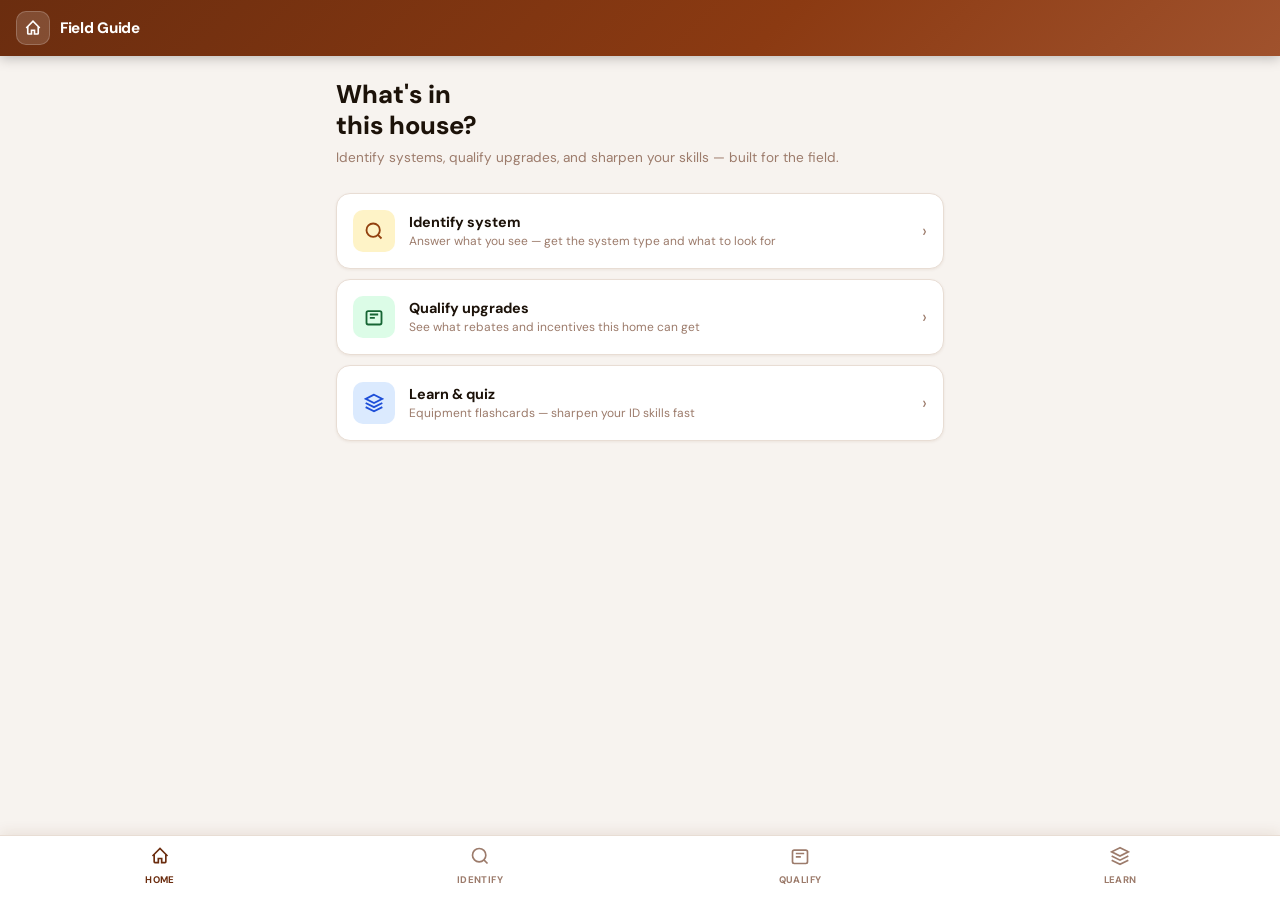
==== index.html @ d3689ce1 "Update index.html" ====
<!DOCTYPE html>
<html lang="en">
<head>
<meta charset="UTF-8">
<meta name="viewport" content="width=device-width, initial-scale=1.0, maximum-scale=1.0">
<title>Field Guide</title>
<link href="https://fonts.googleapis.com/css2?family=DM+Sans:wght@400;500;600;700;800&family=DM+Mono:wght@400;500&display=swap" rel="stylesheet">
<style>
:root{
  --brand:#6B2D0F;--brand-mid:#8B3A12;--brand-light:#A0522D;
  --accent:#E87A2A;--accent-light:#F59E0B;
  --bg:#F7F3EF;--surface:#FFF;--surface2:#FDF8F4;
  --border:#E8DDD4;--border-dark:#D4C4B0;
  --text:#1C1209;--text2:#5C4033;--text3:#9C7B6B;
  --green:#16A34A;--green-bg:#DCFCE7;--green-dark:#166534;
  --red:#DC2626;--red-bg:#FEE2E2;--red-dark:#991B1B;
  --yellow:#D97706;--yellow-bg:#FEF3C7;--yellow-dark:#92400E;
  --blue:#1D4ED8;--blue-bg:#DBEAFE;
  --gray:#6B7280;--gray-bg:#F3F4F6;
  --sh-sm:0 1px 3px rgba(107,45,15,.08);
  --sh:0 4px 12px rgba(107,45,15,.12);
  --sh-lg:0 12px 32px rgba(107,45,15,.18);
  --r:10px;--rl:14px;
}
*{box-sizing:border-box;margin:0;padding:0;-webkit-tap-highlight-color:transparent}
body{font-family:'DM Sans',sans-serif;background:var(--bg);color:var(--text);min-height:100vh;font-size:14px;padding-bottom:80px}

.topbar{background:linear-gradient(135deg,var(--brand) 0%,var(--brand-mid) 60%,var(--brand-light) 100%);
  color:#fff;padding:env(safe-area-inset-top,0px) 16px 0;min-height:56px;display:flex;align-items:center;
  justify-content:space-between;box-shadow:0 2px 12px rgba(0,0,0,.25);position:sticky;top:0;z-index:50}
.topbar-brand{display:flex;align-items:center;gap:10px}
.topbar-icon{width:34px;height:34px;background:rgba(255,255,255,.15);border-radius:10px;
  display:flex;align-items:center;justify-content:center;border:1px solid rgba(255,255,255,.2);flex-shrink:0}
.topbar-title{font-size:.95rem;font-weight:800;letter-spacing:-.02em}
.topbar-sub{font-size:.62rem;opacity:.65;margin-top:1px}
.mode-label{font-size:.75rem;font-weight:600;opacity:.8}

.screen{display:none;max-width:640px;margin:0 auto;padding:20px 16px}
.screen.active{display:block}

.home-title{font-size:1.6rem;font-weight:800;line-height:1.2;margin-bottom:6px;color:var(--text)}
.home-sub{font-size:.85rem;color:var(--text3);margin-bottom:24px;line-height:1.6}

.mode-cards{display:flex;flex-direction:column;gap:10px}
.mode-card{background:var(--surface);border:1.5px solid var(--border);border-radius:var(--rl);
  padding:16px;cursor:pointer;transition:all .18s;display:flex;align-items:center;gap:14px;
  box-shadow:var(--sh-sm)}
.mode-card:hover{border-color:var(--accent);box-shadow:var(--sh)}
.mode-card:active{background:var(--surface2)}
.mode-icon{width:42px;height:42px;border-radius:10px;display:flex;align-items:center;justify-content:center;flex-shrink:0}
.mode-icon.id{background:var(--yellow-bg);color:var(--yellow-dark)}
.mode-icon.qualify{background:var(--green-bg);color:var(--green-dark)}
.mode-icon.learn{background:var(--blue-bg);color:var(--blue)}
.mode-title{font-size:.9rem;font-weight:700;margin-bottom:2px;color:var(--text)}
.mode-desc{font-size:.75rem;color:var(--text3);line-height:1.4}
.mode-arrow{margin-left:auto;color:var(--text3);font-size:1.1rem;flex-shrink:0}

.screen-header{display:flex;align-items:center;gap:12px;margin-bottom:20px}
.back-btn{background:var(--surface);border:1.5px solid var(--border);border-radius:var(--r);
  width:36px;height:36px;display:flex;align-items:center;justify-content:center;cursor:pointer;
  font-size:1rem;color:var(--text2);flex-shrink:0;box-shadow:var(--sh-sm)}
.back-btn:hover{border-color:var(--accent);color:var(--brand)}
.screen-title{font-size:1rem;font-weight:800;color:var(--text)}

.step-indicator{font-size:.7rem;font-weight:700;color:var(--text3);margin-bottom:14px;
  font-family:'DM Mono',monospace;text-transform:uppercase;letter-spacing:.06em}

.question-card{background:var(--surface);border:1.5px solid var(--border);border-radius:var(--rl);
  padding:20px;margin-bottom:14px;box-shadow:var(--sh-sm)}
.question-text{font-size:1rem;font-weight:700;line-height:1.5;margin-bottom:8px;color:var(--text)}
.question-hint{font-size:.75rem;color:var(--text3);margin-bottom:18px;line-height:1.6;
  background:var(--surface2);border-radius:8px;padding:8px 10px;border-left:3px solid var(--border-dark)}

.answer-btns{display:flex;flex-direction:column;gap:8px}
.ans-btn{background:var(--surface2);border:1.5px solid var(--border);border-radius:var(--r);
  padding:14px 16px;color:var(--text);font-size:.9rem;font-family:'DM Sans',sans-serif;font-weight:600;
  cursor:pointer;text-align:left;transition:all .12s;display:flex;align-items:center;gap:10px}
.ans-btn:active{transform:scale(.98)}
.ans-btn.yes{border-color:var(--green);color:var(--green-dark);background:var(--green-bg)}
.ans-btn.yes:hover{background:#bbf7d0}
.ans-btn.no{border-color:var(--red);color:var(--red-dark);background:var(--red-bg)}
.ans-btn.no:hover{background:#fecaca}

.result-card{background:var(--surface);border:1.5px solid var(--border);border-radius:var(--rl);
  padding:20px;margin-bottom:12px;box-shadow:var(--sh-sm)}
.result-badge{display:inline-flex;align-items:center;padding:3px 10px;border-radius:99px;
  font-size:.65rem;font-weight:700;text-transform:uppercase;letter-spacing:.05em;margin-bottom:12px}
.result-badge.gas{background:var(--yellow-bg);color:var(--yellow-dark)}
.result-badge.electric{background:var(--blue-bg);color:var(--blue)}
.result-badge.heatpump{background:var(--green-bg);color:var(--green-dark)}
.result-badge.dual{background:#FEF3C7;color:var(--yellow-dark)}

.result-name{font-size:1.3rem;font-weight:800;margin-bottom:8px;color:var(--text)}
.result-desc{font-size:.82rem;color:var(--text2);line-height:1.6;margin-bottom:18px;
  padding-bottom:16px;border-bottom:1.5px solid var(--border)}
.clues-title{font-size:.65rem;font-weight:800;color:var(--brand);text-transform:uppercase;
  letter-spacing:.07em;margin-bottom:10px}
.clue-item{display:flex;gap:10px;margin-bottom:9px;align-items:flex-start}
.clue-dot{width:6px;height:6px;border-radius:50%;background:var(--accent);flex-shrink:0;margin-top:5px}
.clue-text{font-size:.82rem;line-height:1.5;color:var(--text)}

.illustration{background:var(--surface2);border:1.5px solid var(--border);border-radius:var(--r);
  padding:16px;margin-bottom:16px;display:flex;align-items:center;justify-content:center}

.restart-btn{width:100%;padding:13px;background:var(--surface);border:1.5px solid var(--border-dark);
  border-radius:var(--r);color:var(--text2);font-family:'DM Sans',sans-serif;font-size:.85rem;
  font-weight:700;cursor:pointer;margin-top:8px;transition:all .15s}
.restart-btn:hover{border-color:var(--accent);color:var(--brand)}

.qualify-row{margin-bottom:18px}
.qualify-label{font-size:.65rem;font-weight:800;color:var(--brand);text-transform:uppercase;
  letter-spacing:.07em;margin-bottom:8px}
.qualify-opts{display:flex;flex-wrap:wrap;gap:7px}
.qualify-chip{background:var(--surface);border:1.5px solid var(--border);border-radius:99px;
  padding:7px 14px;font-size:.78rem;font-weight:600;cursor:pointer;transition:all .12s;
  color:var(--text2);font-family:'DM Sans',sans-serif}
.qualify-chip:hover{border-color:var(--accent);color:var(--brand)}
.qualify-chip.selected{background:var(--brand);color:#fff;border-color:var(--brand)}

.calc-btn{width:100%;padding:15px;background:var(--accent);border:none;border-radius:var(--r);
  color:#fff;font-family:'DM Sans',sans-serif;font-size:.9rem;font-weight:700;cursor:pointer;
  margin-top:4px;transition:background .15s;box-shadow:0 4px 12px rgba(232,122,42,.3)}
.calc-btn:hover{background:#d46b1a}
.calc-btn:active{transform:scale(.98)}

.rebate-result{margin-top:18px;display:flex;flex-direction:column;gap:8px}
.rebate-item{background:var(--surface);border:1.5px solid var(--border);border-radius:var(--r);
  padding:14px;display:flex;justify-content:space-between;align-items:center;box-shadow:var(--sh-sm)}
.rebate-name{font-size:.85rem;font-weight:700;margin-bottom:3px;color:var(--text)}
.rebate-note{font-size:.7rem;color:var(--text3)}
.rebate-amt{font-size:1rem;font-weight:800;color:var(--green-dark);white-space:nowrap;margin-left:12px}
.rebate-total{background:var(--green-bg);border:1.5px solid var(--green);border-radius:var(--r);
  padding:14px;display:flex;justify-content:space-between;align-items:center}
.rebate-total-label{font-size:.78rem;color:var(--green-dark);font-weight:700}
.rebate-total-amt{font-size:1.2rem;font-weight:800;color:var(--green-dark)}
.rebate-disclaimer{font-size:.68rem;color:var(--text3);line-height:1.5;padding:8px 0}

.quiz-img{background:var(--surface2);border:1.5px solid var(--border);border-radius:var(--r);
  margin-bottom:14px;display:flex;align-items:center;justify-content:center;min-height:160px;padding:16px}
.quiz-question{font-size:.95rem;font-weight:700;line-height:1.5;margin-bottom:14px;color:var(--text)}
.quiz-opts{display:flex;flex-direction:column;gap:8px;margin-bottom:12px}
.quiz-opt{background:var(--surface);border:1.5px solid var(--border);border-radius:var(--r);
  padding:13px 16px;font-size:.85rem;font-family:'DM Sans',sans-serif;font-weight:600;
  cursor:pointer;text-align:left;color:var(--text);transition:all .12s}
.quiz-opt:hover{border-color:var(--accent);color:var(--brand)}
.quiz-opt.correct{background:var(--green-bg);border-color:var(--green);color:var(--green-dark)}
.quiz-opt.wrong{background:var(--red-bg);border-color:var(--red);color:var(--red-dark)}

.quiz-feedback{background:var(--surface2);border:1.5px solid var(--border-dark);border-left:4px solid var(--accent);
  border-radius:var(--r);padding:14px;font-size:.82rem;line-height:1.6;color:var(--text2);
  margin-bottom:12px;display:none}
.quiz-feedback.show{display:block}

.next-btn{width:100%;padding:13px;background:var(--brand);border:none;border-radius:var(--r);
  color:#fff;font-family:'DM Sans',sans-serif;font-size:.88rem;font-weight:700;cursor:pointer;
  display:none;transition:background .15s}
.next-btn.show{display:block}
.next-btn:hover{background:var(--brand-mid)}

.score-card{background:var(--surface);border:1.5px solid var(--border);border-radius:var(--rl);
  padding:32px 20px;text-align:center;margin-bottom:14px;box-shadow:var(--sh-sm)}
.score-num{font-size:3.5rem;font-weight:800;color:var(--brand);font-family:'DM Mono',monospace;line-height:1}
.score-label{font-size:.78rem;color:var(--text3);margin-top:4px;margin-bottom:16px;font-weight:600}
.score-msg{font-size:.88rem;line-height:1.6;color:var(--text2)}

.bottomnav{position:fixed;bottom:0;left:0;right:0;background:var(--surface);
  border-top:1.5px solid var(--border);display:flex;z-index:100;
  box-shadow:0 -4px 12px rgba(107,45,15,.08)}
.nav-btn{flex:1;padding:10px 8px 14px;display:flex;flex-direction:column;align-items:center;gap:3px;
  cursor:pointer;border:none;background:none;color:var(--text3);font-family:'DM Sans',sans-serif;
  font-size:.6rem;font-weight:700;letter-spacing:.04em;text-transform:uppercase;transition:color .12s}
.nav-btn.active{color:var(--brand)}
.nav-icon{font-size:1.1rem;line-height:1}
.nav-btn.active .nav-icon svg{stroke:var(--brand)}

.dsec{font-size:.65rem;font-weight:800;color:var(--brand);text-transform:uppercase;
  letter-spacing:.07em;margin-bottom:10px;padding-bottom:6px;border-bottom:2px solid var(--border)}
</style>
</head>
<body>

<div class="topbar">
  <div class="topbar-brand">
    <div class="topbar-icon">
      <svg viewBox="0 0 24 24" fill="none" stroke="#fff" stroke-width="2.2" width="18" height="18">
        <path d="M3 12L12 3l9 9"/><path d="M5 10v9a1 1 0 001 1h4v-5h4v5h4a1 1 0 001-1v-9"/>
      </svg>
    </div>
    <div>
      <div class="topbar-title">Field Guide</div>
      <div class="topbar-sub" id="mode-label"></div>
    </div>
  </div>
</div>

<div class="screen active" id="screen-home">
  <div style="padding-top:4px">
    <div class="home-title">What's in<br>this house?</div>
    <div class="home-sub">Identify systems, qualify upgrades, and sharpen your skills — built for the field.</div>
    <div class="mode-cards">
      <div class="mode-card" onclick="showScreen('screen-id')">
        <div class="mode-icon id">
          <svg width="20" height="20" viewBox="0 0 24 24" fill="none" stroke="currentColor" stroke-width="2.2"><circle cx="11" cy="11" r="8"/><path d="M21 21l-4.35-4.35"/></svg>
        </div>
        <div style="flex:1">
          <div class="mode-title">Identify system</div>
          <div class="mode-desc">Answer what you see — get the system type and what to look for</div>
        </div>
        <div class="mode-arrow">›</div>
      </div>
      <div class="mode-card" onclick="showScreen('screen-qualify')">
        <div class="mode-icon qualify">
          <svg width="20" height="20" viewBox="0 0 24 24" fill="none" stroke="currentColor" stroke-width="2.2"><rect x="3" y="5" width="18" height="16" rx="2"/><path d="M7 9h10M7 13h6"/></svg>
        </div>
        <div style="flex:1">
          <div class="mode-title">Qualify upgrades</div>
          <div class="mode-desc">See what rebates and incentives this home can get</div>
        </div>
        <div class="mode-arrow">›</div>
      </div>
      <div class="mode-card" onclick="startQuiz()">
        <div class="mode-icon learn">
          <svg width="20" height="20" viewBox="0 0 24 24" fill="none" stroke="currentColor" stroke-width="2.2"><path d="M12 2L2 7l10 5 10-5-10-5z"/><path d="M2 17l10 5 10-5"/><path d="M2 12l10 5 10-5"/></svg>
        </div>
        <div style="flex:1">
          <div class="mode-title">Learn &amp; quiz</div>
          <div class="mode-desc">Equipment flashcards — sharpen your ID skills fast</div>
        </div>
        <div class="mode-arrow">›</div>
      </div>
    </div>
  </div>
</div>

<div class="screen" id="screen-id">
  <div class="screen-header">
    <div class="back-btn" onclick="showScreen('screen-home')">‹</div>
    <div class="screen-title">Identify system</div>
  </div>
  <div id="id-content"></div>
</div>

<div class="screen" id="screen-qualify">
  <div class="screen-header">
    <div class="back-btn" onclick="showScreen('screen-home')">‹</div>
    <div class="screen-title">Qualify upgrades</div>
  </div>
  <div id="qualify-content"></div>
</div>

<div class="screen" id="screen-learn">
  <div class="screen-header">
    <div class="back-btn" onclick="showScreen('screen-home')">‹</div>
    <div class="screen-title">Learn &amp; quiz</div>
  </div>
  <div id="learn-content"></div>
</div>

<nav class="bottomnav">
  <button class="nav-btn active" onclick="showScreen('screen-home')" id="nav-home">
    <span class="nav-icon"><svg width="20" height="20" viewBox="0 0 24 24" fill="none" stroke="currentColor" stroke-width="2"><path d="M3 12L12 3l9 9"/><path d="M5 10v9a1 1 0 001 1h4v-5h4v5h4a1 1 0 001-1v-9"/></svg></span>
    Home
  </button>
  <button class="nav-btn" onclick="showScreen('screen-id')" id="nav-id">
    <span class="nav-icon"><svg width="20" height="20" viewBox="0 0 24 24" fill="none" stroke="currentColor" stroke-width="2"><circle cx="11" cy="11" r="8"/><path d="M21 21l-4.35-4.35"/></svg></span>
    Identify
  </button>
  <button class="nav-btn" onclick="showScreen('screen-qualify')" id="nav-qualify">
    <span class="nav-icon"><svg width="20" height="20" viewBox="0 0 24 24" fill="none" stroke="currentColor" stroke-width="2"><rect x="3" y="5" width="18" height="16" rx="2"/><path d="M7 9h10M7 13h6"/></svg></span>
    Qualify
  </button>
  <button class="nav-btn" onclick="startQuiz()" id="nav-learn">
    <span class="nav-icon"><svg width="20" height="20" viewBox="0 0 24 24" fill="none" stroke="currentColor" stroke-width="2"><path d="M12 2L2 7l10 5 10-5-10-5z"/><path d="M2 17l10 5 10-5"/><path d="M2 12l10 5 10-5"/></svg></span>
    Learn
  </button>
</nav>

<script>
const screens=['screen-home','screen-id','screen-qualify','screen-learn'];
const navIds=['nav-home','nav-id','nav-qualify','nav-learn'];
const modeLabels=['HVAC System ID','Identify System','Qualify Upgrades','Learn & Quiz'];

function showScreen(id){
  screens.forEach((s,i)=>{
    document.getElementById(s).classList.toggle('active',s===id);
    document.getElementById(navIds[i]).classList.toggle('active',s===id);
  });
  const idx=screens.indexOf(id);
  document.getElementById('mode-label').textContent=modeLabels[idx]||'';
  if(id==='screen-id') initID();
  if(id==='screen-qualify') initQualify();
}

// ── IDENTIFY DECISION TREE ──────────────────────────────────
const idTree=[
  {id:0,q:"Is there an outdoor unit — a metal box with a fan on top — outside the home?",hint:"Look on a concrete pad or wall bracket outside. Heat pumps and AC both have one. Furnace-only homes may have nothing outside.",yes:1,no:4},
  {id:1,q:"Set the thermostat to HEAT. Does the outdoor unit turn on within 2–3 minutes?",hint:"A heat pump runs the outdoor unit in both heat and cool mode. A standard AC stays silent when heating.",yes:2,no:3},
  {id:2,q:"Does the thermostat show 'Em Heat', 'Aux Heat', or 'Emergency Heat' anywhere?",hint:"Check all screens and menus on digital thermostats. This setting is exclusive to heat pump systems.",yes:'result-heatpump',no:'result-heatpump'},
  {id:3,q:"Does the thermostat show 'Em Heat', 'Aux Heat', or 'Emergency Heat'?",hint:"Even if the outdoor unit didn't run, some heat pumps have this option as a backup.",yes:'result-heatpump',no:'result-central-ac'},
  {id:4,q:"Is there a large metal cabinet inside — in a basement, closet, or utility room?",hint:"This is your furnace or air handler. Look for ductwork connected to it. No cabinet may mean baseboard or radiant heat.",yes:5,no:'result-baseboard'},
  {id:5,q:"Is there a flue pipe or PVC vent pipe coming out of the top or side, going to the outside?",hint:"Gas units MUST vent combustion gases — look for a round metal pipe or 1–2 white PVC pipes. Electric units have NO vent pipe at all.",yes:6,no:7},
  {id:6,q:"Can you see a small viewing window on the front with a blue flame glowing inside?",hint:"The burner flame is blue when running. You may also hear the gas igniter click on.",yes:'result-gas',no:'result-gas'},
  {id:7,q:"Is there only heavy electrical conduit running into the unit — no gas pipe at all?",hint:"Trace every line entering the cabinet. A gas pipe is usually black iron or yellow-coated. Electric units have only conduit.",yes:'result-electric',no:'result-dual'}
];

const idResults={
  'result-heatpump':{badge:'heatpump',label:'Heat pump',name:'Heat pump system',
    desc:'Uses electricity to move heat in both directions — cools in summer, heats in winter. More efficient than electric resistance heat in mild climates like Oregon.',
    clues:['Outdoor unit runs in both heat and cool mode','Thermostat has Em Heat or Aux Heat setting','No flue or vent pipe on the indoor unit','Model plate may say "HP" or list an HSPF rating','Brass refrigerant lines run between indoor and outdoor units'],
    svg:drawHeatPump('#1D4ED8','#DBEAFE')},
  'result-gas':{badge:'gas',label:'Gas furnace',name:'Gas furnace',
    desc:'Burns natural gas or propane to generate heat, distributed through ducts. Most common system in Oregon homes.',
    clues:['Flue pipe exits through roof or exterior wall','Blue burner flame visible through small window when running','Gas line (black iron or yellow-coated) enters cabinet','Outdoor unit is AC only — stays off in heat mode','Label or sticker on cabinet says "natural gas" or "propane"'],
    svg:drawGasFurnace('#D97706','#FEF3C7')},
  'result-electric':{badge:'electric',label:'Electric furnace',name:'Electric furnace',
    desc:'Uses electric resistance coils to generate heat. No combustion, no flue pipe. Less efficient than a heat pump — often a good upgrade candidate.',
    clues:['No flue or vent pipe — unit is fully self-contained','Only electrical conduit enters the cabinet','No gas meter or gas line anywhere on the property','Outdoor unit is cooling only, or there is no outdoor unit','Higher winter electric bills than a heat pump would produce'],
    svg:drawElectric('#1D4ED8','#DBEAFE')},
  'result-dual':{badge:'dual',label:'Dual fuel',name:'Dual fuel (hybrid) system',
    desc:'A heat pump handles mild weather; a gas furnace kicks in when temps drop. You will see both a flue pipe and an outdoor unit that runs in heat mode.',
    clues:['Both a gas furnace indoors AND a heat pump outdoor unit','Thermostat may show heat pump and gas modes separately','Flue pipe present on indoor unit','Outdoor unit runs in heat mode during mild weather','Gas line enters the indoor cabinet'],
    svg:drawHeatPump('#16A34A','#DCFCE7')},
  'result-central-ac':{badge:'electric',label:'AC + separate heat',name:'Central AC with separate heat source',
    desc:'The outdoor unit is cooling only. Heat comes from a separate indoor system. Go back to the indoor unit and check for a flue pipe (gas) or conduit only (electric).',
    clues:['Outdoor unit does NOT run in heat mode','No Em Heat or Aux Heat on thermostat','Indoor unit may be gas furnace or electric air handler','Run the indoor unit ID steps to confirm heat source'],
    svg:drawElectric('#6B7280','#F3F4F6')},
  'result-baseboard':{badge:'electric',label:'Baseboard / radiant',name:'Electric baseboard or radiant heat',
    desc:'No central system. Individual electric heaters in each room — no ductwork. Often found in older Oregon homes and rentals.',
    clues:['Long metal heater units along the base of walls in each room','Each room may have its own individual thermostat','No ductwork, no central air handler anywhere','No outdoor unit','All-electric home — no gas service typically present'],
    svg:drawBaseboard()}
};

let idStep=0;

function initID(){idStep=0;renderIDStep();}

function renderIDStep(){
  const node=idTree[idStep];
  document.getElementById('id-content').innerHTML=`
    <div class="step-indicator">Step ${idStep+1} of up to ${idTree.length}</div>
    <div class="question-card">
      <div class="question-text">${node.q}</div>
      <div class="question-hint">${node.hint}</div>
      <div class="answer-btns">
        <button class="ans-btn yes" onclick="answerID(true)">
          <svg width="16" height="16" viewBox="0 0 24 24" fill="none" stroke="currentColor" stroke-width="2.5"><polyline points="20 6 9 17 4 12"/></svg>
          Yes
        </button>
        <button class="ans-btn no" onclick="answerID(false)">
          <svg width="16" height="16" viewBox="0 0 24 24" fill="none" stroke="currentColor" stroke-width="2.5"><line x1="18" y1="6" x2="6" y2="18"/><line x1="6" y1="6" x2="18" y2="18"/></svg>
          No
        </button>
      </div>
    </div>`;
}

function answerID(yes){
  const node=idTree[idStep];
  const next=yes?node.yes:node.no;
  if(typeof next==='string'){showIDResult(next);}
  else{idStep=next;renderIDStep();}
}

function showIDResult(key){
  const r=idResults[key];
  document.getElementById('id-content').innerHTML=`
    <div class="result-card">
      <div class="result-badge ${r.badge}">${r.label}</div>
      <div class="result-name">${r.name}</div>
      <div class="result-desc">${r.desc}</div>
      <div class="illustration">${r.svg}</div>
      <div class="clues-title">What to look for on-site</div>
      ${r.clues.map(c=>`<div class="clue-item"><div class="clue-dot"></div><div class="clue-text">${c}</div></div>`).join('')}
    </div>
    <button class="restart-btn" onclick="initID()">Start over</button>`;
}

// ── SVG ILLUSTRATIONS ────────────────────────────────────────
function drawGasFurnace(stroke,fill){
  return `<svg width="200" height="160" viewBox="0 0 200 160" fill="none" xmlns="http://www.w3.org/2000/svg">
    <rect x="55" y="25" width="90" height="115" rx="6" fill="#FDF8F4" stroke="#D4C4B0" stroke-width="1.5"/>
    <rect x="68" y="36" width="64" height="40" rx="4" fill="${fill}" stroke="${stroke}" stroke-width="1"/>
    <circle cx="100" cy="56" r="11" fill="${fill}" stroke="${stroke}" stroke-width="1"/>
    <path d="M93 56 Q100 45 107 56 Q100 52 93 56Z" fill="${stroke}"/>
    <rect x="68" y="84" width="64" height="7" rx="2" fill="#E8DDD4"/>
    <rect x="68" y="97" width="64" height="7" rx="2" fill="#E8DDD4"/>
    <rect x="68" y="110" width="64" height="7" rx="2" fill="#E8DDD4"/>
    <rect x="92" y="10" width="9" height="17" rx="3" fill="#9C7B6B" stroke="#D4C4B0" stroke-width="1"/>
    <rect x="96" y="5" width="8" height="7" rx="1" fill="#6B2D0F"/>
    <text x="100" y="154" text-anchor="middle" fill="${stroke}" font-size="9" font-family="DM Sans,sans-serif" font-weight="700">flue pipe = gas system</text>
  </svg>`;
}

function drawHeatPump(stroke,fill){
  return `<svg width="200" height="160" viewBox="0 0 200 160" fill="none" xmlns="http://www.w3.org/2000/svg">
    <rect x="8" y="38" width="72" height="92" rx="6" fill="#FDF8F4" stroke="#D4C4B0" stroke-width="1.5"/>
    <circle cx="44" cy="78" r="24" fill="${fill}" stroke="${stroke}" stroke-width="1.5"/>
    <path d="M28 78 Q44 56 60 78 Q44 70 28 78Z" fill="${stroke}" opacity=".7"/>
    <rect x="13" y="112" width="62" height="8" rx="2" fill="${fill}" stroke="${stroke}" stroke-width="1"/>
    <text x="44" y="148" text-anchor="middle" fill="${stroke}" font-size="8" font-family="DM Sans,sans-serif" font-weight="700">outdoor unit</text>
    <rect x="122" y="18" width="70" height="118" rx="6" fill="#FDF8F4" stroke="#D4C4B0" stroke-width="1.5"/>
    <rect x="130" y="28" width="54" height="48" rx="3" fill="${fill}" stroke="${stroke}" stroke-width="1"/>
    <rect x="130" y="84" width="54" height="7" rx="2" fill="#E8DDD4"/>
    <rect x="130" y="97" width="54" height="7" rx="2" fill="#E8DDD4"/>
    <rect x="130" y="110" width="54" height="7" rx="2" fill="#E8DDD4"/>
    <path d="M80 82 Q100 76 122 72" stroke="${stroke}" stroke-width="1.5" stroke-dasharray="5 3"/>
    <path d="M80 92 Q100 88 122 84" stroke="${stroke}" stroke-width="1" stroke-dasharray="5 3" opacity=".5"/>
    <text x="157" y="148" text-anchor="middle" fill="${stroke}" font-size="8" font-family="DM Sans,sans-serif" font-weight="700">air handler (indoor)</text>
  </svg>`;
}

function drawElectric(stroke,fill){
  return `<svg width="200" height="160" viewBox="0 0 200 160" fill="none" xmlns="http://www.w3.org/2000/svg">
    <rect x="55" y="15" width="90" height="120" rx="6" fill="#FDF8F4" stroke="#D4C4B0" stroke-width="1.5"/>
    <rect x="68" y="26" width="64" height="44" rx="4" fill="${fill}" stroke="${stroke}" stroke-width="1"/>
    <path d="M84 33 L98 48 L90 48 L105 63 L91 48 L99 48 Z" fill="${stroke}" opacity=".8"/>
    <rect x="68" y="78" width="64" height="7" rx="2" fill="#E8DDD4"/>
    <rect x="68" y="91" width="64" height="7" rx="2" fill="#E8DDD4"/>
    <rect x="68" y="104" width="64" height="7" rx="2" fill="#E8DDD4"/>
    <rect x="68" y="117" width="64" height="7" rx="2" fill="#E8DDD4"/>
    <path d="M145 65 L162 65" stroke="${stroke}" stroke-width="2.5" stroke-linecap="round"/>
    <path d="M145 58 L162 58" stroke="${stroke}" stroke-width="2.5" stroke-linecap="round" opacity=".4"/>
    <text x="100" y="154" text-anchor="middle" fill="${stroke}" font-size="9" font-family="DM Sans,sans-serif" font-weight="700">no flue pipe = electric</text>
  </svg>`;
}

function drawBaseboard(){
  return `<svg width="200" height="160" viewBox="0 0 200 160" fill="none" xmlns="http://www.w3.org/2000/svg">
    <rect x="8" y="95" width="184" height="32" rx="5" fill="#FDF8F4" stroke="#D4C4B0" stroke-width="1.5"/>
    <rect x="14" y="101" width="172" height="7" rx="2" fill="#DBEAFE" stroke="#1D4ED8" stroke-width=".8"/>
    <rect x="14" y="113" width="172" height="7" rx="2" fill="#DBEAFE" stroke="#1D4ED8" stroke-width=".8"/>
    <rect x="160" y="80" width="24" height="17" rx="4" fill="#FDF8F4" stroke="#D4C4B0" stroke-width="1"/>
    <text x="172" y="92" text-anchor="middle" fill="#1D4ED8" font-size="7" font-family="DM Sans,sans-serif" font-weight="700">68°</text>
    <text x="100" y="50" text-anchor="middle" fill="#1D4ED8" font-size="10" font-family="DM Sans,sans-serif" font-weight="700">no ducts · no central unit</text>
    <text x="100" y="67" text-anchor="middle" fill="#9C7B6B" font-size="8" font-family="DM Sans,sans-serif">individual room heaters along baseboard</text>
    <line x1="8" y1="94" x2="192" y2="94" stroke="#E8DDD4" stroke-width="1"/>
  </svg>`;
}

// ── QUALIFY UPGRADES ─────────────────────────────────────────
function initQualify(){
  document.getElementById('qualify-content').innerHTML=`
    <div class="qualify-row">
      <div class="qualify-label">Current heating system</div>
      <div class="qualify-opts">
        ${['Gas furnace','Electric furnace','Heat pump','Baseboard / no ducts','Unknown'].map(o=>
          `<button class="qualify-chip" onclick="selectChip(this,'heat')">${o}</button>`).join('')}
      </div>
    </div>
    <div class="qualify-row">
      <div class="qualify-label">Home has ductwork?</div>
      <div class="qualify-opts">
        ${['Yes, has ducts','No ducts'].map(o=>
          `<button class="qualify-chip" onclick="selectChip(this,'ducts')">${o}</button>`).join('')}
      </div>
    </div>
    <div class="qualify-row">
      <div class="qualify-label">Household income level</div>
      <div class="qualify-opts">
        ${['Low income (≤80% AMI)','Moderate (80–150% AMI)','Above 150% AMI','Unknown'].map(o=>
          `<button class="qualify-chip" onclick="selectChip(this,'income')">${o}</button>`).join('')}
      </div>
    </div>
    <div class="qualify-row">
      <div class="qualify-label">Utility provider</div>
      <div class="qualify-opts">
        ${['PGE','Pacific Power','NW Natural','Cascade Natural Gas','Avista','Other'].map(o=>
          `<button class="qualify-chip" onclick="selectChip(this,'utility')">${o}</button>`).join('')}
      </div>
    </div>
    <button class="calc-btn" onclick="calcRebates()">Show rebates &amp; incentives</button>
    <div id="rebate-output"></div>`;
}

const selections={};
function selectChip(btn,group){
  btn.closest('.qualify-opts').querySelectorAll('.qualify-chip').forEach(c=>c.classList.remove('selected'));
  btn.classList.add('selected');
  selections[group]=btn.textContent;
}

function calcRebates(){
  const heat=selections['heat']||'';
  const ducts=selections['ducts']||'';
  const income=selections['income']||'';
  const utility=selections['utility']||'';
  const low=income.includes('Low');
  const mod=income.includes('Moderate')||low;
  const hasUtil=utility&&utility!=='Other';
  const hasDucts=ducts.includes('Yes');
  const items=[];

  if(hasUtil){
    if(mod){
      items.push({name:'HEAR rebate',note:'Home electrification — heat pumps, water heaters, appliances',amt:low?'Up to $8,000':'Up to $4,000'});
    }
    if(mod){
      items.push({name:'HOMES whole-home rebate',note:'Requires energy assessment + min. 20% projected savings',amt:low?'Up to $8,000':'Up to $4,000'});
    }
    if(heat!=='Heat pump'){
      items.push({name:'Utility heat pump incentive',note:`${utility||'Utility'} — check current program amounts`,amt:'$200–$1,650'});
    }
    if(!hasDucts){
      items.push({name:'Ductless mini-split incentive',note:low?'Income-qualified may receive no-cost install':'No ductwork needed',amt:low?'$0 (no-cost)':'$200–$500'});
    }
    items.push({name:'Weatherization add-on',note:'Insulation, air sealing — stackable with above incentives',amt:'Up to $2,500'});
    if(income.includes('Above')){
      items.push({name:'Note: HEAR not available',note:'Above 150% AMI. Utility incentives and HOMES may still apply.',amt:'—'});
    }
  } else {
    items.push({name:'Utility incentives',note:'Select a utility above to see specific program amounts',amt:'Varies'});
    items.push({name:'HOMES rebate',note:'Open to all income levels — requires home energy assessment',amt:'Up to $8,000'});
  }

  document.getElementById('rebate-output').innerHTML=`
    <div class="rebate-result">
      <div class="dsec" style="margin-top:16px">Potential incentives for this home</div>
      ${items.map(i=>`
        <div class="rebate-item">
          <div><div class="rebate-name">${i.name}</div><div class="rebate-note">${i.note}</div></div>
          <div class="rebate-amt">${i.amt}</div>
        </div>`).join('')}
      <div class="rebate-disclaimer">Amounts are estimates. Final rebates depend on project scope, income verification, and program availability at time of application.</div>
    </div>`;
}

// ── LEARN & QUIZ ─────────────────────────────────────────────
const quizData=[
  {q:"This unit sits outside and its fan runs in both summer AND winter. What is it?",
   svg:drawHeatPump('#16A34A','#DCFCE7'),
   opts:['Central AC unit','Heat pump outdoor unit','Gas furnace exhaust','Evaporative cooler'],
   answer:1,
   explain:"Heat pumps run the outdoor unit year-round — pushing heat out in summer, pulling heat in during winter. A standard AC stays completely off in heat mode. Key test: switch to HEAT and watch whether the outdoor unit starts."},
  {q:"You see a round metal pipe coming out the top of the indoor unit going through the roof. What does this tell you?",
   svg:drawGasFurnace('#D97706','#FEF3C7'),
   opts:['It\'s an electric furnace','It\'s a heat pump air handler','It\'s a gas or propane furnace','It\'s a boiler'],
   answer:2,
   explain:"The flue pipe vents combustion gases from a gas or propane furnace. Electric systems create no combustion, so they have zero vent pipes. Rule: see a flue = gas. No flue = electric or heat pump."},
  {q:"The indoor cabinet has only heavy electrical conduit running into it — no pipes, no flue, no gas line. What is this most likely?",
   svg:drawElectric('#1D4ED8','#DBEAFE'),
   opts:['Gas furnace','Propane furnace','Electric furnace or heat pump air handler','Oil boiler'],
   answer:2,
   explain:"No flue + only electrical conduit = electric system. Could be an electric furnace (resistance coils) or a heat pump air handler (indoor half of a heat pump split). Check if there's also an outdoor unit — if yes, you likely have a heat pump."},
  {q:"The thermostat has an 'Em Heat' option in the menu. What does this confirm about the system?",
   svg:`<svg width="200" height="150" viewBox="0 0 200 150" fill="none"><rect x="55" y="8" width="90" height="130" rx="10" fill="#FDF8F4" stroke="#D4C4B0" stroke-width="1.5"/><rect x="64" y="20" width="72" height="55" rx="5" fill="#DCFCE7" stroke="#16A34A" stroke-width="1"/><text x="100" y="43" text-anchor="middle" fill="#166534" font-size="10" font-family="DM Sans,sans-serif" font-weight="800">HEAT MODE</text><text x="100" y="61" text-anchor="middle" fill="#166534" font-size="9" font-family="DM Sans,sans-serif">68°F</text><rect x="64" y="82" width="72" height="22" rx="4" fill="#FEF3C7" stroke="#D97706" stroke-width="1.5"/><text x="100" y="97" text-anchor="middle" fill="#92400E" font-size="10" font-family="DM Sans,sans-serif" font-weight="800">Em Heat</text><rect x="64" y="110" width="32" height="16" rx="4" fill="#DBEAFE" stroke="#1D4ED8" stroke-width="1"/><text x="80" y="121" text-anchor="middle" fill="#1D4ED8" font-size="8" font-family="DM Sans,sans-serif" font-weight="700">Cool</text><rect x="104" y="110" width="32" height="16" rx="4" fill="#DCFCE7" stroke="#16A34A" stroke-width="1"/><text x="120" y="121" text-anchor="middle" fill="#166534" font-size="8" font-family="DM Sans,sans-serif" font-weight="700">Heat</text></svg>`,
   opts:['It\'s a gas furnace','It\'s electric baseboard','It\'s a heat pump system','It\'s a boiler'],
   answer:2,
   explain:"Emergency Heat (Em Heat or Aux Heat) is exclusive to heat pump systems — no exceptions. It switches from the heat pump to backup heating (electric strips or gas furnace). If you see it on any thermostat, there is a heat pump in the system."},
  {q:"Long heaters run along the bottom of walls in each room. No outdoor unit, no ductwork, no central cabinet. What system is this?",
   svg:drawBaseboard(),
   opts:['Heat pump','Central gas furnace','Electric baseboard heat','Packaged rooftop unit'],
   answer:2,
   explain:"Electric baseboard heaters are self-contained with no central system — no ducts, no outdoor unit, each room heats independently. Common in older Oregon homes and apartments. No ducts means a ductless mini-split heat pump is usually the most cost-effective upgrade path."},
  {q:"There's a flue pipe on the indoor unit AND an outdoor unit that runs in heat mode. What system is this?",
   svg:`<svg width="200" height="155" viewBox="0 0 200 155" fill="none"><rect x="8" y="40" width="60" height="86" rx="5" fill="#FDF8F4" stroke="#D4C4B0" stroke-width="1.5"/><circle cx="38" cy="78" r="20" fill="#DCFCE7" stroke="#16A34A" stroke-width="1.5"/><path d="M24 78 Q38 60 52 78 Q38 70 24 78Z" fill="#16A34A" opacity=".7"/><text x="38" y="138" text-anchor="middle" fill="#166534" font-size="8" font-family="DM Sans,sans-serif" font-weight="700">outdoor unit ON</text><rect x="122" y="14" width="70" height="112" rx="5" fill="#FDF8F4" stroke="#D4C4B0" stroke-width="1.5"/><rect x="132" y="24" width="50" height="32" rx="3" fill="#FEF3C7" stroke="#D97706" stroke-width="1"/><circle cx="157" cy="40" r="8" fill="#FEF3C7" stroke="#D97706" stroke-width="1"/><path d="M152 40 Q157 33 162 40 Q157 37 152 40Z" fill="#D97706"/><rect x="140" y="8" width="7" height="12" rx="2" fill="#9C7B6B" stroke="#D4C4B0" stroke-width="1"/><text x="157" y="140" text-anchor="middle" fill="#92400E" font-size="8" font-family="DM Sans,sans-serif" font-weight="700">flue pipe + gas furnace</text><path d="M68 82 Q94 77 122 72" stroke="#16A34A" stroke-width="1.5" stroke-dasharray="5 3" opacity=".7"/></svg>`,
   opts:['Heat pump only','Gas furnace only','Dual fuel (hybrid) system','Electric furnace + AC'],
   answer:2,
   explain:"Dual fuel (hybrid) combines a heat pump with a gas furnace backup. The heat pump handles mild days (more efficient), gas takes over when it gets very cold. Dead giveaway: both a flue pipe on the indoor unit AND an outdoor unit that activates in heat mode."}
];

let quizIdx=0,quizScore=0,quizAnswered=false;

function startQuiz(){
  quizIdx=0;quizScore=0;quizAnswered=false;
  showScreen('screen-learn');
  renderQuiz();
}

function renderQuiz(){
  const el=document.getElementById('learn-content');
  if(quizIdx>=quizData.length){showScore(el);return;}
  const q=quizData[quizIdx];
  el.innerHTML=`
    <div class="step-indicator">${quizIdx+1} of ${quizData.length} — score: ${quizScore}</div>
    <div class="quiz-img">${q.svg}</div>
    <div class="quiz-question">${q.q}</div>
    <div class="quiz-opts" id="quiz-opts">
      ${q.opts.map((o,i)=>`<button class="quiz-opt" onclick="answerQuiz(${i})">${o}</button>`).join('')}
    </div>
    <div class="quiz-feedback" id="quiz-feedback"></div>
    <button class="next-btn" id="next-btn" onclick="nextQuiz()">${quizIdx<quizData.length-1?'Next question →':'See my results'}</button>`;
}

function answerQuiz(i){
  if(quizAnswered)return;
  quizAnswered=true;
  const q=quizData[quizIdx];
  document.querySelectorAll('.quiz-opt').forEach((btn,idx)=>{
    if(idx===q.answer)btn.classList.add('correct');
    else if(idx===i&&i!==q.answer)btn.classList.add('wrong');
    btn.onclick=null;
  });
  if(i===q.answer)quizScore++;
  const fb=document.getElementById('quiz-feedback');
  fb.textContent=q.explain;
  fb.classList.add('show');
  document.getElementById('next-btn').classList.add('show');
}

function nextQuiz(){quizIdx++;quizAnswered=false;renderQuiz();}

function showScore(el){
  const pct=Math.round((quizScore/quizData.length)*100);
  const msg=pct===100?'Perfect. You can identify any system cold.':
    pct>=80?'Strong work — a couple to review and you\'re set.':
    pct>=60?'Good foundation. Focus on the ones you missed.':
    'Keep drilling — it clicks fast with repetition.';
  el.innerHTML=`
    <div class="score-card">
      <div class="score-num">${quizScore}/${quizData.length}</div>
      <div class="score-label">${pct}% correct</div>
      <div class="score-msg">${msg}</div>
    </div>
    <button class="restart-btn" onclick="startQuiz()">Retake quiz</button>
    <button class="restart-btn" style="margin-top:8px" onclick="showScreen('screen-home')">Back to home</button>`;
}
</script>
</body>
</html>
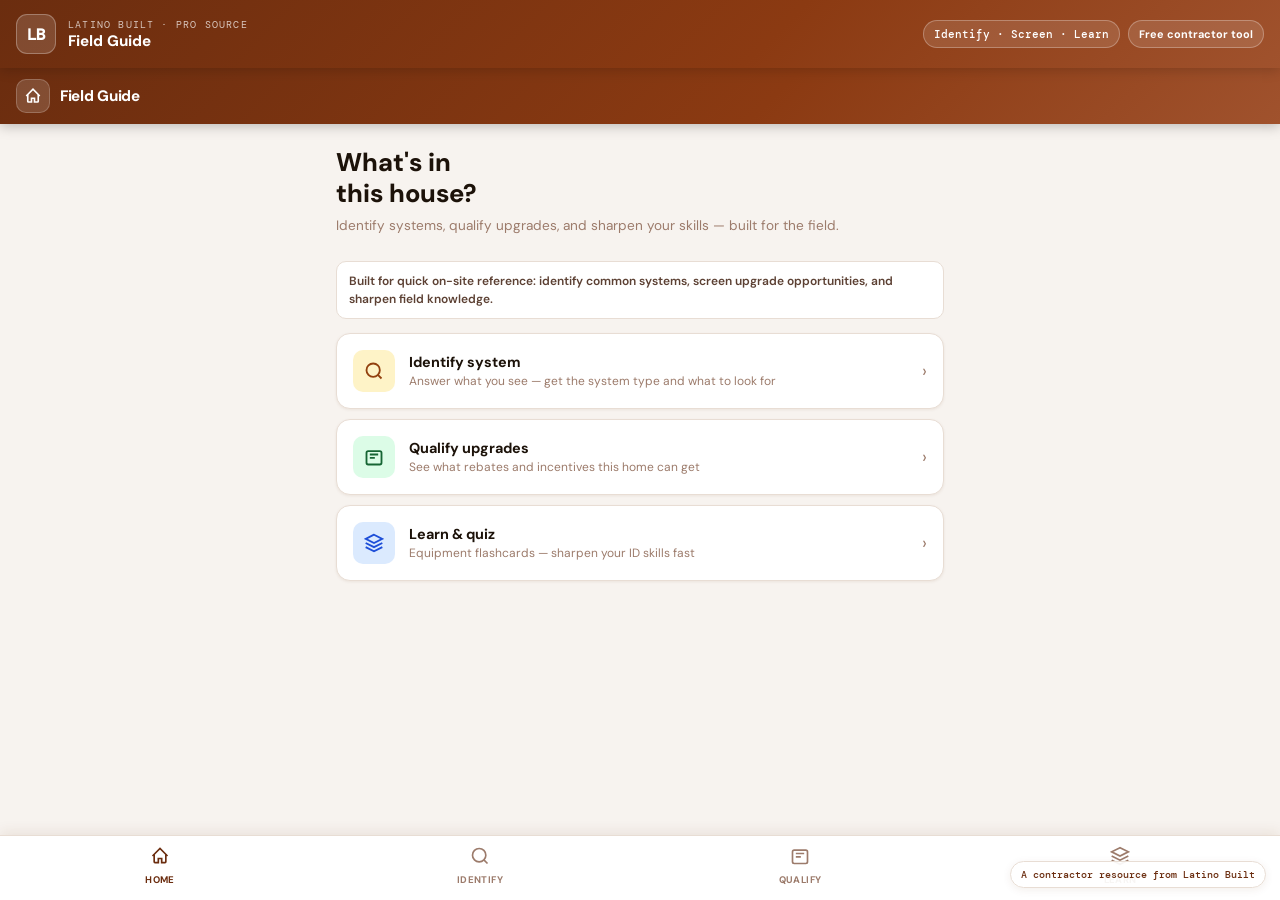
==== commit 9c8930be: "Make Pro Source branded page the GitHub Pages entry point" ====
--- a/index.html
+++ b/index.html
@@ -1,619 +1,2 @@
 <!DOCTYPE html>
-<html lang="en">
-<head>
-<meta charset="UTF-8">
-<meta name="viewport" content="width=device-width, initial-scale=1.0, maximum-scale=1.0">
-<title>Field Guide</title>
-<link href="https://fonts.googleapis.com/css2?family=DM+Sans:wght@400;500;600;700;800&family=DM+Mono:wght@400;500&display=swap" rel="stylesheet">
-<style>
-:root{
-  --brand:#6B2D0F;--brand-mid:#8B3A12;--brand-light:#A0522D;
-  --accent:#E87A2A;--accent-light:#F59E0B;
-  --bg:#F7F3EF;--surface:#FFF;--surface2:#FDF8F4;
-  --border:#E8DDD4;--border-dark:#D4C4B0;
-  --text:#1C1209;--text2:#5C4033;--text3:#9C7B6B;
-  --green:#16A34A;--green-bg:#DCFCE7;--green-dark:#166534;
-  --red:#DC2626;--red-bg:#FEE2E2;--red-dark:#991B1B;
-  --yellow:#D97706;--yellow-bg:#FEF3C7;--yellow-dark:#92400E;
-  --blue:#1D4ED8;--blue-bg:#DBEAFE;
-  --gray:#6B7280;--gray-bg:#F3F4F6;
-  --sh-sm:0 1px 3px rgba(107,45,15,.08);
-  --sh:0 4px 12px rgba(107,45,15,.12);
-  --sh-lg:0 12px 32px rgba(107,45,15,.18);
-  --r:10px;--rl:14px;
-}
-*{box-sizing:border-box;margin:0;padding:0;-webkit-tap-highlight-color:transparent}
-body{font-family:'DM Sans',sans-serif;background:var(--bg);color:var(--text);min-height:100vh;font-size:14px;padding-bottom:80px}
-
-.topbar{background:linear-gradient(135deg,var(--brand) 0%,var(--brand-mid) 60%,var(--brand-light) 100%);
-  color:#fff;padding:env(safe-area-inset-top,0px) 16px 0;min-height:56px;display:flex;align-items:center;
-  justify-content:space-between;box-shadow:0 2px 12px rgba(0,0,0,.25);position:sticky;top:0;z-index:50}
-.topbar-brand{display:flex;align-items:center;gap:10px}
-.topbar-icon{width:34px;height:34px;background:rgba(255,255,255,.15);border-radius:10px;
-  display:flex;align-items:center;justify-content:center;border:1px solid rgba(255,255,255,.2);flex-shrink:0}
-.topbar-title{font-size:.95rem;font-weight:800;letter-spacing:-.02em}
-.topbar-sub{font-size:.62rem;opacity:.65;margin-top:1px}
-.mode-label{font-size:.75rem;font-weight:600;opacity:.8}
-
-.screen{display:none;max-width:640px;margin:0 auto;padding:20px 16px}
-.screen.active{display:block}
-
-.home-title{font-size:1.6rem;font-weight:800;line-height:1.2;margin-bottom:6px;color:var(--text)}
-.home-sub{font-size:.85rem;color:var(--text3);margin-bottom:24px;line-height:1.6}
-
-.mode-cards{display:flex;flex-direction:column;gap:10px}
-.mode-card{background:var(--surface);border:1.5px solid var(--border);border-radius:var(--rl);
-  padding:16px;cursor:pointer;transition:all .18s;display:flex;align-items:center;gap:14px;
-  box-shadow:var(--sh-sm)}
-.mode-card:hover{border-color:var(--accent);box-shadow:var(--sh)}
-.mode-card:active{background:var(--surface2)}
-.mode-icon{width:42px;height:42px;border-radius:10px;display:flex;align-items:center;justify-content:center;flex-shrink:0}
-.mode-icon.id{background:var(--yellow-bg);color:var(--yellow-dark)}
-.mode-icon.qualify{background:var(--green-bg);color:var(--green-dark)}
-.mode-icon.learn{background:var(--blue-bg);color:var(--blue)}
-.mode-title{font-size:.9rem;font-weight:700;margin-bottom:2px;color:var(--text)}
-.mode-desc{font-size:.75rem;color:var(--text3);line-height:1.4}
-.mode-arrow{margin-left:auto;color:var(--text3);font-size:1.1rem;flex-shrink:0}
-
-.screen-header{display:flex;align-items:center;gap:12px;margin-bottom:20px}
-.back-btn{background:var(--surface);border:1.5px solid var(--border);border-radius:var(--r);
-  width:36px;height:36px;display:flex;align-items:center;justify-content:center;cursor:pointer;
-  font-size:1rem;color:var(--text2);flex-shrink:0;box-shadow:var(--sh-sm)}
-.back-btn:hover{border-color:var(--accent);color:var(--brand)}
-.screen-title{font-size:1rem;font-weight:800;color:var(--text)}
-
-.step-indicator{font-size:.7rem;font-weight:700;color:var(--text3);margin-bottom:14px;
-  font-family:'DM Mono',monospace;text-transform:uppercase;letter-spacing:.06em}
-
-.question-card{background:var(--surface);border:1.5px solid var(--border);border-radius:var(--rl);
-  padding:20px;margin-bottom:14px;box-shadow:var(--sh-sm)}
-.question-text{font-size:1rem;font-weight:700;line-height:1.5;margin-bottom:8px;color:var(--text)}
-.question-hint{font-size:.75rem;color:var(--text3);margin-bottom:18px;line-height:1.6;
-  background:var(--surface2);border-radius:8px;padding:8px 10px;border-left:3px solid var(--border-dark)}
-
-.answer-btns{display:flex;flex-direction:column;gap:8px}
-.ans-btn{background:var(--surface2);border:1.5px solid var(--border);border-radius:var(--r);
-  padding:14px 16px;color:var(--text);font-size:.9rem;font-family:'DM Sans',sans-serif;font-weight:600;
-  cursor:pointer;text-align:left;transition:all .12s;display:flex;align-items:center;gap:10px}
-.ans-btn:active{transform:scale(.98)}
-.ans-btn.yes{border-color:var(--green);color:var(--green-dark);background:var(--green-bg)}
-.ans-btn.yes:hover{background:#bbf7d0}
-.ans-btn.no{border-color:var(--red);color:var(--red-dark);background:var(--red-bg)}
-.ans-btn.no:hover{background:#fecaca}
-
-.result-card{background:var(--surface);border:1.5px solid var(--border);border-radius:var(--rl);
-  padding:20px;margin-bottom:12px;box-shadow:var(--sh-sm)}
-.result-badge{display:inline-flex;align-items:center;padding:3px 10px;border-radius:99px;
-  font-size:.65rem;font-weight:700;text-transform:uppercase;letter-spacing:.05em;margin-bottom:12px}
-.result-badge.gas{background:var(--yellow-bg);color:var(--yellow-dark)}
-.result-badge.electric{background:var(--blue-bg);color:var(--blue)}
-.result-badge.heatpump{background:var(--green-bg);color:var(--green-dark)}
-.result-badge.dual{background:#FEF3C7;color:var(--yellow-dark)}
-
-.result-name{font-size:1.3rem;font-weight:800;margin-bottom:8px;color:var(--text)}
-.result-desc{font-size:.82rem;color:var(--text2);line-height:1.6;margin-bottom:18px;
-  padding-bottom:16px;border-bottom:1.5px solid var(--border)}
-.clues-title{font-size:.65rem;font-weight:800;color:var(--brand);text-transform:uppercase;
-  letter-spacing:.07em;margin-bottom:10px}
-.clue-item{display:flex;gap:10px;margin-bottom:9px;align-items:flex-start}
-.clue-dot{width:6px;height:6px;border-radius:50%;background:var(--accent);flex-shrink:0;margin-top:5px}
-.clue-text{font-size:.82rem;line-height:1.5;color:var(--text)}
-
-.illustration{background:var(--surface2);border:1.5px solid var(--border);border-radius:var(--r);
-  padding:16px;margin-bottom:16px;display:flex;align-items:center;justify-content:center}
-
-.restart-btn{width:100%;padding:13px;background:var(--surface);border:1.5px solid var(--border-dark);
-  border-radius:var(--r);color:var(--text2);font-family:'DM Sans',sans-serif;font-size:.85rem;
-  font-weight:700;cursor:pointer;margin-top:8px;transition:all .15s}
-.restart-btn:hover{border-color:var(--accent);color:var(--brand)}
-
-.qualify-row{margin-bottom:18px}
-.qualify-label{font-size:.65rem;font-weight:800;color:var(--brand);text-transform:uppercase;
-  letter-spacing:.07em;margin-bottom:8px}
-.qualify-opts{display:flex;flex-wrap:wrap;gap:7px}
-.qualify-chip{background:var(--surface);border:1.5px solid var(--border);border-radius:99px;
-  padding:7px 14px;font-size:.78rem;font-weight:600;cursor:pointer;transition:all .12s;
-  color:var(--text2);font-family:'DM Sans',sans-serif}
-.qualify-chip:hover{border-color:var(--accent);color:var(--brand)}
-.qualify-chip.selected{background:var(--brand);color:#fff;border-color:var(--brand)}
-
-.calc-btn{width:100%;padding:15px;background:var(--accent);border:none;border-radius:var(--r);
-  color:#fff;font-family:'DM Sans',sans-serif;font-size:.9rem;font-weight:700;cursor:pointer;
-  margin-top:4px;transition:background .15s;box-shadow:0 4px 12px rgba(232,122,42,.3)}
-.calc-btn:hover{background:#d46b1a}
-.calc-btn:active{transform:scale(.98)}
-
-.rebate-result{margin-top:18px;display:flex;flex-direction:column;gap:8px}
-.rebate-item{background:var(--surface);border:1.5px solid var(--border);border-radius:var(--r);
-  padding:14px;display:flex;justify-content:space-between;align-items:center;box-shadow:var(--sh-sm)}
-.rebate-name{font-size:.85rem;font-weight:700;margin-bottom:3px;color:var(--text)}
-.rebate-note{font-size:.7rem;color:var(--text3)}
-.rebate-amt{font-size:1rem;font-weight:800;color:var(--green-dark);white-space:nowrap;margin-left:12px}
-.rebate-total{background:var(--green-bg);border:1.5px solid var(--green);border-radius:var(--r);
-  padding:14px;display:flex;justify-content:space-between;align-items:center}
-.rebate-total-label{font-size:.78rem;color:var(--green-dark);font-weight:700}
-.rebate-total-amt{font-size:1.2rem;font-weight:800;color:var(--green-dark)}
-.rebate-disclaimer{font-size:.68rem;color:var(--text3);line-height:1.5;padding:8px 0}
-
-.quiz-img{background:var(--surface2);border:1.5px solid var(--border);border-radius:var(--r);
-  margin-bottom:14px;display:flex;align-items:center;justify-content:center;min-height:160px;padding:16px}
-.quiz-question{font-size:.95rem;font-weight:700;line-height:1.5;margin-bottom:14px;color:var(--text)}
-.quiz-opts{display:flex;flex-direction:column;gap:8px;margin-bottom:12px}
-.quiz-opt{background:var(--surface);border:1.5px solid var(--border);border-radius:var(--r);
-  padding:13px 16px;font-size:.85rem;font-family:'DM Sans',sans-serif;font-weight:600;
-  cursor:pointer;text-align:left;color:var(--text);transition:all .12s}
-.quiz-opt:hover{border-color:var(--accent);color:var(--brand)}
-.quiz-opt.correct{background:var(--green-bg);border-color:var(--green);color:var(--green-dark)}
-.quiz-opt.wrong{background:var(--red-bg);border-color:var(--red);color:var(--red-dark)}
-
-.quiz-feedback{background:var(--surface2);border:1.5px solid var(--border-dark);border-left:4px solid var(--accent);
-  border-radius:var(--r);padding:14px;font-size:.82rem;line-height:1.6;color:var(--text2);
-  margin-bottom:12px;display:none}
-.quiz-feedback.show{display:block}
-
-.next-btn{width:100%;padding:13px;background:var(--brand);border:none;border-radius:var(--r);
-  color:#fff;font-family:'DM Sans',sans-serif;font-size:.88rem;font-weight:700;cursor:pointer;
-  display:none;transition:background .15s}
-.next-btn.show{display:block}
-.next-btn:hover{background:var(--brand-mid)}
-
-.score-card{background:var(--surface);border:1.5px solid var(--border);border-radius:var(--rl);
-  padding:32px 20px;text-align:center;margin-bottom:14px;box-shadow:var(--sh-sm)}
-.score-num{font-size:3.5rem;font-weight:800;color:var(--brand);font-family:'DM Mono',monospace;line-height:1}
-.score-label{font-size:.78rem;color:var(--text3);margin-top:4px;margin-bottom:16px;font-weight:600}
-.score-msg{font-size:.88rem;line-height:1.6;color:var(--text2)}
-
-.bottomnav{position:fixed;bottom:0;left:0;right:0;background:var(--surface);
-  border-top:1.5px solid var(--border);display:flex;z-index:100;
-  box-shadow:0 -4px 12px rgba(107,45,15,.08)}
-.nav-btn{flex:1;padding:10px 8px 14px;display:flex;flex-direction:column;align-items:center;gap:3px;
-  cursor:pointer;border:none;background:none;color:var(--text3);font-family:'DM Sans',sans-serif;
-  font-size:.6rem;font-weight:700;letter-spacing:.04em;text-transform:uppercase;transition:color .12s}
-.nav-btn.active{color:var(--brand)}
-.nav-icon{font-size:1.1rem;line-height:1}
-.nav-btn.active .nav-icon svg{stroke:var(--brand)}
-
-.dsec{font-size:.65rem;font-weight:800;color:var(--brand);text-transform:uppercase;
-  letter-spacing:.07em;margin-bottom:10px;padding-bottom:6px;border-bottom:2px solid var(--border)}
-</style>
-</head>
-<body>
-
-<div class="topbar">
-  <div class="topbar-brand">
-    <div class="topbar-icon">
-      <svg viewBox="0 0 24 24" fill="none" stroke="#fff" stroke-width="2.2" width="18" height="18">
-        <path d="M3 12L12 3l9 9"/><path d="M5 10v9a1 1 0 001 1h4v-5h4v5h4a1 1 0 001-1v-9"/>
-      </svg>
-    </div>
-    <div>
-      <div class="topbar-title">Field Guide</div>
-      <div class="topbar-sub" id="mode-label"></div>
-    </div>
-  </div>
-</div>
-
-<div class="screen active" id="screen-home">
-  <div style="padding-top:4px">
-    <div class="home-title">What's in<br>this house?</div>
-    <div class="home-sub">Identify systems, qualify upgrades, and sharpen your skills — built for the field.</div>
-    <div class="mode-cards">
-      <div class="mode-card" onclick="showScreen('screen-id')">
-        <div class="mode-icon id">
-          <svg width="20" height="20" viewBox="0 0 24 24" fill="none" stroke="currentColor" stroke-width="2.2"><circle cx="11" cy="11" r="8"/><path d="M21 21l-4.35-4.35"/></svg>
-        </div>
-        <div style="flex:1">
-          <div class="mode-title">Identify system</div>
-          <div class="mode-desc">Answer what you see — get the system type and what to look for</div>
-        </div>
-        <div class="mode-arrow">›</div>
-      </div>
-      <div class="mode-card" onclick="showScreen('screen-qualify')">
-        <div class="mode-icon qualify">
-          <svg width="20" height="20" viewBox="0 0 24 24" fill="none" stroke="currentColor" stroke-width="2.2"><rect x="3" y="5" width="18" height="16" rx="2"/><path d="M7 9h10M7 13h6"/></svg>
-        </div>
-        <div style="flex:1">
-          <div class="mode-title">Qualify upgrades</div>
-          <div class="mode-desc">See what rebates and incentives this home can get</div>
-        </div>
-        <div class="mode-arrow">›</div>
-      </div>
-      <div class="mode-card" onclick="startQuiz()">
-        <div class="mode-icon learn">
-          <svg width="20" height="20" viewBox="0 0 24 24" fill="none" stroke="currentColor" stroke-width="2.2"><path d="M12 2L2 7l10 5 10-5-10-5z"/><path d="M2 17l10 5 10-5"/><path d="M2 12l10 5 10-5"/></svg>
-        </div>
-        <div style="flex:1">
-          <div class="mode-title">Learn &amp; quiz</div>
-          <div class="mode-desc">Equipment flashcards — sharpen your ID skills fast</div>
-        </div>
-        <div class="mode-arrow">›</div>
-      </div>
-    </div>
-  </div>
-</div>
-
-<div class="screen" id="screen-id">
-  <div class="screen-header">
-    <div class="back-btn" onclick="showScreen('screen-home')">‹</div>
-    <div class="screen-title">Identify system</div>
-  </div>
-  <div id="id-content"></div>
-</div>
-
-<div class="screen" id="screen-qualify">
-  <div class="screen-header">
-    <div class="back-btn" onclick="showScreen('screen-home')">‹</div>
-    <div class="screen-title">Qualify upgrades</div>
-  </div>
-  <div id="qualify-content"></div>
-</div>
-
-<div class="screen" id="screen-learn">
-  <div class="screen-header">
-    <div class="back-btn" onclick="showScreen('screen-home')">‹</div>
-    <div class="screen-title">Learn &amp; quiz</div>
-  </div>
-  <div id="learn-content"></div>
-</div>
-
-<nav class="bottomnav">
-  <button class="nav-btn active" onclick="showScreen('screen-home')" id="nav-home">
-    <span class="nav-icon"><svg width="20" height="20" viewBox="0 0 24 24" fill="none" stroke="currentColor" stroke-width="2"><path d="M3 12L12 3l9 9"/><path d="M5 10v9a1 1 0 001 1h4v-5h4v5h4a1 1 0 001-1v-9"/></svg></span>
-    Home
-  </button>
-  <button class="nav-btn" onclick="showScreen('screen-id')" id="nav-id">
-    <span class="nav-icon"><svg width="20" height="20" viewBox="0 0 24 24" fill="none" stroke="currentColor" stroke-width="2"><circle cx="11" cy="11" r="8"/><path d="M21 21l-4.35-4.35"/></svg></span>
-    Identify
-  </button>
-  <button class="nav-btn" onclick="showScreen('screen-qualify')" id="nav-qualify">
-    <span class="nav-icon"><svg width="20" height="20" viewBox="0 0 24 24" fill="none" stroke="currentColor" stroke-width="2"><rect x="3" y="5" width="18" height="16" rx="2"/><path d="M7 9h10M7 13h6"/></svg></span>
-    Qualify
-  </button>
-  <button class="nav-btn" onclick="startQuiz()" id="nav-learn">
-    <span class="nav-icon"><svg width="20" height="20" viewBox="0 0 24 24" fill="none" stroke="currentColor" stroke-width="2"><path d="M12 2L2 7l10 5 10-5-10-5z"/><path d="M2 17l10 5 10-5"/><path d="M2 12l10 5 10-5"/></svg></span>
-    Learn
-  </button>
-</nav>
-
-<script>
-const screens=['screen-home','screen-id','screen-qualify','screen-learn'];
-const navIds=['nav-home','nav-id','nav-qualify','nav-learn'];
-const modeLabels=['HVAC System ID','Identify System','Qualify Upgrades','Learn & Quiz'];
-
-function showScreen(id){
-  screens.forEach((s,i)=>{
-    document.getElementById(s).classList.toggle('active',s===id);
-    document.getElementById(navIds[i]).classList.toggle('active',s===id);
-  });
-  const idx=screens.indexOf(id);
-  document.getElementById('mode-label').textContent=modeLabels[idx]||'';
-  if(id==='screen-id') initID();
-  if(id==='screen-qualify') initQualify();
-}
-
-// ── IDENTIFY DECISION TREE ──────────────────────────────────
-const idTree=[
-  {id:0,q:"Is there an outdoor unit — a metal box with a fan on top — outside the home?",hint:"Look on a concrete pad or wall bracket outside. Heat pumps and AC both have one. Furnace-only homes may have nothing outside.",yes:1,no:4},
-  {id:1,q:"Set the thermostat to HEAT. Does the outdoor unit turn on within 2–3 minutes?",hint:"A heat pump runs the outdoor unit in both heat and cool mode. A standard AC stays silent when heating.",yes:2,no:3},
-  {id:2,q:"Does the thermostat show 'Em Heat', 'Aux Heat', or 'Emergency Heat' anywhere?",hint:"Check all screens and menus on digital thermostats. This setting is exclusive to heat pump systems.",yes:'result-heatpump',no:'result-heatpump'},
-  {id:3,q:"Does the thermostat show 'Em Heat', 'Aux Heat', or 'Emergency Heat'?",hint:"Even if the outdoor unit didn't run, some heat pumps have this option as a backup.",yes:'result-heatpump',no:'result-central-ac'},
-  {id:4,q:"Is there a large metal cabinet inside — in a basement, closet, or utility room?",hint:"This is your furnace or air handler. Look for ductwork connected to it. No cabinet may mean baseboard or radiant heat.",yes:5,no:'result-baseboard'},
-  {id:5,q:"Is there a flue pipe or PVC vent pipe coming out of the top or side, going to the outside?",hint:"Gas units MUST vent combustion gases — look for a round metal pipe or 1–2 white PVC pipes. Electric units have NO vent pipe at all.",yes:6,no:7},
-  {id:6,q:"Can you see a small viewing window on the front with a blue flame glowing inside?",hint:"The burner flame is blue when running. You may also hear the gas igniter click on.",yes:'result-gas',no:'result-gas'},
-  {id:7,q:"Is there only heavy electrical conduit running into the unit — no gas pipe at all?",hint:"Trace every line entering the cabinet. A gas pipe is usually black iron or yellow-coated. Electric units have only conduit.",yes:'result-electric',no:'result-dual'}
-];
-
-const idResults={
-  'result-heatpump':{badge:'heatpump',label:'Heat pump',name:'Heat pump system',
-    desc:'Uses electricity to move heat in both directions — cools in summer, heats in winter. More efficient than electric resistance heat in mild climates like Oregon.',
-    clues:['Outdoor unit runs in both heat and cool mode','Thermostat has Em Heat or Aux Heat setting','No flue or vent pipe on the indoor unit','Model plate may say "HP" or list an HSPF rating','Brass refrigerant lines run between indoor and outdoor units'],
-    svg:drawHeatPump('#1D4ED8','#DBEAFE')},
-  'result-gas':{badge:'gas',label:'Gas furnace',name:'Gas furnace',
-    desc:'Burns natural gas or propane to generate heat, distributed through ducts. Most common system in Oregon homes.',
-    clues:['Flue pipe exits through roof or exterior wall','Blue burner flame visible through small window when running','Gas line (black iron or yellow-coated) enters cabinet','Outdoor unit is AC only — stays off in heat mode','Label or sticker on cabinet says "natural gas" or "propane"'],
-    svg:drawGasFurnace('#D97706','#FEF3C7')},
-  'result-electric':{badge:'electric',label:'Electric furnace',name:'Electric furnace',
-    desc:'Uses electric resistance coils to generate heat. No combustion, no flue pipe. Less efficient than a heat pump — often a good upgrade candidate.',
-    clues:['No flue or vent pipe — unit is fully self-contained','Only electrical conduit enters the cabinet','No gas meter or gas line anywhere on the property','Outdoor unit is cooling only, or there is no outdoor unit','Higher winter electric bills than a heat pump would produce'],
-    svg:drawElectric('#1D4ED8','#DBEAFE')},
-  'result-dual':{badge:'dual',label:'Dual fuel',name:'Dual fuel (hybrid) system',
-    desc:'A heat pump handles mild weather; a gas furnace kicks in when temps drop. You will see both a flue pipe and an outdoor unit that runs in heat mode.',
-    clues:['Both a gas furnace indoors AND a heat pump outdoor unit','Thermostat may show heat pump and gas modes separately','Flue pipe present on indoor unit','Outdoor unit runs in heat mode during mild weather','Gas line enters the indoor cabinet'],
-    svg:drawHeatPump('#16A34A','#DCFCE7')},
-  'result-central-ac':{badge:'electric',label:'AC + separate heat',name:'Central AC with separate heat source',
-    desc:'The outdoor unit is cooling only. Heat comes from a separate indoor system. Go back to the indoor unit and check for a flue pipe (gas) or conduit only (electric).',
-    clues:['Outdoor unit does NOT run in heat mode','No Em Heat or Aux Heat on thermostat','Indoor unit may be gas furnace or electric air handler','Run the indoor unit ID steps to confirm heat source'],
-    svg:drawElectric('#6B7280','#F3F4F6')},
-  'result-baseboard':{badge:'electric',label:'Baseboard / radiant',name:'Electric baseboard or radiant heat',
-    desc:'No central system. Individual electric heaters in each room — no ductwork. Often found in older Oregon homes and rentals.',
-    clues:['Long metal heater units along the base of walls in each room','Each room may have its own individual thermostat','No ductwork, no central air handler anywhere','No outdoor unit','All-electric home — no gas service typically present'],
-    svg:drawBaseboard()}
-};
-
-let idStep=0;
-
-function initID(){idStep=0;renderIDStep();}
-
-function renderIDStep(){
-  const node=idTree[idStep];
-  document.getElementById('id-content').innerHTML=`
-    <div class="step-indicator">Step ${idStep+1} of up to ${idTree.length}</div>
-    <div class="question-card">
-      <div class="question-text">${node.q}</div>
-      <div class="question-hint">${node.hint}</div>
-      <div class="answer-btns">
-        <button class="ans-btn yes" onclick="answerID(true)">
-          <svg width="16" height="16" viewBox="0 0 24 24" fill="none" stroke="currentColor" stroke-width="2.5"><polyline points="20 6 9 17 4 12"/></svg>
-          Yes
-        </button>
-        <button class="ans-btn no" onclick="answerID(false)">
-          <svg width="16" height="16" viewBox="0 0 24 24" fill="none" stroke="currentColor" stroke-width="2.5"><line x1="18" y1="6" x2="6" y2="18"/><line x1="6" y1="6" x2="18" y2="18"/></svg>
-          No
-        </button>
-      </div>
-    </div>`;
-}
-
-function answerID(yes){
-  const node=idTree[idStep];
-  const next=yes?node.yes:node.no;
-  if(typeof next==='string'){showIDResult(next);}
-  else{idStep=next;renderIDStep();}
-}
-
-function showIDResult(key){
-  const r=idResults[key];
-  document.getElementById('id-content').innerHTML=`
-    <div class="result-card">
-      <div class="result-badge ${r.badge}">${r.label}</div>
-      <div class="result-name">${r.name}</div>
-      <div class="result-desc">${r.desc}</div>
-      <div class="illustration">${r.svg}</div>
-      <div class="clues-title">What to look for on-site</div>
-      ${r.clues.map(c=>`<div class="clue-item"><div class="clue-dot"></div><div class="clue-text">${c}</div></div>`).join('')}
-    </div>
-    <button class="restart-btn" onclick="initID()">Start over</button>`;
-}
-
-// ── SVG ILLUSTRATIONS ────────────────────────────────────────
-function drawGasFurnace(stroke,fill){
-  return `<svg width="200" height="160" viewBox="0 0 200 160" fill="none" xmlns="http://www.w3.org/2000/svg">
-    <rect x="55" y="25" width="90" height="115" rx="6" fill="#FDF8F4" stroke="#D4C4B0" stroke-width="1.5"/>
-    <rect x="68" y="36" width="64" height="40" rx="4" fill="${fill}" stroke="${stroke}" stroke-width="1"/>
-    <circle cx="100" cy="56" r="11" fill="${fill}" stroke="${stroke}" stroke-width="1"/>
-    <path d="M93 56 Q100 45 107 56 Q100 52 93 56Z" fill="${stroke}"/>
-    <rect x="68" y="84" width="64" height="7" rx="2" fill="#E8DDD4"/>
-    <rect x="68" y="97" width="64" height="7" rx="2" fill="#E8DDD4"/>
-    <rect x="68" y="110" width="64" height="7" rx="2" fill="#E8DDD4"/>
-    <rect x="92" y="10" width="9" height="17" rx="3" fill="#9C7B6B" stroke="#D4C4B0" stroke-width="1"/>
-    <rect x="96" y="5" width="8" height="7" rx="1" fill="#6B2D0F"/>
-    <text x="100" y="154" text-anchor="middle" fill="${stroke}" font-size="9" font-family="DM Sans,sans-serif" font-weight="700">flue pipe = gas system</text>
-  </svg>`;
-}
-
-function drawHeatPump(stroke,fill){
-  return `<svg width="200" height="160" viewBox="0 0 200 160" fill="none" xmlns="http://www.w3.org/2000/svg">
-    <rect x="8" y="38" width="72" height="92" rx="6" fill="#FDF8F4" stroke="#D4C4B0" stroke-width="1.5"/>
-    <circle cx="44" cy="78" r="24" fill="${fill}" stroke="${stroke}" stroke-width="1.5"/>
-    <path d="M28 78 Q44 56 60 78 Q44 70 28 78Z" fill="${stroke}" opacity=".7"/>
-    <rect x="13" y="112" width="62" height="8" rx="2" fill="${fill}" stroke="${stroke}" stroke-width="1"/>
-    <text x="44" y="148" text-anchor="middle" fill="${stroke}" font-size="8" font-family="DM Sans,sans-serif" font-weight="700">outdoor unit</text>
-    <rect x="122" y="18" width="70" height="118" rx="6" fill="#FDF8F4" stroke="#D4C4B0" stroke-width="1.5"/>
-    <rect x="130" y="28" width="54" height="48" rx="3" fill="${fill}" stroke="${stroke}" stroke-width="1"/>
-    <rect x="130" y="84" width="54" height="7" rx="2" fill="#E8DDD4"/>
-    <rect x="130" y="97" width="54" height="7" rx="2" fill="#E8DDD4"/>
-    <rect x="130" y="110" width="54" height="7" rx="2" fill="#E8DDD4"/>
-    <path d="M80 82 Q100 76 122 72" stroke="${stroke}" stroke-width="1.5" stroke-dasharray="5 3"/>
-    <path d="M80 92 Q100 88 122 84" stroke="${stroke}" stroke-width="1" stroke-dasharray="5 3" opacity=".5"/>
-    <text x="157" y="148" text-anchor="middle" fill="${stroke}" font-size="8" font-family="DM Sans,sans-serif" font-weight="700">air handler (indoor)</text>
-  </svg>`;
-}
-
-function drawElectric(stroke,fill){
-  return `<svg width="200" height="160" viewBox="0 0 200 160" fill="none" xmlns="http://www.w3.org/2000/svg">
-    <rect x="55" y="15" width="90" height="120" rx="6" fill="#FDF8F4" stroke="#D4C4B0" stroke-width="1.5"/>
-    <rect x="68" y="26" width="64" height="44" rx="4" fill="${fill}" stroke="${stroke}" stroke-width="1"/>
-    <path d="M84 33 L98 48 L90 48 L105 63 L91 48 L99 48 Z" fill="${stroke}" opacity=".8"/>
-    <rect x="68" y="78" width="64" height="7" rx="2" fill="#E8DDD4"/>
-    <rect x="68" y="91" width="64" height="7" rx="2" fill="#E8DDD4"/>
-    <rect x="68" y="104" width="64" height="7" rx="2" fill="#E8DDD4"/>
-    <rect x="68" y="117" width="64" height="7" rx="2" fill="#E8DDD4"/>
-    <path d="M145 65 L162 65" stroke="${stroke}" stroke-width="2.5" stroke-linecap="round"/>
-    <path d="M145 58 L162 58" stroke="${stroke}" stroke-width="2.5" stroke-linecap="round" opacity=".4"/>
-    <text x="100" y="154" text-anchor="middle" fill="${stroke}" font-size="9" font-family="DM Sans,sans-serif" font-weight="700">no flue pipe = electric</text>
-  </svg>`;
-}
-
-function drawBaseboard(){
-  return `<svg width="200" height="160" viewBox="0 0 200 160" fill="none" xmlns="http://www.w3.org/2000/svg">
-    <rect x="8" y="95" width="184" height="32" rx="5" fill="#FDF8F4" stroke="#D4C4B0" stroke-width="1.5"/>
-    <rect x="14" y="101" width="172" height="7" rx="2" fill="#DBEAFE" stroke="#1D4ED8" stroke-width=".8"/>
-    <rect x="14" y="113" width="172" height="7" rx="2" fill="#DBEAFE" stroke="#1D4ED8" stroke-width=".8"/>
-    <rect x="160" y="80" width="24" height="17" rx="4" fill="#FDF8F4" stroke="#D4C4B0" stroke-width="1"/>
-    <text x="172" y="92" text-anchor="middle" fill="#1D4ED8" font-size="7" font-family="DM Sans,sans-serif" font-weight="700">68°</text>
-    <text x="100" y="50" text-anchor="middle" fill="#1D4ED8" font-size="10" font-family="DM Sans,sans-serif" font-weight="700">no ducts · no central unit</text>
-    <text x="100" y="67" text-anchor="middle" fill="#9C7B6B" font-size="8" font-family="DM Sans,sans-serif">individual room heaters along baseboard</text>
-    <line x1="8" y1="94" x2="192" y2="94" stroke="#E8DDD4" stroke-width="1"/>
-  </svg>`;
-}
-
-// ── QUALIFY UPGRADES ─────────────────────────────────────────
-function initQualify(){
-  document.getElementById('qualify-content').innerHTML=`
-    <div class="qualify-row">
-      <div class="qualify-label">Current heating system</div>
-      <div class="qualify-opts">
-        ${['Gas furnace','Electric furnace','Heat pump','Baseboard / no ducts','Unknown'].map(o=>
-          `<button class="qualify-chip" onclick="selectChip(this,'heat')">${o}</button>`).join('')}
-      </div>
-    </div>
-    <div class="qualify-row">
-      <div class="qualify-label">Home has ductwork?</div>
-      <div class="qualify-opts">
-        ${['Yes, has ducts','No ducts'].map(o=>
-          `<button class="qualify-chip" onclick="selectChip(this,'ducts')">${o}</button>`).join('')}
-      </div>
-    </div>
-    <div class="qualify-row">
-      <div class="qualify-label">Household income level</div>
-      <div class="qualify-opts">
-        ${['Low income (≤80% AMI)','Moderate (80–150% AMI)','Above 150% AMI','Unknown'].map(o=>
-          `<button class="qualify-chip" onclick="selectChip(this,'income')">${o}</button>`).join('')}
-      </div>
-    </div>
-    <div class="qualify-row">
-      <div class="qualify-label">Utility provider</div>
-      <div class="qualify-opts">
-        ${['PGE','Pacific Power','NW Natural','Cascade Natural Gas','Avista','Other'].map(o=>
-          `<button class="qualify-chip" onclick="selectChip(this,'utility')">${o}</button>`).join('')}
-      </div>
-    </div>
-    <button class="calc-btn" onclick="calcRebates()">Show rebates &amp; incentives</button>
-    <div id="rebate-output"></div>`;
-}
-
-const selections={};
-function selectChip(btn,group){
-  btn.closest('.qualify-opts').querySelectorAll('.qualify-chip').forEach(c=>c.classList.remove('selected'));
-  btn.classList.add('selected');
-  selections[group]=btn.textContent;
-}
-
-function calcRebates(){
-  const heat=selections['heat']||'';
-  const ducts=selections['ducts']||'';
-  const income=selections['income']||'';
-  const utility=selections['utility']||'';
-  const low=income.includes('Low');
-  const mod=income.includes('Moderate')||low;
-  const hasUtil=utility&&utility!=='Other';
-  const hasDucts=ducts.includes('Yes');
-  const items=[];
-
-  if(hasUtil){
-    if(mod){
-      items.push({name:'HEAR rebate',note:'Home electrification — heat pumps, water heaters, appliances',amt:low?'Up to $8,000':'Up to $4,000'});
-    }
-    if(mod){
-      items.push({name:'HOMES whole-home rebate',note:'Requires energy assessment + min. 20% projected savings',amt:low?'Up to $8,000':'Up to $4,000'});
-    }
-    if(heat!=='Heat pump'){
-      items.push({name:'Utility heat pump incentive',note:`${utility||'Utility'} — check current program amounts`,amt:'$200–$1,650'});
-    }
-    if(!hasDucts){
-      items.push({name:'Ductless mini-split incentive',note:low?'Income-qualified may receive no-cost install':'No ductwork needed',amt:low?'$0 (no-cost)':'$200–$500'});
-    }
-    items.push({name:'Weatherization add-on',note:'Insulation, air sealing — stackable with above incentives',amt:'Up to $2,500'});
-    if(income.includes('Above')){
-      items.push({name:'Note: HEAR not available',note:'Above 150% AMI. Utility incentives and HOMES may still apply.',amt:'—'});
-    }
-  } else {
-    items.push({name:'Utility incentives',note:'Select a utility above to see specific program amounts',amt:'Varies'});
-    items.push({name:'HOMES rebate',note:'Open to all income levels — requires home energy assessment',amt:'Up to $8,000'});
-  }
-
-  document.getElementById('rebate-output').innerHTML=`
-    <div class="rebate-result">
-      <div class="dsec" style="margin-top:16px">Potential incentives for this home</div>
-      ${items.map(i=>`
-        <div class="rebate-item">
-          <div><div class="rebate-name">${i.name}</div><div class="rebate-note">${i.note}</div></div>
-          <div class="rebate-amt">${i.amt}</div>
-        </div>`).join('')}
-      <div class="rebate-disclaimer">Amounts are estimates. Final rebates depend on project scope, income verification, and program availability at time of application.</div>
-    </div>`;
-}
-
-// ── LEARN & QUIZ ─────────────────────────────────────────────
-const quizData=[
-  {q:"This unit sits outside and its fan runs in both summer AND winter. What is it?",
-   svg:drawHeatPump('#16A34A','#DCFCE7'),
-   opts:['Central AC unit','Heat pump outdoor unit','Gas furnace exhaust','Evaporative cooler'],
-   answer:1,
-   explain:"Heat pumps run the outdoor unit year-round — pushing heat out in summer, pulling heat in during winter. A standard AC stays completely off in heat mode. Key test: switch to HEAT and watch whether the outdoor unit starts."},
-  {q:"You see a round metal pipe coming out the top of the indoor unit going through the roof. What does this tell you?",
-   svg:drawGasFurnace('#D97706','#FEF3C7'),
-   opts:['It\'s an electric furnace','It\'s a heat pump air handler','It\'s a gas or propane furnace','It\'s a boiler'],
-   answer:2,
-   explain:"The flue pipe vents combustion gases from a gas or propane furnace. Electric systems create no combustion, so they have zero vent pipes. Rule: see a flue = gas. No flue = electric or heat pump."},
-  {q:"The indoor cabinet has only heavy electrical conduit running into it — no pipes, no flue, no gas line. What is this most likely?",
-   svg:drawElectric('#1D4ED8','#DBEAFE'),
-   opts:['Gas furnace','Propane furnace','Electric furnace or heat pump air handler','Oil boiler'],
-   answer:2,
-   explain:"No flue + only electrical conduit = electric system. Could be an electric furnace (resistance coils) or a heat pump air handler (indoor half of a heat pump split). Check if there's also an outdoor unit — if yes, you likely have a heat pump."},
-  {q:"The thermostat has an 'Em Heat' option in the menu. What does this confirm about the system?",
-   svg:`<svg width="200" height="150" viewBox="0 0 200 150" fill="none"><rect x="55" y="8" width="90" height="130" rx="10" fill="#FDF8F4" stroke="#D4C4B0" stroke-width="1.5"/><rect x="64" y="20" width="72" height="55" rx="5" fill="#DCFCE7" stroke="#16A34A" stroke-width="1"/><text x="100" y="43" text-anchor="middle" fill="#166534" font-size="10" font-family="DM Sans,sans-serif" font-weight="800">HEAT MODE</text><text x="100" y="61" text-anchor="middle" fill="#166534" font-size="9" font-family="DM Sans,sans-serif">68°F</text><rect x="64" y="82" width="72" height="22" rx="4" fill="#FEF3C7" stroke="#D97706" stroke-width="1.5"/><text x="100" y="97" text-anchor="middle" fill="#92400E" font-size="10" font-family="DM Sans,sans-serif" font-weight="800">Em Heat</text><rect x="64" y="110" width="32" height="16" rx="4" fill="#DBEAFE" stroke="#1D4ED8" stroke-width="1"/><text x="80" y="121" text-anchor="middle" fill="#1D4ED8" font-size="8" font-family="DM Sans,sans-serif" font-weight="700">Cool</text><rect x="104" y="110" width="32" height="16" rx="4" fill="#DCFCE7" stroke="#16A34A" stroke-width="1"/><text x="120" y="121" text-anchor="middle" fill="#166534" font-size="8" font-family="DM Sans,sans-serif" font-weight="700">Heat</text></svg>`,
-   opts:['It\'s a gas furnace','It\'s electric baseboard','It\'s a heat pump system','It\'s a boiler'],
-   answer:2,
-   explain:"Emergency Heat (Em Heat or Aux Heat) is exclusive to heat pump systems — no exceptions. It switches from the heat pump to backup heating (electric strips or gas furnace). If you see it on any thermostat, there is a heat pump in the system."},
-  {q:"Long heaters run along the bottom of walls in each room. No outdoor unit, no ductwork, no central cabinet. What system is this?",
-   svg:drawBaseboard(),
-   opts:['Heat pump','Central gas furnace','Electric baseboard heat','Packaged rooftop unit'],
-   answer:2,
-   explain:"Electric baseboard heaters are self-contained with no central system — no ducts, no outdoor unit, each room heats independently. Common in older Oregon homes and apartments. No ducts means a ductless mini-split heat pump is usually the most cost-effective upgrade path."},
-  {q:"There's a flue pipe on the indoor unit AND an outdoor unit that runs in heat mode. What system is this?",
-   svg:`<svg width="200" height="155" viewBox="0 0 200 155" fill="none"><rect x="8" y="40" width="60" height="86" rx="5" fill="#FDF8F4" stroke="#D4C4B0" stroke-width="1.5"/><circle cx="38" cy="78" r="20" fill="#DCFCE7" stroke="#16A34A" stroke-width="1.5"/><path d="M24 78 Q38 60 52 78 Q38 70 24 78Z" fill="#16A34A" opacity=".7"/><text x="38" y="138" text-anchor="middle" fill="#166534" font-size="8" font-family="DM Sans,sans-serif" font-weight="700">outdoor unit ON</text><rect x="122" y="14" width="70" height="112" rx="5" fill="#FDF8F4" stroke="#D4C4B0" stroke-width="1.5"/><rect x="132" y="24" width="50" height="32" rx="3" fill="#FEF3C7" stroke="#D97706" stroke-width="1"/><circle cx="157" cy="40" r="8" fill="#FEF3C7" stroke="#D97706" stroke-width="1"/><path d="M152 40 Q157 33 162 40 Q157 37 152 40Z" fill="#D97706"/><rect x="140" y="8" width="7" height="12" rx="2" fill="#9C7B6B" stroke="#D4C4B0" stroke-width="1"/><text x="157" y="140" text-anchor="middle" fill="#92400E" font-size="8" font-family="DM Sans,sans-serif" font-weight="700">flue pipe + gas furnace</text><path d="M68 82 Q94 77 122 72" stroke="#16A34A" stroke-width="1.5" stroke-dasharray="5 3" opacity=".7"/></svg>`,
-   opts:['Heat pump only','Gas furnace only','Dual fuel (hybrid) system','Electric furnace + AC'],
-   answer:2,
-   explain:"Dual fuel (hybrid) combines a heat pump with a gas furnace backup. The heat pump handles mild days (more efficient), gas takes over when it gets very cold. Dead giveaway: both a flue pipe on the indoor unit AND an outdoor unit that activates in heat mode."}
-];
-
-let quizIdx=0,quizScore=0,quizAnswered=false;
-
-function startQuiz(){
-  quizIdx=0;quizScore=0;quizAnswered=false;
-  showScreen('screen-learn');
-  renderQuiz();
-}
-
-function renderQuiz(){
-  const el=document.getElementById('learn-content');
-  if(quizIdx>=quizData.length){showScore(el);return;}
-  const q=quizData[quizIdx];
-  el.innerHTML=`
-    <div class="step-indicator">${quizIdx+1} of ${quizData.length} — score: ${quizScore}</div>
-    <div class="quiz-img">${q.svg}</div>
-    <div class="quiz-question">${q.q}</div>
-    <div class="quiz-opts" id="quiz-opts">
-      ${q.opts.map((o,i)=>`<button class="quiz-opt" onclick="answerQuiz(${i})">${o}</button>`).join('')}
-    </div>
-    <div class="quiz-feedback" id="quiz-feedback"></div>
-    <button class="next-btn" id="next-btn" onclick="nextQuiz()">${quizIdx<quizData.length-1?'Next question →':'See my results'}</button>`;
-}
-
-function answerQuiz(i){
-  if(quizAnswered)return;
-  quizAnswered=true;
-  const q=quizData[quizIdx];
-  document.querySelectorAll('.quiz-opt').forEach((btn,idx)=>{
-    if(idx===q.answer)btn.classList.add('correct');
-    else if(idx===i&&i!==q.answer)btn.classList.add('wrong');
-    btn.onclick=null;
-  });
-  if(i===q.answer)quizScore++;
-  const fb=document.getElementById('quiz-feedback');
-  fb.textContent=q.explain;
-  fb.classList.add('show');
-  document.getElementById('next-btn').classList.add('show');
-}
-
-function nextQuiz(){quizIdx++;quizAnswered=false;renderQuiz();}
-
-function showScore(el){
-  const pct=Math.round((quizScore/quizData.length)*100);
-  const msg=pct===100?'Perfect. You can identify any system cold.':
-    pct>=80?'Strong work — a couple to review and you\'re set.':
-    pct>=60?'Good foundation. Focus on the ones you missed.':
-    'Keep drilling — it clicks fast with repetition.';
-  el.innerHTML=`
-    <div class="score-card">
-      <div class="score-num">${quizScore}/${quizData.length}</div>
-      <div class="score-label">${pct}% correct</div>
-      <div class="score-msg">${msg}</div>
-    </div>
-    <button class="restart-btn" onclick="startQuiz()">Retake quiz</button>
-    <button class="restart-btn" style="margin-top:8px" onclick="showScreen('screen-home')">Back to home</button>`;
-}
-</script>
-</body>
-</html>
+<html lang="en"><head><meta charset="UTF-8"><meta name="viewport" content="width=device-width, initial-scale=1.0, viewport-fit=cover"><title>Latino Built Pro Source — Field Guide</title><link href="https://fonts.googleapis.com/css2?family=DM+Sans:wght@400;500;600;700;800&family=DM+Mono:wght@400;500&display=swap" rel="stylesheet"><style>:root{--brand:#6B2D0F;--brand-mid:#8B3A12;--brand-light:#A0522D;--accent:#E87A2A;--bg:#F7F3EF;--surface:#fff;--border:#E8DDD4;--text:#1C1209}*{box-sizing:border-box}html,body{margin:0;height:100%;font-family:'DM Sans',sans-serif;background:var(--bg);color:var(--text)}body{display:flex;flex-direction:column;overflow:hidden}.probar{height:68px;flex:0 0 68px;background:linear-gradient(135deg,var(--brand),var(--brand-mid) 60%,var(--brand-light));color:#fff;display:flex;align-items:center;gap:12px;padding:0 16px;box-shadow:0 2px 12px rgba(0,0,0,.18);z-index:10}.mark{width:40px;height:40px;border-radius:11px;border:1px solid rgba(255,255,255,.28);background:rgba(255,255,255,.14);display:grid;place-items:center;font-weight:800;font-family:'DM Mono',monospace;letter-spacing:-.06em}.brand{min-width:0}.eyebrow{font-family:'DM Mono',monospace;font-size:.62rem;letter-spacing:.12em;text-transform:uppercase;opacity:.72}.title{font-size:.95rem;font-weight:800;white-space:nowrap;overflow:hidden;text-overflow:ellipsis}.right{margin-left:auto;display:flex;align-items:center;gap:8px}.badge,.note{border:1px solid rgba(255,255,255,.28);background:rgba(255,255,255,.12);border-radius:999px;padding:6px 10px;font-size:.68rem;font-weight:700;white-space:nowrap}.note{font-family:'DM Mono',monospace;font-weight:500}.frame{position:relative;flex:1;min-height:0;background:#fff}.frame iframe{width:100%;height:100%;border:0;display:block;background:#fff}.watermark{position:absolute;right:14px;bottom:12px;z-index:5;pointer-events:none;background:rgba(255,255,255,.92);border:1px solid var(--border);border-radius:999px;padding:6px 10px;font-family:'DM Mono',monospace;font-size:.62rem;font-weight:500;color:var(--brand);box-shadow:0 2px 8px rgba(107,45,15,.08)}@media(max-width:760px){.probar{height:60px;flex-basis:60px;padding:0 10px;gap:9px}.mark{width:34px;height:34px;border-radius:9px}.title{font-size:.82rem}.eyebrow{font-size:.55rem}.badge,.note{display:none}.watermark{right:8px;bottom:8px;font-size:.54rem;padding:5px 8px}}</style></head><body><header class="probar"><div class="mark">LB</div><div class="brand"><div class="eyebrow">Latino Built · Pro Source</div><div class="title">Field Guide</div></div><div class="right"><div class="note">Identify · Screen · Learn</div><div class="badge">Free contractor tool</div></div></header><main class="frame"><iframe id="tool" src="tool.html" title="Field Guide"></iframe><div class="watermark">A contractor resource from Latino Built</div></main><script>const frame=document.getElementById('tool');frame.addEventListener('load',()=>{try{const doc=frame.contentDocument;const qualify=doc.getElementById('screen-qualify');if(qualify&&!doc.getElementById('lb-program-note')){const n=doc.createElement('div');n.id='lb-program-note';n.innerHTML='<strong>Field screening note:</strong> Incentive programs and dollar amounts can change. Use this section to identify possible opportunities, then confirm current eligibility and amounts before quoting a customer.';n.style.cssText='max-width:640px;margin:14px auto 0;padding:11px 13px;border:1.5px solid #E8DDD4;border-left:4px solid #E87A2A;border-radius:10px;background:#FDF8F4;color:#5C4033;font:600 12px/1.5 DM Sans,sans-serif;';qualify.insertBefore(n,qualify.firstChild)}const home=doc.getElementById('screen-home');if(home&&!doc.getElementById('lb-field-purpose')){const p=doc.createElement('div');p.id='lb-field-purpose';p.textContent='Built for quick on-site reference: identify common systems, screen upgrade opportunities, and sharpen field knowledge.';p.style.cssText='margin:0 0 14px;padding:10px 12px;border-radius:10px;background:#fff;border:1.5px solid #E8DDD4;color:#5C4033;font:600 12px/1.5 DM Sans,sans-serif;';const target=home.querySelector('.home-sub');if(target)target.insertAdjacentElement('afterend',p)}}catch(e){}});</script></body></html>
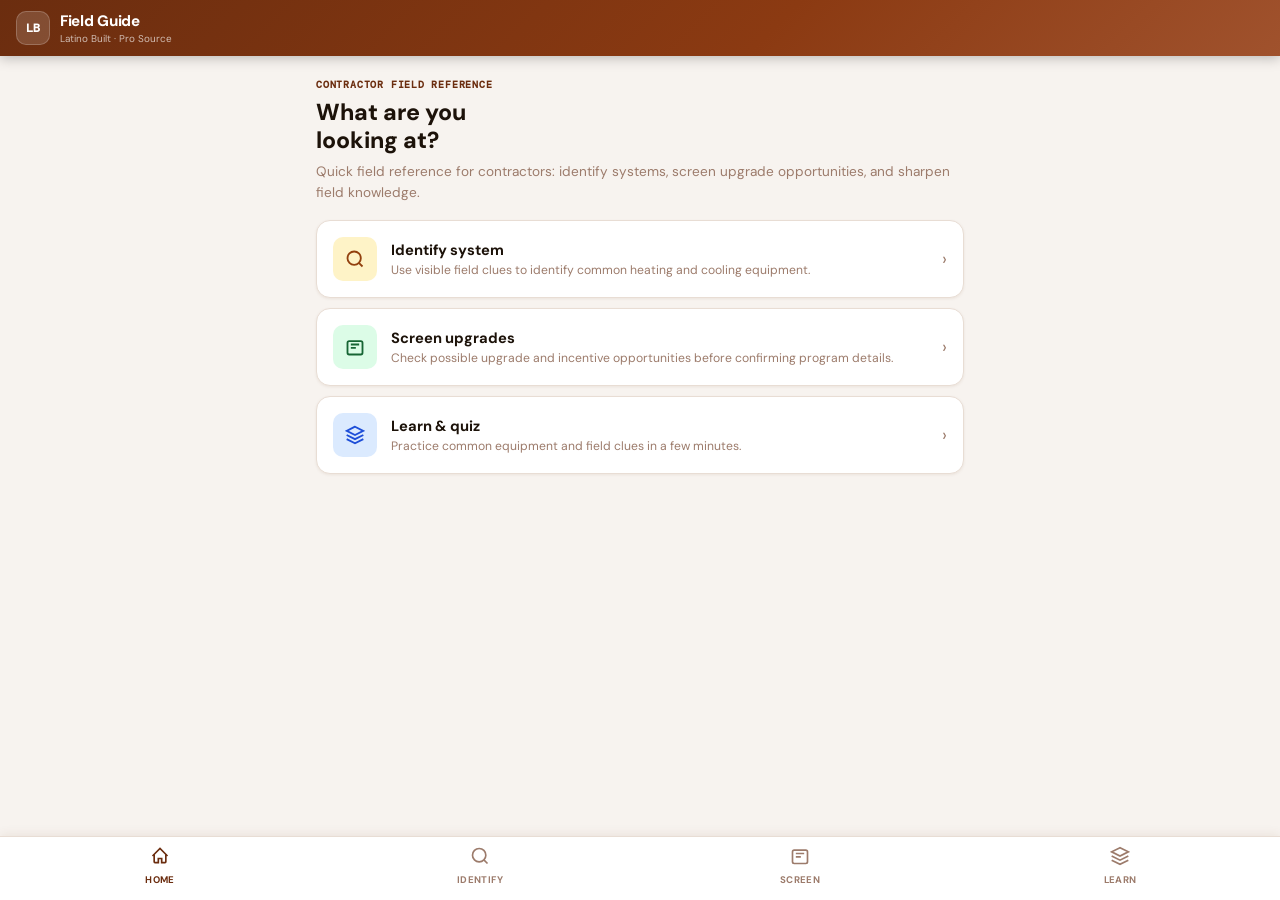
==== commit 933a8ce0: "Remove wrapper and load Field Guide directly" ====
--- a/index.html
+++ b/index.html
@@ -1,2 +1,14 @@
 <!DOCTYPE html>
-<html lang="en"><head><meta charset="UTF-8"><meta name="viewport" content="width=device-width, initial-scale=1.0, viewport-fit=cover"><title>Latino Built Pro Source — Field Guide</title><link href="https://fonts.googleapis.com/css2?family=DM+Sans:wght@400;500;600;700;800&family=DM+Mono:wght@400;500&display=swap" rel="stylesheet"><style>:root{--brand:#6B2D0F;--brand-mid:#8B3A12;--brand-light:#A0522D;--accent:#E87A2A;--bg:#F7F3EF;--surface:#fff;--border:#E8DDD4;--text:#1C1209}*{box-sizing:border-box}html,body{margin:0;height:100%;font-family:'DM Sans',sans-serif;background:var(--bg);color:var(--text)}body{display:flex;flex-direction:column;overflow:hidden}.probar{height:68px;flex:0 0 68px;background:linear-gradient(135deg,var(--brand),var(--brand-mid) 60%,var(--brand-light));color:#fff;display:flex;align-items:center;gap:12px;padding:0 16px;box-shadow:0 2px 12px rgba(0,0,0,.18);z-index:10}.mark{width:40px;height:40px;border-radius:11px;border:1px solid rgba(255,255,255,.28);background:rgba(255,255,255,.14);display:grid;place-items:center;font-weight:800;font-family:'DM Mono',monospace;letter-spacing:-.06em}.brand{min-width:0}.eyebrow{font-family:'DM Mono',monospace;font-size:.62rem;letter-spacing:.12em;text-transform:uppercase;opacity:.72}.title{font-size:.95rem;font-weight:800;white-space:nowrap;overflow:hidden;text-overflow:ellipsis}.right{margin-left:auto;display:flex;align-items:center;gap:8px}.badge,.note{border:1px solid rgba(255,255,255,.28);background:rgba(255,255,255,.12);border-radius:999px;padding:6px 10px;font-size:.68rem;font-weight:700;white-space:nowrap}.note{font-family:'DM Mono',monospace;font-weight:500}.frame{position:relative;flex:1;min-height:0;background:#fff}.frame iframe{width:100%;height:100%;border:0;display:block;background:#fff}.watermark{position:absolute;right:14px;bottom:12px;z-index:5;pointer-events:none;background:rgba(255,255,255,.92);border:1px solid var(--border);border-radius:999px;padding:6px 10px;font-family:'DM Mono',monospace;font-size:.62rem;font-weight:500;color:var(--brand);box-shadow:0 2px 8px rgba(107,45,15,.08)}@media(max-width:760px){.probar{height:60px;flex-basis:60px;padding:0 10px;gap:9px}.mark{width:34px;height:34px;border-radius:9px}.title{font-size:.82rem}.eyebrow{font-size:.55rem}.badge,.note{display:none}.watermark{right:8px;bottom:8px;font-size:.54rem;padding:5px 8px}}</style></head><body><header class="probar"><div class="mark">LB</div><div class="brand"><div class="eyebrow">Latino Built · Pro Source</div><div class="title">Field Guide</div></div><div class="right"><div class="note">Identify · Screen · Learn</div><div class="badge">Free contractor tool</div></div></header><main class="frame"><iframe id="tool" src="tool.html" title="Field Guide"></iframe><div class="watermark">A contractor resource from Latino Built</div></main><script>const frame=document.getElementById('tool');frame.addEventListener('load',()=>{try{const doc=frame.contentDocument;const qualify=doc.getElementById('screen-qualify');if(qualify&&!doc.getElementById('lb-program-note')){const n=doc.createElement('div');n.id='lb-program-note';n.innerHTML='<strong>Field screening note:</strong> Incentive programs and dollar amounts can change. Use this section to identify possible opportunities, then confirm current eligibility and amounts before quoting a customer.';n.style.cssText='max-width:640px;margin:14px auto 0;padding:11px 13px;border:1.5px solid #E8DDD4;border-left:4px solid #E87A2A;border-radius:10px;background:#FDF8F4;color:#5C4033;font:600 12px/1.5 DM Sans,sans-serif;';qualify.insertBefore(n,qualify.firstChild)}const home=doc.getElementById('screen-home');if(home&&!doc.getElementById('lb-field-purpose')){const p=doc.createElement('div');p.id='lb-field-purpose';p.textContent='Built for quick on-site reference: identify common systems, screen upgrade opportunities, and sharpen field knowledge.';p.style.cssText='margin:0 0 14px;padding:10px 12px;border-radius:10px;background:#fff;border:1.5px solid #E8DDD4;color:#5C4033;font:600 12px/1.5 DM Sans,sans-serif;';const target=home.querySelector('.home-sub');if(target)target.insertAdjacentElement('afterend',p)}}catch(e){}});</script></body></html>+<html lang="en">
+<head><meta charset="UTF-8"><meta name="viewport" content="width=device-width,initial-scale=1"><title>Field Guide · Latino Built</title></head>
+<body style="margin:0;background:#F7F3EF;font-family:Arial,sans-serif">
+<div id="loading" style="padding:24px;color:#5C4033">Loading Field Guide…</div>
+<script>
+fetch('tool.html?v=3').then(r=>{if(!r.ok)throw new Error('load');return r.text()}).then(html=>{
+  html=html.replace('</head>','<link rel="stylesheet" href="enhance.css?v=3"></head>');
+  html=html.replace('</body>','<scr'+'ipt src="enhance.js?v=3"></scr'+'ipt></body>');
+  document.open();document.write(html);document.close();
+}).catch(()=>{document.getElementById('loading').innerHTML='<strong>Unable to load the field guide.</strong><br>Please refresh the page.'});
+</script>
+</body>
+</html>
--- a/enhance.css
+++ b/enhance.css
@@ -0,0 +1,12 @@
+:root{--brand:#6B2D0F;--brand-mid:#8B3A12;--brand-light:#A0522D;--accent:#E87A2A;--bg:#F7F3EF;--surface:#FFF;--surface2:#FDF8F4;--border:#E8DDD4;--border-dark:#D4C4B0;--text:#1C1209;--text2:#5C4033;--text3:#9C7B6B}
+.topbar{min-height:56px;padding-left:16px;padding-right:16px;box-shadow:0 2px 12px rgba(0,0,0,.25)}
+.topbar-icon{display:flex;align-items:center;justify-content:center;color:#fff;font-family:'DM Mono',monospace;font-size:.72rem;font-weight:700;border:1px solid rgba(255,255,255,.2)}
+.topbar-title{font-size:.95rem;font-weight:800}.topbar-sub{font-size:.62rem;opacity:.68}.mode-label{display:none!important}
+.screen{max-width:680px;padding:18px 16px}.home-title{font-size:1.45rem;margin-bottom:6px}.home-sub{margin-bottom:16px}
+.lb-kicker{font-family:'DM Mono',monospace;font-size:.62rem;text-transform:uppercase;letter-spacing:.08em;color:var(--brand);font-weight:600;margin-bottom:8px}
+.mode-cards{gap:10px}.mode-card{padding:16px;border-radius:14px;box-shadow:0 1px 3px rgba(107,45,15,.08)}.mode-card:hover{transform:none}
+.mode-icon{width:44px;height:44px}.mode-title{font-size:.92rem}.mode-desc{font-size:.76rem}
+.question-card,.result-card,.score-card{border-radius:14px}.ans-btn,.quiz-opt,.restart-btn,.calc-btn{min-height:46px}
+.qualify-chip{min-height:40px;padding:8px 14px}.rebate-disclaimer{background:#FDF8F4;border:1px solid var(--border);border-radius:9px;padding:10px 11px;margin-top:4px}
+.bottomnav{box-shadow:0 -2px 10px rgba(107,45,15,.08)}.nav-btn{padding-top:9px}
+@media(max-width:520px){.topbar{padding-left:10px;padding-right:10px}.screen{padding:14px 10px}.home-title{font-size:1.3rem}.mode-card{padding:14px 12px;gap:11px}.mode-desc{font-size:.74rem}.question-card,.result-card{padding:16px 14px}.ans-btn,.quiz-opt{font-size:.88rem}.qualify-chip{font-size:.76rem}}
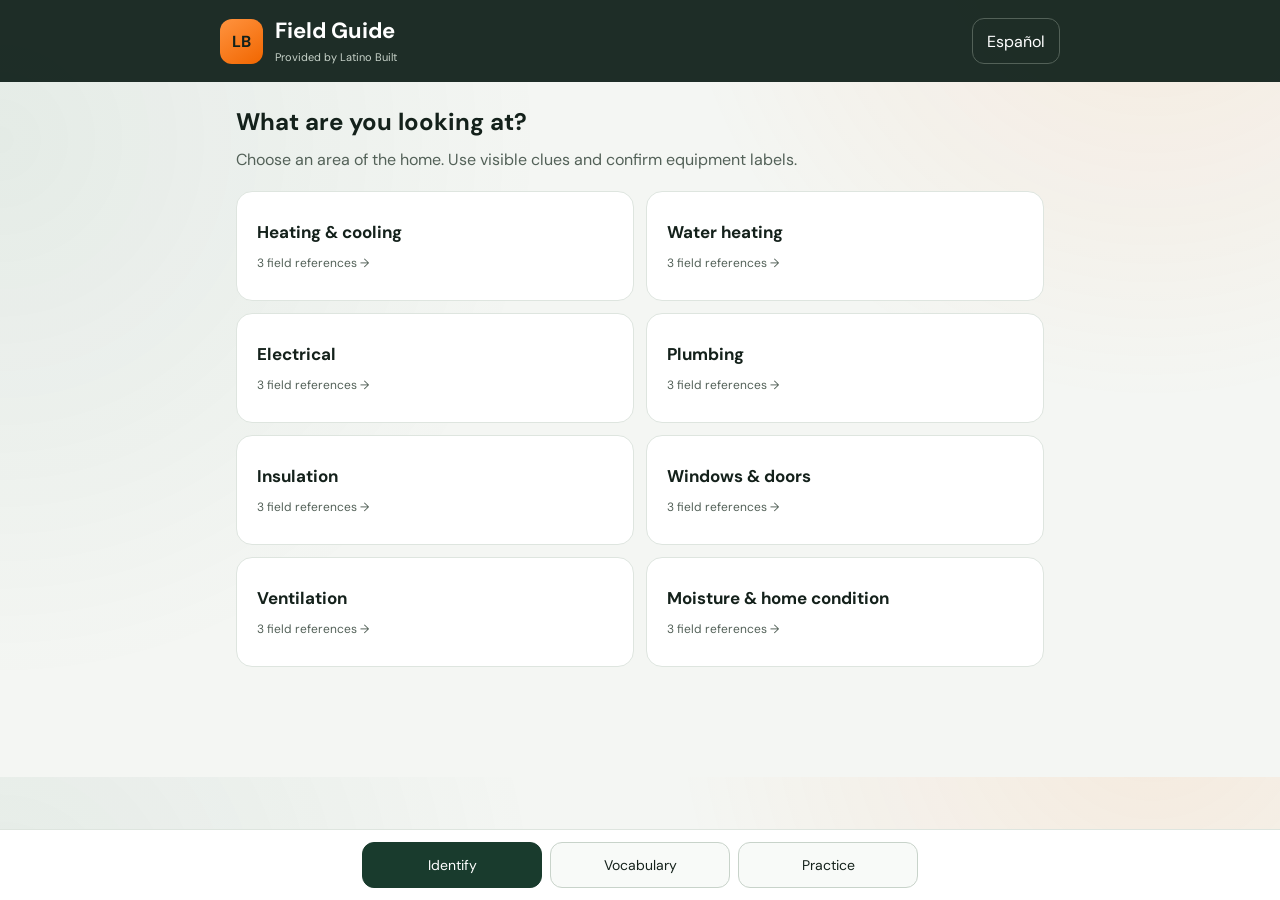
==== commit 5db38258: "Replace screening and animated learning with whole-home bilingual field reference" ====
--- a/index.html
+++ b/index.html
@@ -1,14 +1,19 @@
-<!DOCTYPE html>
-<html lang="en">
-<head><meta charset="UTF-8"><meta name="viewport" content="width=device-width,initial-scale=1"><title>Field Guide · Latino Built</title></head>
-<body style="margin:0;background:#F7F3EF;font-family:Arial,sans-serif">
-<div id="loading" style="padding:24px;color:#5C4033">Loading Field Guide…</div>
-<script>
-fetch('tool.html?v=3').then(r=>{if(!r.ok)throw new Error('load');return r.text()}).then(html=>{
-  html=html.replace('</head>','<link rel="stylesheet" href="enhance.css?v=3"></head>');
-  html=html.replace('</body>','<scr'+'ipt src="enhance.js?v=3"></scr'+'ipt></body>');
-  document.open();document.write(html);document.close();
-}).catch(()=>{document.getElementById('loading').innerHTML='<strong>Unable to load the field guide.</strong><br>Please refresh the page.'});
-</script>
-</body>
-</html>+<!doctype html><html lang="en"><head><meta charset="utf-8"><meta name="viewport" content="width=device-width,initial-scale=1"><title>Field Guide · Latino Built</title><link rel="preconnect" href="https://fonts.googleapis.com"><link href="https://fonts.googleapis.com/css2?family=DM+Sans:wght@400;500;600;700&family=DM+Mono:wght@400;500&display=swap" rel="stylesheet"><link rel="stylesheet" href="enhance.css?v=6"></head><body><header><div class="mark">LB</div><div><h1 id="title">Field Guide</h1><small id="provided">Provided by Latino Built</small></div><button id="language" onclick="toggleLanguage()" aria-label="Change language">Español</button></header><main id="content"></main><nav aria-label="Field Guide"><button id="nav-identify" onclick="setTab('identify')">Identify</button><button id="nav-vocabulary" onclick="setTab('vocabulary')">Vocabulary</button><button id="nav-practice" onclick="setTab('practice')">Practice</button></nav><script>const DATA={"areas": [{"name": ["Heating & cooling", "Calefacción y aire acondicionado"], "items": [{"name": ["Heat pump", "Bomba de calor"], "clues": ["Outdoor unit plus indoor air handler; the label identifies the model. Thermostat settings alone do not confirm equipment type.", "Unidad exterior y manejadora interior; la placa identifica el modelo. El termostato por sí solo no confirma el tipo."]}, {"name": ["Furnace", "Horno de calefacción"], "clues": ["Look for an equipment label and visible fuel connection or electric rating. Record fuel type only when confirmed.", "Busque la placa y una conexión visible de combustible o potencia eléctrica. Anote el combustible solo si está confirmado."]}, {"name": ["Ductless mini-split", "Minisplit sin ductos"], "clues": ["Wall or ceiling indoor heads connected to an outdoor unit. Record each head and outdoor model.", "Unidades interiores de pared o techo conectadas a una unidad exterior. Anote cada unidad y el modelo exterior."]}]}, {"name": ["Water heating", "Calentamiento de agua"], "items": [{"name": ["Tank water heater", "Calentador de agua con tanque"], "clues": ["Storage tank with hot/cold water connections. Record capacity, fuel, model and visible leaks.", "Tanque con conexiones de agua caliente y fría. Anote capacidad, combustible, modelo y fugas visibles."]}, {"name": ["Tankless water heater", "Calentador de agua sin tanque"], "clues": ["Compact unit with water connections. Confirm fuel and model from its label.", "Unidad compacta con conexiones de agua. Confirme combustible y modelo en la placa."]}, {"name": ["Heat pump water heater", "Calentador de agua con bomba de calor"], "clues": ["Storage tank with a fan or heat-pump assembly above it. Confirm the label; note clearance and condensate drain.", "Tanque con ventilador o bomba de calor encima. Confirme la placa; anote espacio libre y drenaje de condensado."]}]}, {"name": ["Electrical", "Electricidad"], "items": [{"name": ["Electrical panel", "Panel eléctrico"], "clues": ["Record the exterior label, visible condition and accessible location. Do not remove the cover or touch wiring.", "Anote la placa exterior, condición visible y ubicación accesible. No quite la tapa ni toque cables."]}, {"name": ["Outlet / receptacle", "Tomacorriente"], "clues": ["Record location and visible cracks, discoloration or missing covers. Appearance does not prove correct wiring.", "Anote ubicación, grietas, decoloración o tapas faltantes. La apariencia no confirma un cableado correcto."]}, {"name": ["GFCI outlet", "Tomacorriente GFCI"], "clues": ["TEST/RESET buttons are a visible clue. Record the label; a qualified person should verify protection.", "Los botones TEST/RESET son una pista visible. Anote la etiqueta; una persona calificada debe verificar la protección."]}]}, {"name": ["Plumbing", "Plomería"], "items": [{"name": ["Supply piping", "Tubería de suministro"], "clues": ["Record visible material, approximate size and leaks. Color alone does not establish pipe material.", "Anote material visible, tamaño aproximado y fugas. El color por sí solo no identifica el material."]}, {"name": ["Drain piping", "Tubería de desagüe"], "clues": ["Record accessible drain and trap locations, material and visible leakage.", "Anote ubicación de desagües y trampas accesibles, material y fugas visibles."]}, {"name": ["Shutoff valve", "Válvula de cierre"], "clues": ["Record its location and which fixture it appears to serve. Do not operate an unfamiliar or damaged valve.", "Anote ubicación y el aparato que parece servir. No opere una válvula desconocida o dañada."]}]}, {"name": ["Insulation", "Aislamiento"], "items": [{"name": ["Batt insulation", "Aislamiento en mantas"], "clues": ["Precut blankets between framing. Record visible thickness, gaps and location without disturbing material.", "Mantas precortadas entre elementos estructurales. Anote grosor visible, huecos y ubicación sin mover el material."]}, {"name": ["Loose-fill insulation", "Aislamiento suelto"], "clues": ["Loose fibers or granules. Record accessible depth and coverage; appearance cannot establish composition or safety.", "Fibras o gránulos sueltos. Anote profundidad accesible y cobertura; la apariencia no confirma composición ni seguridad."]}, {"name": ["Rigid foam", "Espuma rígida"], "clues": ["Board insulation. Record visible markings, thickness, location and uncovered gaps.", "Paneles de aislamiento. Anote marcas visibles, grosor, ubicación y huecos sin cubrir."]}]}, {"name": ["Windows & doors", "Ventanas y puertas"], "items": [{"name": ["Window", "Ventana"], "clues": ["Record frame material, operability, visible glazing layers, condensation and approximate opening size.", "Anote material del marco, funcionamiento, capas visibles de vidrio, condensación y tamaño aproximado."]}, {"name": ["Exterior door", "Puerta exterior"], "clues": ["Record door material, threshold, visible gaps and weatherstripping condition.", "Anote material, umbral, huecos visibles y condición del burlete."]}, {"name": ["Weatherstripping", "Burlete"], "clues": ["Flexible seals along moving window or door edges. Record missing, loose or damaged sections.", "Sellos flexibles en los bordes móviles de puertas o ventanas. Anote partes faltantes, sueltas o dañadas."]}]}, {"name": ["Ventilation", "Ventilación"], "items": [{"name": ["Bathroom exhaust fan", "Extractor de baño"], "clues": ["Ceiling or wall grille with fan. Record location and visible condition; a grille does not confirm outdoor discharge.", "Rejilla de techo o pared con ventilador. Anote ubicación y condición; la rejilla no confirma salida al exterior."]}, {"name": ["Range hood", "Campana extractora"], "clues": ["Hood over cooking equipment. Record model and whether visible ducting is present; do not assume it vents outdoors.", "Campana sobre la cocina. Anote modelo y ductos visibles; no suponga que descarga al exterior."]}, {"name": ["HRV / ERV", "HRV / ERV"], "clues": ["Labeled ventilation unit with multiple ducts. Confirm the model and record accessible filters and location.", "Unidad de ventilación identificada con varios ductos. Confirme modelo y anote filtros accesibles y ubicación."]}]}, {"name": ["Moisture & home condition", "Humedad y condición de la vivienda"], "items": [{"name": ["Water staining", "Manchas de agua"], "clues": ["Record location, size and whether the area appears wet. A stain alone does not identify the source.", "Anote ubicación, tamaño y si parece estar mojada. Una mancha no identifica por sí sola el origen."]}, {"name": ["Condensation", "Condensación"], "clues": ["Visible droplets on glass or surfaces. Record location and conditions; repeated moisture needs evaluation.", "Gotas visibles en vidrio o superficies. Anote ubicación y condiciones; la humedad repetida requiere evaluación."]}, {"name": ["Suspected mold", "Posible moho"], "clues": ["Record visible discoloration without disturbing it. Appearance cannot confirm mold type or health risk.", "Anote decoloración visible sin moverla. La apariencia no confirma el tipo de moho ni el riesgo para la salud."]}]}], "words": [{"en": "Estimate", "es": "Presupuesto", "cat": "Job"}, {"en": "Invoice", "es": "Factura", "cat": "Job"}, {"en": "Deposit", "es": "Anticipo", "cat": "Job"}, {"en": "Labor", "es": "Mano de obra", "cat": "Job"}, {"en": "Materials", "es": "Materiales", "cat": "Job"}, {"en": "Permit", "es": "Permiso", "cat": "Job"}, {"en": "Inspection", "es": "Inspección", "cat": "Job"}, {"en": "Scope of work", "es": "Alcance del trabajo", "cat": "Job"}, {"en": "Measurement", "es": "Medida", "cat": "Job"}, {"en": "Square feet", "es": "Pies cuadrados", "cat": "Job"}, {"en": "Length", "es": "Largo", "cat": "Job"}, {"en": "Width", "es": "Ancho", "cat": "Job"}, {"en": "Height", "es": "Altura", "cat": "Job"}, {"en": "Access", "es": "Acceso", "cat": "Job"}, {"en": "Homeowner", "es": "Propietario de la vivienda", "cat": "Job"}, {"en": "Heat pump", "es": "Bomba de calor", "cat": "HVAC"}, {"en": "Furnace", "es": "Horno de calefacción", "cat": "HVAC"}, {"en": "Air conditioner", "es": "Aire acondicionado", "cat": "HVAC"}, {"en": "Thermostat", "es": "Termostato", "cat": "HVAC"}, {"en": "Air filter", "es": "Filtro de aire", "cat": "HVAC"}, {"en": "Duct", "es": "Ducto", "cat": "HVAC"}, {"en": "Return air", "es": "Aire de retorno", "cat": "HVAC"}, {"en": "Supply air", "es": "Aire de suministro", "cat": "HVAC"}, {"en": "Refrigerant", "es": "Refrigerante", "cat": "HVAC"}, {"en": "Water heater", "es": "Calentador de agua", "cat": "Plumbing"}, {"en": "Shutoff valve", "es": "Válvula de cierre", "cat": "Plumbing"}, {"en": "Drain", "es": "Desagüe", "cat": "Plumbing"}, {"en": "Leak", "es": "Fuga", "cat": "Plumbing"}, {"en": "Faucet", "es": "Grifo / llave", "cat": "Plumbing"}, {"en": "Pipe", "es": "Tubería", "cat": "Plumbing"}, {"en": "Trap", "es": "Trampa de desagüe", "cat": "Plumbing"}, {"en": "Hot water", "es": "Agua caliente", "cat": "Plumbing"}, {"en": "Cold water", "es": "Agua fría", "cat": "Plumbing"}, {"en": "Electrical panel", "es": "Panel eléctrico", "cat": "Electrical"}, {"en": "Circuit breaker", "es": "Interruptor automático / disyuntor", "cat": "Electrical"}, {"en": "Outlet", "es": "Tomacorriente", "cat": "Electrical"}, {"en": "Grounding", "es": "Puesta a tierra", "cat": "Electrical"}, {"en": "Wiring", "es": "Cableado", "cat": "Electrical"}, {"en": "Voltage", "es": "Voltaje", "cat": "Electrical"}, {"en": "Insulation", "es": "Aislamiento", "cat": "Envelope"}, {"en": "Attic", "es": "Ático", "cat": "Envelope"}, {"en": "Crawl space", "es": "Espacio de acceso debajo de la casa", "cat": "Envelope"}, {"en": "Window", "es": "Ventana", "cat": "Envelope"}, {"en": "Door", "es": "Puerta", "cat": "Envelope"}, {"en": "Weatherstripping", "es": "Burlete", "cat": "Envelope"}, {"en": "Air sealing", "es": "Sellado de fugas de aire", "cat": "Envelope"}, {"en": "Ceiling", "es": "Techo interior", "cat": "Envelope"}, {"en": "Roof", "es": "Techo exterior / cubierta", "cat": "Envelope"}, {"en": "Wall", "es": "Pared", "cat": "Envelope"}, {"en": "Foundation", "es": "Cimentación", "cat": "Envelope"}, {"en": "Ventilation", "es": "Ventilación", "cat": "Ventilation"}, {"en": "Exhaust fan", "es": "Extractor de aire", "cat": "Ventilation"}, {"en": "Range hood", "es": "Campana extractora", "cat": "Ventilation"}, {"en": "Moisture", "es": "Humedad", "cat": "Condition"}, {"en": "Condensation", "es": "Condensación", "cat": "Condition"}, {"en": "Water stain", "es": "Mancha de agua", "cat": "Condition"}, {"en": "Damage", "es": "Daño", "cat": "Condition"}, {"en": "Clearance", "es": "Espacio libre", "cat": "Job"}], "phrases": [{"en": "Where is the electrical panel?", "es": "¿Dónde está el panel eléctrico?", "cat": "Phrases"}, {"en": "May I take a photo of the equipment label?", "es": "¿Puedo tomar una foto de la placa del equipo?", "cat": "Phrases"}, {"en": "Is there access to the attic?", "es": "¿Hay acceso al ático?", "cat": "Phrases"}, {"en": "Have you noticed any water leaks?", "es": "¿Ha notado alguna fuga de agua?", "cat": "Phrases"}, {"en": "When did this problem start?", "es": "¿Cuándo empezó este problema?", "cat": "Phrases"}, {"en": "I need to verify the model number.", "es": "Necesito verificar el número de modelo.", "cat": "Phrases"}, {"en": "This estimate includes labor and materials.", "es": "Este presupuesto incluye mano de obra y materiales.", "cat": "Phrases"}, {"en": "A qualified specialist needs to evaluate this.", "es": "Un especialista calificado necesita evaluar esto.", "cat": "Phrases"}, {"en": "Please keep this area clear.", "es": "Por favor, mantenga esta área despejada.", "cat": "Phrases"}, {"en": "We will review the scope before starting.", "es": "Revisaremos el alcance antes de empezar.", "cat": "Phrases"}]};
+let lang=0,tab='identify',area=-1,kind='words',filter='',search='',quizIndex=0,answered=false,score=0;
+const quiz=[{q:['What does “burlete” mean?','¿Qué significa “weatherstripping”?'],options:[['Weatherstripping','Burlete'],['Water heater','Calentador de agua'],['Circuit breaker','Disyuntor']],correct:0,why:['Weatherstripping seals the moving edges of windows and doors.','El burlete sella los bordes móviles de ventanas y puertas.']},{q:['What is the best source for an equipment model?','¿Dónde se confirma el modelo de un equipo?'],options:[['Its color','Su color'],['The equipment label','La placa del equipo'],['The thermostat setting','El ajuste del termostato']],correct:1,why:['Record the model from the equipment label; appearance alone is not enough.','Anote el modelo de la placa; la apariencia no basta.']},{q:['How do you say “shutoff valve” in Spanish?','¿Cómo se dice “válvula de cierre” en inglés?'],options:[['Desagüe / drain','Drain'],['Filtro / filter','Filter'],['Válvula de cierre / shutoff valve','Shutoff valve']],correct:2,why:['A shutoff valve controls water to a fixture or supply line.','La válvula de cierre controla el agua de un aparato o suministro.']},{q:['Does a water stain prove where a leak started?','¿Una mancha de agua confirma el origen de una fuga?'],options:[['Yes','Sí'],['No; record it and arrange evaluation','No; documéntela y solicite evaluación']],correct:1,why:['Visible staining is a clue, not a confirmed diagnosis.','Una mancha visible es una pista, no un diagnóstico confirmado.']},{q:['What does “mano de obra” mean?','¿Qué significa “labor” en un presupuesto?'],options:[['Materials','Materiales'],['Labor','Mano de obra'],['Deposit','Anticipo']],correct:1,why:['Labor is the work required to complete the job.','La mano de obra es el trabajo necesario para realizar el proyecto.']},{q:['What can you safely record about an electrical panel?','¿Qué puede documentar de un panel eléctrico?'],options:[['Exterior label and visible condition','Placa exterior y condición visible'],['Wiring behind the removed cover','Cables después de quitar la tapa']],correct:0,why:['Keep the cover in place. Electrical evaluation belongs to a qualified specialist.','Mantenga la tapa puesta. La evaluación eléctrica corresponde a un especialista calificado.']}];
+const el=id=>document.getElementById(id),t=(en,es)=>lang?es:en,esc=s=>String(s).replace(/[&<>"']/g,c=>({'&':'&amp;','<':'&lt;','>':'&gt;','"':'&quot;',"'":'&#39;'}[c]));
+function normalize(s){return s.normalize('NFD').replace(/[\u0300-\u036f]/g,'').toLowerCase()}
+function matchingWords(query,category,collection=kind){return DATA[collection].filter(w=>(!category||w.cat===category)&&normalize(w.en+' '+w.es).includes(normalize(query)))}
+function toggleLanguage(){lang=1-lang;try{localStorage.setItem('lb-guide-language',String(lang))}catch(e){}render()}
+function setTab(next){tab=next;render()}
+function chooseArea(i){area=i;render()}
+function render(){document.documentElement.lang=lang?'es':'en';el('title').textContent=t('Field Guide','Guía de Campo');el('provided').textContent=t('Provided by Latino Built','Proporcionado por Latino Built');el('language').textContent=lang?'English':'Español';['identify','vocabulary','practice'].forEach((v,i)=>{el('nav-'+v).textContent=[['Identify','Identificar'],['Vocabulary','Vocabulario'],['Practice','Practicar']][i][lang];el('nav-'+v).setAttribute('aria-current',tab===v?'page':'false')});if(tab==='identify')renderIdentify();if(tab==='vocabulary')renderVocabulary();if(tab==='practice')renderPractice()}
+function renderIdentify(){el('content').innerHTML=area<0?`<h2>${t('What are you looking at?','¿Qué está observando?')}</h2><p>${t('Choose an area of the home. Use visible clues and confirm equipment labels.','Elija un área de la vivienda. Use pistas visibles y confirme las placas del equipo.')}</p><div class="grid">${DATA.areas.map((a,i)=>`<button class="card choice" onclick="chooseArea(${i})">${esc(a.name[lang])}<span>${a.items.length} ${t('field references','referencias de campo')} →</span></button>`).join('')}</div>`:`<button class="back" onclick="chooseArea(-1)">← ${t('All home areas','Todas las áreas')}</button><h2>${esc(DATA.areas[area].name[lang])}</h2><p>${t('Visible clues help you describe what you see. They do not confirm performance or safety.','Las pistas visibles ayudan a describir lo observado. No confirman funcionamiento ni seguridad.')}</p>${DATA.areas[area].items.map(a=>`<article class="card"><h3>${esc(a.name[lang])}</h3><div class="translation">${esc(a.name[1-lang])}</div><p>${esc(a.clues[lang])}</p><strong>${t('Record in the field','Documente en campo')}</strong><p>${t('Location · label/model · measurements · visible condition · photo with permission','Ubicación · placa/modelo · medidas · condición visible · foto con permiso')}</p></article>`).join('')}`}
+function renderVocabulary(){el('content').innerHTML=`<h2>${t('Words for the field','Palabras para el campo')}</h2><p>${t('English and Spanish, side by side. Regional terms may vary.','Inglés y español, lado a lado. Los términos pueden variar según la región.')}</p><div class="controls"><button aria-pressed="${kind==='words'}" onclick="changeKind('words')">${t('Words','Palabras')}</button><button aria-pressed="${kind==='phrases'}" onclick="changeKind('phrases')">${t('Useful phrases','Frases útiles')}</button></div><label for="search">${t('Search either language','Buscar en ambos idiomas')}</label><input id="search" type="search" value="${esc(search)}" placeholder="${t('Try: valve, attic, fuga…','Ejemplo: valve, ático, fuga…')}" oninput="search=this.value;renderWordList()"><label for="category">${t('Category','Categoría')}</label><select id="category" onchange="filter=this.value;renderWordList()"><option value="">${t('All categories','Todas las categorías')}</option>${[...new Set(DATA[kind].map(w=>w.cat))].map(c=>`<option value="${c}" ${filter===c?'selected':''}>${({Job:['Job & measurements','Trabajo y medidas'],HVAC:['Heating & cooling','Calefacción y aire'],Plumbing:['Plumbing','Plomería'],Electrical:['Electrical','Electricidad'],Envelope:['Home exterior & insulation','Envolvente y aislamiento'],Ventilation:['Ventilation','Ventilación'],Condition:['Home condition','Condición de vivienda'],Phrases:['Useful phrases','Frases útiles']}[c])[lang]}</option>`).join('')}</select><div id="word-count" role="status"></div><div id="word-list"></div>`;renderWordList()}
+function changeKind(v){kind=v;filter='';renderVocabulary()}
+function renderWordList(){const rows=matchingWords(search,filter);el('word-count').textContent=rows.length+' '+t('results','resultados');el('word-list').innerHTML=rows.length?rows.map(w=>`<article class="card word"><div lang="en"><small>ENGLISH</small><h3>${esc(w.en)}</h3></div><div lang="es"><small>ESPAÑOL</small><h3>${esc(w.es)}</h3></div></article>`).join(''):`<p>${t('No matches. Try another word or choose all categories.','Sin resultados. Pruebe otra palabra o todas las categorías.')}</p>`}
+function renderPractice(){if(quizIndex>=quiz.length){el('content').innerHTML=`<h2>${t('Practice complete','Práctica completada')}</h2><article class="card"><h3>${score} / ${quiz.length}</h3><p>${t('Use these references to keep learning. This practice is not a certification.','Use estas referencias para seguir aprendiendo. Esta práctica no es una certificación.')}</p><button class="primary" onclick="restartQuiz()">${t('Practice again','Practicar de nuevo')}</button></article>`;return}const q=quiz[quizIndex];el('content').innerHTML=`<h2>${t('Quick field practice','Práctica rápida de campo')}</h2><p>${t('Question','Pregunta')} ${quizIndex+1} / ${quiz.length}</p><article class="card"><h3>${esc(q.q[lang])}</h3><div class="answers">${q.options.map((o,i)=>`<button ${answered?'disabled':''} onclick="answerQuiz(${i})">${esc(o[lang])}</button>`).join('')}</div><div id="feedback" role="status">${answered?esc(q.why[lang]):''}</div><button class="primary" id="next" ${answered?'':'disabled'} onclick="nextQuiz()">${t('Next','Siguiente')} →</button></article>`}
+function answerQuiz(i){if(answered||quizIndex>=quiz.length)return;answered=true;const correct=i===quiz[quizIndex].correct;if(correct)score++;renderPractice();el('feedback').textContent=t(correct?'Correct. ':'Keep learning. ',correct?'Correcto. ':'Siga aprendiendo. ')+quiz[quizIndex].why[lang]}
+function nextQuiz(){if(!answered)return;quizIndex++;answered=false;renderPractice()}
+function restartQuiz(){quizIndex=0;score=0;answered=false;renderPractice()}
+try{lang=localStorage.getItem('lb-guide-language')==='1'?1:0}catch(e){}render();</script><script src="enhance.js?v=6"></script></body></html>
--- a/enhance.css
+++ b/enhance.css
@@ -1,12 +1 @@
-:root{--brand:#6B2D0F;--brand-mid:#8B3A12;--brand-light:#A0522D;--accent:#E87A2A;--bg:#F7F3EF;--surface:#FFF;--surface2:#FDF8F4;--border:#E8DDD4;--border-dark:#D4C4B0;--text:#1C1209;--text2:#5C4033;--text3:#9C7B6B}
-.topbar{min-height:56px;padding-left:16px;padding-right:16px;box-shadow:0 2px 12px rgba(0,0,0,.25)}
-.topbar-icon{display:flex;align-items:center;justify-content:center;color:#fff;font-family:'DM Mono',monospace;font-size:.72rem;font-weight:700;border:1px solid rgba(255,255,255,.2)}
-.topbar-title{font-size:.95rem;font-weight:800}.topbar-sub{font-size:.62rem;opacity:.68}.mode-label{display:none!important}
-.screen{max-width:680px;padding:18px 16px}.home-title{font-size:1.45rem;margin-bottom:6px}.home-sub{margin-bottom:16px}
-.lb-kicker{font-family:'DM Mono',monospace;font-size:.62rem;text-transform:uppercase;letter-spacing:.08em;color:var(--brand);font-weight:600;margin-bottom:8px}
-.mode-cards{gap:10px}.mode-card{padding:16px;border-radius:14px;box-shadow:0 1px 3px rgba(107,45,15,.08)}.mode-card:hover{transform:none}
-.mode-icon{width:44px;height:44px}.mode-title{font-size:.92rem}.mode-desc{font-size:.76rem}
-.question-card,.result-card,.score-card{border-radius:14px}.ans-btn,.quiz-opt,.restart-btn,.calc-btn{min-height:46px}
-.qualify-chip{min-height:40px;padding:8px 14px}.rebate-disclaimer{background:#FDF8F4;border:1px solid var(--border);border-radius:9px;padding:10px 11px;margin-top:4px}
-.bottomnav{box-shadow:0 -2px 10px rgba(107,45,15,.08)}.nav-btn{padding-top:9px}
-@media(max-width:520px){.topbar{padding-left:10px;padding-right:10px}.screen{padding:14px 10px}.home-title{font-size:1.3rem}.mode-card{padding:14px 12px;gap:11px}.mode-desc{font-size:.74rem}.question-card,.result-card{padding:16px 14px}.ans-btn,.quiz-opt{font-size:.88rem}.qualify-chip{font-size:.76rem}}
+*{box-sizing:border-box}html{color-scheme:light}body{margin:0;background:radial-gradient(circle at 90% -10%,rgba(255,122,26,.10),transparent 480px),radial-gradient(circle at 0% 18%,rgba(38,104,75,.08),transparent 544px),#F4F6F3;color:#14211B;font:16px 'DM Sans',sans-serif}header{background:rgba(18,33,27,.94);color:white;display:flex;align-items:center;gap:12px;padding:16px max(16px,calc((100vw - 840px)/2));}h1{font-size:22px;margin:0}header small{font-size:11px;color:#c8d3ca}.mark{background:linear-gradient(145deg,#FF933F,#F16600);border-radius:12px;padding:12px;font-weight:700;color:#12211B}header button{margin-left:auto;background:transparent;border-color:#536158;color:white}main{max-width:840px;margin:auto;padding:24px 16px 110px}h2{font-size:24px;margin:0 0 10px}h3{font-size:18px;margin:0 0 8px}p{color:#536158;line-height:1.6;margin:10px 0 18px}.grid{display:grid;grid-template-columns:1fr 1fr;gap:12px}.card{background:#fff;border:1px solid #DEE5DF;border-radius:16px;padding:20px;margin:0 0 12px}.choice{text-align:left;font-weight:700;font-size:17px;min-height:110px;margin:0}.choice span{display:block;color:#536158;font-size:12px;font-weight:400;margin-top:12px}button,input,select{font:inherit;border:1px solid #C8D3CA;border-radius:12px;min-height:46px;padding:11px 14px;max-width:100%}button{cursor:pointer;background:#F8FAF8;color:#14211B}button:hover{border-color:#FF7A1A}button:focus-visible,input:focus-visible,select:focus-visible{outline:3px solid #FFB36B;outline-offset:3px}button:disabled{opacity:.6;cursor:default}.primary{background:#FF7A1A;border-color:#FF7A1A;color:#12211B;font-weight:700;margin-top:16px}.back{margin-bottom:20px}.translation{font-family:'DM Mono',monospace;font-size:13px;color:#536158}nav{position:fixed;bottom:0;width:100%;display:flex;justify-content:center;gap:8px;background:#fff;border-top:1px solid #DEE5DF;padding:12px 12px calc(12px + env(safe-area-inset-bottom))}nav button{width:180px;font-size:14px}nav button[aria-current=page],button[aria-pressed=true]{background:#193B2D;color:white;border-color:#193B2D}.controls{display:flex;gap:8px;margin-bottom:18px}label{display:block;font-weight:600;font-size:13px;margin:14px 0 7px}input,select{width:100%;background:white}#word-count{font-family:'DM Mono',monospace;font-size:12px;margin:20px 0 12px;color:#536158}.word{display:grid;grid-template-columns:1fr 1fr;gap:18px}.word small{font-family:'DM Mono',monospace;color:#849087;font-size:10px}.word h3{margin-top:7px;overflow-wrap:anywhere}.answers{display:grid;gap:10px}.answers button{text-align:left}#feedback{color:#193B2D;line-height:1.6;margin-top:18px}@media(max-width:480px){header{padding:14px 12px;gap:9px}h1{font-size:20px}.mark{padding:10px}header button{font-size:13px;padding:9px}main{padding:22px 12px 110px}.card{padding:16px}.choice{font-size:15px}.grid{gap:10px}.word{gap:12px}.word h3{font-size:16px}nav button{padding:10px 8px}}@media(prefers-reduced-motion:reduce){*{scroll-behavior:auto}}@media print{header{background:white;color:#14211B}header small{color:#536158}nav,header button,.back,.controls{display:none}main{padding:20px}.card{break-inside:avoid}body{background:white}}
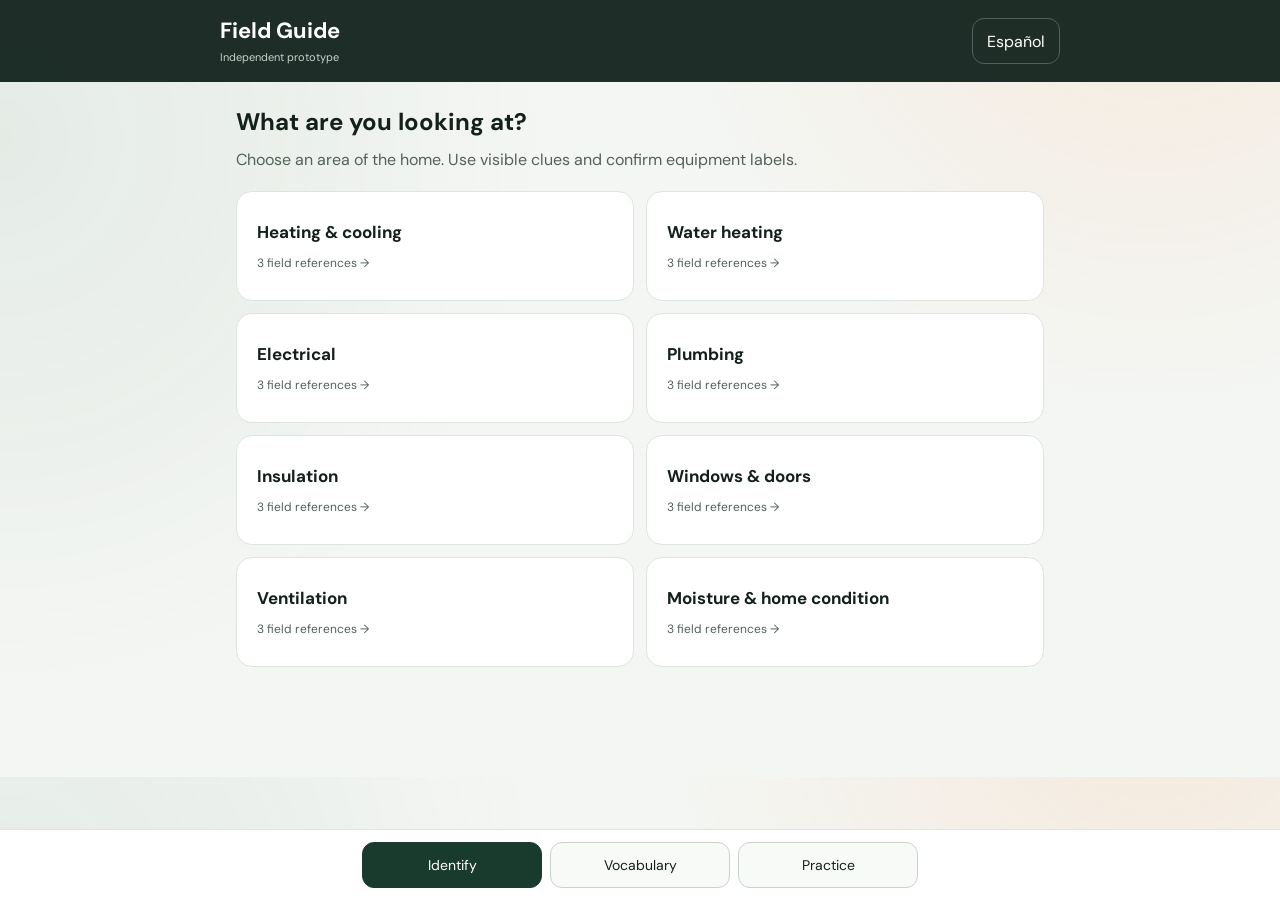
==== commit ed88b6dd: "Remove organization branding and attribution for independent prototype review" ====
--- a/index.html
+++ b/index.html
@@ -1,4 +1,4 @@
-<!doctype html><html lang="en"><head><meta charset="utf-8"><meta name="viewport" content="width=device-width,initial-scale=1"><title>Field Guide · Latino Built</title><link rel="preconnect" href="https://fonts.googleapis.com"><link href="https://fonts.googleapis.com/css2?family=DM+Sans:wght@400;500;600;700&family=DM+Mono:wght@400;500&display=swap" rel="stylesheet"><link rel="stylesheet" href="enhance.css?v=6"></head><body><header><div class="mark">LB</div><div><h1 id="title">Field Guide</h1><small id="provided">Provided by Latino Built</small></div><button id="language" onclick="toggleLanguage()" aria-label="Change language">Español</button></header><main id="content"></main><nav aria-label="Field Guide"><button id="nav-identify" onclick="setTab('identify')">Identify</button><button id="nav-vocabulary" onclick="setTab('vocabulary')">Vocabulary</button><button id="nav-practice" onclick="setTab('practice')">Practice</button></nav><script>const DATA={"areas": [{"name": ["Heating & cooling", "Calefacción y aire acondicionado"], "items": [{"name": ["Heat pump", "Bomba de calor"], "clues": ["Outdoor unit plus indoor air handler; the label identifies the model. Thermostat settings alone do not confirm equipment type.", "Unidad exterior y manejadora interior; la placa identifica el modelo. El termostato por sí solo no confirma el tipo."]}, {"name": ["Furnace", "Horno de calefacción"], "clues": ["Look for an equipment label and visible fuel connection or electric rating. Record fuel type only when confirmed.", "Busque la placa y una conexión visible de combustible o potencia eléctrica. Anote el combustible solo si está confirmado."]}, {"name": ["Ductless mini-split", "Minisplit sin ductos"], "clues": ["Wall or ceiling indoor heads connected to an outdoor unit. Record each head and outdoor model.", "Unidades interiores de pared o techo conectadas a una unidad exterior. Anote cada unidad y el modelo exterior."]}]}, {"name": ["Water heating", "Calentamiento de agua"], "items": [{"name": ["Tank water heater", "Calentador de agua con tanque"], "clues": ["Storage tank with hot/cold water connections. Record capacity, fuel, model and visible leaks.", "Tanque con conexiones de agua caliente y fría. Anote capacidad, combustible, modelo y fugas visibles."]}, {"name": ["Tankless water heater", "Calentador de agua sin tanque"], "clues": ["Compact unit with water connections. Confirm fuel and model from its label.", "Unidad compacta con conexiones de agua. Confirme combustible y modelo en la placa."]}, {"name": ["Heat pump water heater", "Calentador de agua con bomba de calor"], "clues": ["Storage tank with a fan or heat-pump assembly above it. Confirm the label; note clearance and condensate drain.", "Tanque con ventilador o bomba de calor encima. Confirme la placa; anote espacio libre y drenaje de condensado."]}]}, {"name": ["Electrical", "Electricidad"], "items": [{"name": ["Electrical panel", "Panel eléctrico"], "clues": ["Record the exterior label, visible condition and accessible location. Do not remove the cover or touch wiring.", "Anote la placa exterior, condición visible y ubicación accesible. No quite la tapa ni toque cables."]}, {"name": ["Outlet / receptacle", "Tomacorriente"], "clues": ["Record location and visible cracks, discoloration or missing covers. Appearance does not prove correct wiring.", "Anote ubicación, grietas, decoloración o tapas faltantes. La apariencia no confirma un cableado correcto."]}, {"name": ["GFCI outlet", "Tomacorriente GFCI"], "clues": ["TEST/RESET buttons are a visible clue. Record the label; a qualified person should verify protection.", "Los botones TEST/RESET son una pista visible. Anote la etiqueta; una persona calificada debe verificar la protección."]}]}, {"name": ["Plumbing", "Plomería"], "items": [{"name": ["Supply piping", "Tubería de suministro"], "clues": ["Record visible material, approximate size and leaks. Color alone does not establish pipe material.", "Anote material visible, tamaño aproximado y fugas. El color por sí solo no identifica el material."]}, {"name": ["Drain piping", "Tubería de desagüe"], "clues": ["Record accessible drain and trap locations, material and visible leakage.", "Anote ubicación de desagües y trampas accesibles, material y fugas visibles."]}, {"name": ["Shutoff valve", "Válvula de cierre"], "clues": ["Record its location and which fixture it appears to serve. Do not operate an unfamiliar or damaged valve.", "Anote ubicación y el aparato que parece servir. No opere una válvula desconocida o dañada."]}]}, {"name": ["Insulation", "Aislamiento"], "items": [{"name": ["Batt insulation", "Aislamiento en mantas"], "clues": ["Precut blankets between framing. Record visible thickness, gaps and location without disturbing material.", "Mantas precortadas entre elementos estructurales. Anote grosor visible, huecos y ubicación sin mover el material."]}, {"name": ["Loose-fill insulation", "Aislamiento suelto"], "clues": ["Loose fibers or granules. Record accessible depth and coverage; appearance cannot establish composition or safety.", "Fibras o gránulos sueltos. Anote profundidad accesible y cobertura; la apariencia no confirma composición ni seguridad."]}, {"name": ["Rigid foam", "Espuma rígida"], "clues": ["Board insulation. Record visible markings, thickness, location and uncovered gaps.", "Paneles de aislamiento. Anote marcas visibles, grosor, ubicación y huecos sin cubrir."]}]}, {"name": ["Windows & doors", "Ventanas y puertas"], "items": [{"name": ["Window", "Ventana"], "clues": ["Record frame material, operability, visible glazing layers, condensation and approximate opening size.", "Anote material del marco, funcionamiento, capas visibles de vidrio, condensación y tamaño aproximado."]}, {"name": ["Exterior door", "Puerta exterior"], "clues": ["Record door material, threshold, visible gaps and weatherstripping condition.", "Anote material, umbral, huecos visibles y condición del burlete."]}, {"name": ["Weatherstripping", "Burlete"], "clues": ["Flexible seals along moving window or door edges. Record missing, loose or damaged sections.", "Sellos flexibles en los bordes móviles de puertas o ventanas. Anote partes faltantes, sueltas o dañadas."]}]}, {"name": ["Ventilation", "Ventilación"], "items": [{"name": ["Bathroom exhaust fan", "Extractor de baño"], "clues": ["Ceiling or wall grille with fan. Record location and visible condition; a grille does not confirm outdoor discharge.", "Rejilla de techo o pared con ventilador. Anote ubicación y condición; la rejilla no confirma salida al exterior."]}, {"name": ["Range hood", "Campana extractora"], "clues": ["Hood over cooking equipment. Record model and whether visible ducting is present; do not assume it vents outdoors.", "Campana sobre la cocina. Anote modelo y ductos visibles; no suponga que descarga al exterior."]}, {"name": ["HRV / ERV", "HRV / ERV"], "clues": ["Labeled ventilation unit with multiple ducts. Confirm the model and record accessible filters and location.", "Unidad de ventilación identificada con varios ductos. Confirme modelo y anote filtros accesibles y ubicación."]}]}, {"name": ["Moisture & home condition", "Humedad y condición de la vivienda"], "items": [{"name": ["Water staining", "Manchas de agua"], "clues": ["Record location, size and whether the area appears wet. A stain alone does not identify the source.", "Anote ubicación, tamaño y si parece estar mojada. Una mancha no identifica por sí sola el origen."]}, {"name": ["Condensation", "Condensación"], "clues": ["Visible droplets on glass or surfaces. Record location and conditions; repeated moisture needs evaluation.", "Gotas visibles en vidrio o superficies. Anote ubicación y condiciones; la humedad repetida requiere evaluación."]}, {"name": ["Suspected mold", "Posible moho"], "clues": ["Record visible discoloration without disturbing it. Appearance cannot confirm mold type or health risk.", "Anote decoloración visible sin moverla. La apariencia no confirma el tipo de moho ni el riesgo para la salud."]}]}], "words": [{"en": "Estimate", "es": "Presupuesto", "cat": "Job"}, {"en": "Invoice", "es": "Factura", "cat": "Job"}, {"en": "Deposit", "es": "Anticipo", "cat": "Job"}, {"en": "Labor", "es": "Mano de obra", "cat": "Job"}, {"en": "Materials", "es": "Materiales", "cat": "Job"}, {"en": "Permit", "es": "Permiso", "cat": "Job"}, {"en": "Inspection", "es": "Inspección", "cat": "Job"}, {"en": "Scope of work", "es": "Alcance del trabajo", "cat": "Job"}, {"en": "Measurement", "es": "Medida", "cat": "Job"}, {"en": "Square feet", "es": "Pies cuadrados", "cat": "Job"}, {"en": "Length", "es": "Largo", "cat": "Job"}, {"en": "Width", "es": "Ancho", "cat": "Job"}, {"en": "Height", "es": "Altura", "cat": "Job"}, {"en": "Access", "es": "Acceso", "cat": "Job"}, {"en": "Homeowner", "es": "Propietario de la vivienda", "cat": "Job"}, {"en": "Heat pump", "es": "Bomba de calor", "cat": "HVAC"}, {"en": "Furnace", "es": "Horno de calefacción", "cat": "HVAC"}, {"en": "Air conditioner", "es": "Aire acondicionado", "cat": "HVAC"}, {"en": "Thermostat", "es": "Termostato", "cat": "HVAC"}, {"en": "Air filter", "es": "Filtro de aire", "cat": "HVAC"}, {"en": "Duct", "es": "Ducto", "cat": "HVAC"}, {"en": "Return air", "es": "Aire de retorno", "cat": "HVAC"}, {"en": "Supply air", "es": "Aire de suministro", "cat": "HVAC"}, {"en": "Refrigerant", "es": "Refrigerante", "cat": "HVAC"}, {"en": "Water heater", "es": "Calentador de agua", "cat": "Plumbing"}, {"en": "Shutoff valve", "es": "Válvula de cierre", "cat": "Plumbing"}, {"en": "Drain", "es": "Desagüe", "cat": "Plumbing"}, {"en": "Leak", "es": "Fuga", "cat": "Plumbing"}, {"en": "Faucet", "es": "Grifo / llave", "cat": "Plumbing"}, {"en": "Pipe", "es": "Tubería", "cat": "Plumbing"}, {"en": "Trap", "es": "Trampa de desagüe", "cat": "Plumbing"}, {"en": "Hot water", "es": "Agua caliente", "cat": "Plumbing"}, {"en": "Cold water", "es": "Agua fría", "cat": "Plumbing"}, {"en": "Electrical panel", "es": "Panel eléctrico", "cat": "Electrical"}, {"en": "Circuit breaker", "es": "Interruptor automático / disyuntor", "cat": "Electrical"}, {"en": "Outlet", "es": "Tomacorriente", "cat": "Electrical"}, {"en": "Grounding", "es": "Puesta a tierra", "cat": "Electrical"}, {"en": "Wiring", "es": "Cableado", "cat": "Electrical"}, {"en": "Voltage", "es": "Voltaje", "cat": "Electrical"}, {"en": "Insulation", "es": "Aislamiento", "cat": "Envelope"}, {"en": "Attic", "es": "Ático", "cat": "Envelope"}, {"en": "Crawl space", "es": "Espacio de acceso debajo de la casa", "cat": "Envelope"}, {"en": "Window", "es": "Ventana", "cat": "Envelope"}, {"en": "Door", "es": "Puerta", "cat": "Envelope"}, {"en": "Weatherstripping", "es": "Burlete", "cat": "Envelope"}, {"en": "Air sealing", "es": "Sellado de fugas de aire", "cat": "Envelope"}, {"en": "Ceiling", "es": "Techo interior", "cat": "Envelope"}, {"en": "Roof", "es": "Techo exterior / cubierta", "cat": "Envelope"}, {"en": "Wall", "es": "Pared", "cat": "Envelope"}, {"en": "Foundation", "es": "Cimentación", "cat": "Envelope"}, {"en": "Ventilation", "es": "Ventilación", "cat": "Ventilation"}, {"en": "Exhaust fan", "es": "Extractor de aire", "cat": "Ventilation"}, {"en": "Range hood", "es": "Campana extractora", "cat": "Ventilation"}, {"en": "Moisture", "es": "Humedad", "cat": "Condition"}, {"en": "Condensation", "es": "Condensación", "cat": "Condition"}, {"en": "Water stain", "es": "Mancha de agua", "cat": "Condition"}, {"en": "Damage", "es": "Daño", "cat": "Condition"}, {"en": "Clearance", "es": "Espacio libre", "cat": "Job"}], "phrases": [{"en": "Where is the electrical panel?", "es": "¿Dónde está el panel eléctrico?", "cat": "Phrases"}, {"en": "May I take a photo of the equipment label?", "es": "¿Puedo tomar una foto de la placa del equipo?", "cat": "Phrases"}, {"en": "Is there access to the attic?", "es": "¿Hay acceso al ático?", "cat": "Phrases"}, {"en": "Have you noticed any water leaks?", "es": "¿Ha notado alguna fuga de agua?", "cat": "Phrases"}, {"en": "When did this problem start?", "es": "¿Cuándo empezó este problema?", "cat": "Phrases"}, {"en": "I need to verify the model number.", "es": "Necesito verificar el número de modelo.", "cat": "Phrases"}, {"en": "This estimate includes labor and materials.", "es": "Este presupuesto incluye mano de obra y materiales.", "cat": "Phrases"}, {"en": "A qualified specialist needs to evaluate this.", "es": "Un especialista calificado necesita evaluar esto.", "cat": "Phrases"}, {"en": "Please keep this area clear.", "es": "Por favor, mantenga esta área despejada.", "cat": "Phrases"}, {"en": "We will review the scope before starting.", "es": "Revisaremos el alcance antes de empezar.", "cat": "Phrases"}]};
+<!doctype html><html lang="en"><head><meta charset="utf-8"><meta name="viewport" content="width=device-width,initial-scale=1"><title>Field Guide</title><link rel="preconnect" href="https://fonts.googleapis.com"><link href="https://fonts.googleapis.com/css2?family=DM+Sans:wght@400;500;600;700&family=DM+Mono:wght@400;500&display=swap" rel="stylesheet"><link rel="stylesheet" href="enhance.css?v=12"></head><body><header><div><h1 id="title">Field Guide</h1><small id="provided">Independent prototype</small></div><button id="language" onclick="toggleLanguage()" aria-label="Change language">Español</button></header><main id="content"></main><nav aria-label="Field Guide"><button id="nav-identify" onclick="setTab('identify')">Identify</button><button id="nav-vocabulary" onclick="setTab('vocabulary')">Vocabulary</button><button id="nav-practice" onclick="setTab('practice')">Practice</button></nav><script>const DATA={"areas": [{"name": ["Heating & cooling", "Calefacción y aire acondicionado"], "items": [{"name": ["Heat pump", "Bomba de calor"], "clues": ["Outdoor unit plus indoor air handler; the label identifies the model. Thermostat settings alone do not confirm equipment type.", "Unidad exterior y manejadora interior; la placa identifica el modelo. El termostato por sí solo no confirma el tipo."]}, {"name": ["Furnace", "Horno de calefacción"], "clues": ["Look for an equipment label and visible fuel connection or electric rating. Record fuel type only when confirmed.", "Busque la placa y una conexión visible de combustible o potencia eléctrica. Anote el combustible solo si está confirmado."]}, {"name": ["Ductless mini-split", "Minisplit sin ductos"], "clues": ["Wall or ceiling indoor heads connected to an outdoor unit. Record each head and outdoor model.", "Unidades interiores de pared o techo conectadas a una unidad exterior. Anote cada unidad y el modelo exterior."]}]}, {"name": ["Water heating", "Calentamiento de agua"], "items": [{"name": ["Tank water heater", "Calentador de agua con tanque"], "clues": ["Storage tank with hot/cold water connections. Record capacity, fuel, model and visible leaks.", "Tanque con conexiones de agua caliente y fría. Anote capacidad, combustible, modelo y fugas visibles."]}, {"name": ["Tankless water heater", "Calentador de agua sin tanque"], "clues": ["Compact unit with water connections. Confirm fuel and model from its label.", "Unidad compacta con conexiones de agua. Confirme combustible y modelo en la placa."]}, {"name": ["Heat pump water heater", "Calentador de agua con bomba de calor"], "clues": ["Storage tank with a fan or heat-pump assembly above it. Confirm the label; note clearance and condensate drain.", "Tanque con ventilador o bomba de calor encima. Confirme la placa; anote espacio libre y drenaje de condensado."]}]}, {"name": ["Electrical", "Electricidad"], "items": [{"name": ["Electrical panel", "Panel eléctrico"], "clues": ["Record the exterior label, visible condition and accessible location. Do not remove the cover or touch wiring.", "Anote la placa exterior, condición visible y ubicación accesible. No quite la tapa ni toque cables."]}, {"name": ["Outlet / receptacle", "Tomacorriente"], "clues": ["Record location and visible cracks, discoloration or missing covers. Appearance does not prove correct wiring.", "Anote ubicación, grietas, decoloración o tapas faltantes. La apariencia no confirma un cableado correcto."]}, {"name": ["GFCI outlet", "Tomacorriente GFCI"], "clues": ["TEST/RESET buttons are a visible clue. Record the label; a qualified person should verify protection.", "Los botones TEST/RESET son una pista visible. Anote la etiqueta; una persona calificada debe verificar la protección."]}]}, {"name": ["Plumbing", "Plomería"], "items": [{"name": ["Supply piping", "Tubería de suministro"], "clues": ["Record visible material, approximate size and leaks. Color alone does not establish pipe material.", "Anote material visible, tamaño aproximado y fugas. El color por sí solo no identifica el material."]}, {"name": ["Drain piping", "Tubería de desagüe"], "clues": ["Record accessible drain and trap locations, material and visible leakage.", "Anote ubicación de desagües y trampas accesibles, material y fugas visibles."]}, {"name": ["Shutoff valve", "Válvula de cierre"], "clues": ["Record its location and which fixture it appears to serve. Do not operate an unfamiliar or damaged valve.", "Anote ubicación y el aparato que parece servir. No opere una válvula desconocida o dañada."]}]}, {"name": ["Insulation", "Aislamiento"], "items": [{"name": ["Batt insulation", "Aislamiento en mantas"], "clues": ["Precut blankets between framing. Record visible thickness, gaps and location without disturbing material.", "Mantas precortadas entre elementos estructurales. Anote grosor visible, huecos y ubicación sin mover el material."]}, {"name": ["Loose-fill insulation", "Aislamiento suelto"], "clues": ["Loose fibers or granules. Record accessible depth and coverage; appearance cannot establish composition or safety.", "Fibras o gránulos sueltos. Anote profundidad accesible y cobertura; la apariencia no confirma composición ni seguridad."]}, {"name": ["Rigid foam", "Espuma rígida"], "clues": ["Board insulation. Record visible markings, thickness, location and uncovered gaps.", "Paneles de aislamiento. Anote marcas visibles, grosor, ubicación y huecos sin cubrir."]}]}, {"name": ["Windows & doors", "Ventanas y puertas"], "items": [{"name": ["Window", "Ventana"], "clues": ["Record frame material, operability, visible glazing layers, condensation and approximate opening size.", "Anote material del marco, funcionamiento, capas visibles de vidrio, condensación y tamaño aproximado."]}, {"name": ["Exterior door", "Puerta exterior"], "clues": ["Record door material, threshold, visible gaps and weatherstripping condition.", "Anote material, umbral, huecos visibles y condición del burlete."]}, {"name": ["Weatherstripping", "Burlete"], "clues": ["Flexible seals along moving window or door edges. Record missing, loose or damaged sections.", "Sellos flexibles en los bordes móviles de puertas o ventanas. Anote partes faltantes, sueltas o dañadas."]}]}, {"name": ["Ventilation", "Ventilación"], "items": [{"name": ["Bathroom exhaust fan", "Extractor de baño"], "clues": ["Ceiling or wall grille with fan. Record location and visible condition; a grille does not confirm outdoor discharge.", "Rejilla de techo o pared con ventilador. Anote ubicación y condición; la rejilla no confirma salida al exterior."]}, {"name": ["Range hood", "Campana extractora"], "clues": ["Hood over cooking equipment. Record model and whether visible ducting is present; do not assume it vents outdoors.", "Campana sobre la cocina. Anote modelo y ductos visibles; no suponga que descarga al exterior."]}, {"name": ["HRV / ERV", "HRV / ERV"], "clues": ["Labeled ventilation unit with multiple ducts. Confirm the model and record accessible filters and location.", "Unidad de ventilación identificada con varios ductos. Confirme modelo y anote filtros accesibles y ubicación."]}]}, {"name": ["Moisture & home condition", "Humedad y condición de la vivienda"], "items": [{"name": ["Water staining", "Manchas de agua"], "clues": ["Record location, size and whether the area appears wet. A stain alone does not identify the source.", "Anote ubicación, tamaño y si parece estar mojada. Una mancha no identifica por sí sola el origen."]}, {"name": ["Condensation", "Condensación"], "clues": ["Visible droplets on glass or surfaces. Record location and conditions; repeated moisture needs evaluation.", "Gotas visibles en vidrio o superficies. Anote ubicación y condiciones; la humedad repetida requiere evaluación."]}, {"name": ["Suspected mold", "Posible moho"], "clues": ["Record visible discoloration without disturbing it. Appearance cannot confirm mold type or health risk.", "Anote decoloración visible sin moverla. La apariencia no confirma el tipo de moho ni el riesgo para la salud."]}]}], "words": [{"en": "Estimate", "es": "Presupuesto", "cat": "Job"}, {"en": "Invoice", "es": "Factura", "cat": "Job"}, {"en": "Deposit", "es": "Anticipo", "cat": "Job"}, {"en": "Labor", "es": "Mano de obra", "cat": "Job"}, {"en": "Materials", "es": "Materiales", "cat": "Job"}, {"en": "Permit", "es": "Permiso", "cat": "Job"}, {"en": "Inspection", "es": "Inspección", "cat": "Job"}, {"en": "Scope of work", "es": "Alcance del trabajo", "cat": "Job"}, {"en": "Measurement", "es": "Medida", "cat": "Job"}, {"en": "Square feet", "es": "Pies cuadrados", "cat": "Job"}, {"en": "Length", "es": "Largo", "cat": "Job"}, {"en": "Width", "es": "Ancho", "cat": "Job"}, {"en": "Height", "es": "Altura", "cat": "Job"}, {"en": "Access", "es": "Acceso", "cat": "Job"}, {"en": "Homeowner", "es": "Propietario de la vivienda", "cat": "Job"}, {"en": "Heat pump", "es": "Bomba de calor", "cat": "HVAC"}, {"en": "Furnace", "es": "Horno de calefacción", "cat": "HVAC"}, {"en": "Air conditioner", "es": "Aire acondicionado", "cat": "HVAC"}, {"en": "Thermostat", "es": "Termostato", "cat": "HVAC"}, {"en": "Air filter", "es": "Filtro de aire", "cat": "HVAC"}, {"en": "Duct", "es": "Ducto", "cat": "HVAC"}, {"en": "Return air", "es": "Aire de retorno", "cat": "HVAC"}, {"en": "Supply air", "es": "Aire de suministro", "cat": "HVAC"}, {"en": "Refrigerant", "es": "Refrigerante", "cat": "HVAC"}, {"en": "Water heater", "es": "Calentador de agua", "cat": "Plumbing"}, {"en": "Shutoff valve", "es": "Válvula de cierre", "cat": "Plumbing"}, {"en": "Drain", "es": "Desagüe", "cat": "Plumbing"}, {"en": "Leak", "es": "Fuga", "cat": "Plumbing"}, {"en": "Faucet", "es": "Grifo / llave", "cat": "Plumbing"}, {"en": "Pipe", "es": "Tubería", "cat": "Plumbing"}, {"en": "Trap", "es": "Trampa de desagüe", "cat": "Plumbing"}, {"en": "Hot water", "es": "Agua caliente", "cat": "Plumbing"}, {"en": "Cold water", "es": "Agua fría", "cat": "Plumbing"}, {"en": "Electrical panel", "es": "Panel eléctrico", "cat": "Electrical"}, {"en": "Circuit breaker", "es": "Interruptor automático / disyuntor", "cat": "Electrical"}, {"en": "Outlet", "es": "Tomacorriente", "cat": "Electrical"}, {"en": "Grounding", "es": "Puesta a tierra", "cat": "Electrical"}, {"en": "Wiring", "es": "Cableado", "cat": "Electrical"}, {"en": "Voltage", "es": "Voltaje", "cat": "Electrical"}, {"en": "Insulation", "es": "Aislamiento", "cat": "Envelope"}, {"en": "Attic", "es": "Ático", "cat": "Envelope"}, {"en": "Crawl space", "es": "Espacio de acceso debajo de la casa", "cat": "Envelope"}, {"en": "Window", "es": "Ventana", "cat": "Envelope"}, {"en": "Door", "es": "Puerta", "cat": "Envelope"}, {"en": "Weatherstripping", "es": "Burlete", "cat": "Envelope"}, {"en": "Air sealing", "es": "Sellado de fugas de aire", "cat": "Envelope"}, {"en": "Ceiling", "es": "Techo interior", "cat": "Envelope"}, {"en": "Roof", "es": "Techo exterior / cubierta", "cat": "Envelope"}, {"en": "Wall", "es": "Pared", "cat": "Envelope"}, {"en": "Foundation", "es": "Cimentación", "cat": "Envelope"}, {"en": "Ventilation", "es": "Ventilación", "cat": "Ventilation"}, {"en": "Exhaust fan", "es": "Extractor de aire", "cat": "Ventilation"}, {"en": "Range hood", "es": "Campana extractora", "cat": "Ventilation"}, {"en": "Moisture", "es": "Humedad", "cat": "Condition"}, {"en": "Condensation", "es": "Condensación", "cat": "Condition"}, {"en": "Water stain", "es": "Mancha de agua", "cat": "Condition"}, {"en": "Damage", "es": "Daño", "cat": "Condition"}, {"en": "Clearance", "es": "Espacio libre", "cat": "Job"}], "phrases": [{"en": "Where is the electrical panel?", "es": "¿Dónde está el panel eléctrico?", "cat": "Phrases"}, {"en": "May I take a photo of the equipment label?", "es": "¿Puedo tomar una foto de la placa del equipo?", "cat": "Phrases"}, {"en": "Is there access to the attic?", "es": "¿Hay acceso al ático?", "cat": "Phrases"}, {"en": "Have you noticed any water leaks?", "es": "¿Ha notado alguna fuga de agua?", "cat": "Phrases"}, {"en": "When did this problem start?", "es": "¿Cuándo empezó este problema?", "cat": "Phrases"}, {"en": "I need to verify the model number.", "es": "Necesito verificar el número de modelo.", "cat": "Phrases"}, {"en": "This estimate includes labor and materials.", "es": "Este presupuesto incluye mano de obra y materiales.", "cat": "Phrases"}, {"en": "A qualified specialist needs to evaluate this.", "es": "Un especialista calificado necesita evaluar esto.", "cat": "Phrases"}, {"en": "Please keep this area clear.", "es": "Por favor, mantenga esta área despejada.", "cat": "Phrases"}, {"en": "We will review the scope before starting.", "es": "Revisaremos el alcance antes de empezar.", "cat": "Phrases"}]};
 let lang=0,tab='identify',area=-1,kind='words',filter='',search='',quizIndex=0,answered=false,score=0;
 const quiz=[{q:['What does “burlete” mean?','¿Qué significa “weatherstripping”?'],options:[['Weatherstripping','Burlete'],['Water heater','Calentador de agua'],['Circuit breaker','Disyuntor']],correct:0,why:['Weatherstripping seals the moving edges of windows and doors.','El burlete sella los bordes móviles de ventanas y puertas.']},{q:['What is the best source for an equipment model?','¿Dónde se confirma el modelo de un equipo?'],options:[['Its color','Su color'],['The equipment label','La placa del equipo'],['The thermostat setting','El ajuste del termostato']],correct:1,why:['Record the model from the equipment label; appearance alone is not enough.','Anote el modelo de la placa; la apariencia no basta.']},{q:['How do you say “shutoff valve” in Spanish?','¿Cómo se dice “válvula de cierre” en inglés?'],options:[['Desagüe / drain','Drain'],['Filtro / filter','Filter'],['Válvula de cierre / shutoff valve','Shutoff valve']],correct:2,why:['A shutoff valve controls water to a fixture or supply line.','La válvula de cierre controla el agua de un aparato o suministro.']},{q:['Does a water stain prove where a leak started?','¿Una mancha de agua confirma el origen de una fuga?'],options:[['Yes','Sí'],['No; record it and arrange evaluation','No; documéntela y solicite evaluación']],correct:1,why:['Visible staining is a clue, not a confirmed diagnosis.','Una mancha visible es una pista, no un diagnóstico confirmado.']},{q:['What does “mano de obra” mean?','¿Qué significa “labor” en un presupuesto?'],options:[['Materials','Materiales'],['Labor','Mano de obra'],['Deposit','Anticipo']],correct:1,why:['Labor is the work required to complete the job.','La mano de obra es el trabajo necesario para realizar el proyecto.']},{q:['What can you safely record about an electrical panel?','¿Qué puede documentar de un panel eléctrico?'],options:[['Exterior label and visible condition','Placa exterior y condición visible'],['Wiring behind the removed cover','Cables después de quitar la tapa']],correct:0,why:['Keep the cover in place. Electrical evaluation belongs to a qualified specialist.','Mantenga la tapa puesta. La evaluación eléctrica corresponde a un especialista calificado.']}];
 const el=id=>document.getElementById(id),t=(en,es)=>lang?es:en,esc=s=>String(s).replace(/[&<>"']/g,c=>({'&':'&amp;','<':'&lt;','>':'&gt;','"':'&quot;',"'":'&#39;'}[c]));
@@ -7,7 +7,7 @@
 function toggleLanguage(){lang=1-lang;try{localStorage.setItem('lb-guide-language',String(lang))}catch(e){}render()}
 function setTab(next){tab=next;render()}
 function chooseArea(i){area=i;render()}
-function render(){document.documentElement.lang=lang?'es':'en';el('title').textContent=t('Field Guide','Guía de Campo');el('provided').textContent=t('Provided by Latino Built','Proporcionado por Latino Built');el('language').textContent=lang?'English':'Español';['identify','vocabulary','practice'].forEach((v,i)=>{el('nav-'+v).textContent=[['Identify','Identificar'],['Vocabulary','Vocabulario'],['Practice','Practicar']][i][lang];el('nav-'+v).setAttribute('aria-current',tab===v?'page':'false')});if(tab==='identify')renderIdentify();if(tab==='vocabulary')renderVocabulary();if(tab==='practice')renderPractice()}
+function render(){document.documentElement.lang=lang?'es':'en';el('title').textContent=t('Field Guide','Guía de Campo');el('provided').textContent=t('Independent prototype','Prototipo independiente');el('language').textContent=lang?'English':'Español';['identify','vocabulary','practice'].forEach((v,i)=>{el('nav-'+v).textContent=[['Identify','Identificar'],['Vocabulary','Vocabulario'],['Practice','Practicar']][i][lang];el('nav-'+v).setAttribute('aria-current',tab===v?'page':'false')});if(tab==='identify')renderIdentify();if(tab==='vocabulary')renderVocabulary();if(tab==='practice')renderPractice()}
 function renderIdentify(){el('content').innerHTML=area<0?`<h2>${t('What are you looking at?','¿Qué está observando?')}</h2><p>${t('Choose an area of the home. Use visible clues and confirm equipment labels.','Elija un área de la vivienda. Use pistas visibles y confirme las placas del equipo.')}</p><div class="grid">${DATA.areas.map((a,i)=>`<button class="card choice" onclick="chooseArea(${i})">${esc(a.name[lang])}<span>${a.items.length} ${t('field references','referencias de campo')} →</span></button>`).join('')}</div>`:`<button class="back" onclick="chooseArea(-1)">← ${t('All home areas','Todas las áreas')}</button><h2>${esc(DATA.areas[area].name[lang])}</h2><p>${t('Visible clues help you describe what you see. They do not confirm performance or safety.','Las pistas visibles ayudan a describir lo observado. No confirman funcionamiento ni seguridad.')}</p>${DATA.areas[area].items.map(a=>`<article class="card"><h3>${esc(a.name[lang])}</h3><div class="translation">${esc(a.name[1-lang])}</div><p>${esc(a.clues[lang])}</p><strong>${t('Record in the field','Documente en campo')}</strong><p>${t('Location · label/model · measurements · visible condition · photo with permission','Ubicación · placa/modelo · medidas · condición visible · foto con permiso')}</p></article>`).join('')}`}
 function renderVocabulary(){el('content').innerHTML=`<h2>${t('Words for the field','Palabras para el campo')}</h2><p>${t('English and Spanish, side by side. Regional terms may vary.','Inglés y español, lado a lado. Los términos pueden variar según la región.')}</p><div class="controls"><button aria-pressed="${kind==='words'}" onclick="changeKind('words')">${t('Words','Palabras')}</button><button aria-pressed="${kind==='phrases'}" onclick="changeKind('phrases')">${t('Useful phrases','Frases útiles')}</button></div><label for="search">${t('Search either language','Buscar en ambos idiomas')}</label><input id="search" type="search" value="${esc(search)}" placeholder="${t('Try: valve, attic, fuga…','Ejemplo: valve, ático, fuga…')}" oninput="search=this.value;renderWordList()"><label for="category">${t('Category','Categoría')}</label><select id="category" onchange="filter=this.value;renderWordList()"><option value="">${t('All categories','Todas las categorías')}</option>${[...new Set(DATA[kind].map(w=>w.cat))].map(c=>`<option value="${c}" ${filter===c?'selected':''}>${({Job:['Job & measurements','Trabajo y medidas'],HVAC:['Heating & cooling','Calefacción y aire'],Plumbing:['Plumbing','Plomería'],Electrical:['Electrical','Electricidad'],Envelope:['Home exterior & insulation','Envolvente y aislamiento'],Ventilation:['Ventilation','Ventilación'],Condition:['Home condition','Condición de vivienda'],Phrases:['Useful phrases','Frases útiles']}[c])[lang]}</option>`).join('')}</select><div id="word-count" role="status"></div><div id="word-list"></div>`;renderWordList()}
 function changeKind(v){kind=v;filter='';renderVocabulary()}
@@ -16,4 +16,4 @@
 function answerQuiz(i){if(answered||quizIndex>=quiz.length)return;answered=true;const correct=i===quiz[quizIndex].correct;if(correct)score++;renderPractice();el('feedback').textContent=t(correct?'Correct. ':'Keep learning. ',correct?'Correcto. ':'Siga aprendiendo. ')+quiz[quizIndex].why[lang]}
 function nextQuiz(){if(!answered)return;quizIndex++;answered=false;renderPractice()}
 function restartQuiz(){quizIndex=0;score=0;answered=false;renderPractice()}
-try{lang=localStorage.getItem('lb-guide-language')==='1'?1:0}catch(e){}render();</script><script src="enhance.js?v=6"></script></body></html>+try{lang=localStorage.getItem('lb-guide-language')==='1'?1:0}catch(e){}render();</script><script src="enhance.js?v=12"></script></body></html>
--- a/enhance.css
+++ b/enhance.css
@@ -1 +1,3 @@
-*{box-sizing:border-box}html{color-scheme:light}body{margin:0;background:radial-gradient(circle at 90% -10%,rgba(255,122,26,.10),transparent 480px),radial-gradient(circle at 0% 18%,rgba(38,104,75,.08),transparent 544px),#F4F6F3;color:#14211B;font:16px 'DM Sans',sans-serif}header{background:rgba(18,33,27,.94);color:white;display:flex;align-items:center;gap:12px;padding:16px max(16px,calc((100vw - 840px)/2));}h1{font-size:22px;margin:0}header small{font-size:11px;color:#c8d3ca}.mark{background:linear-gradient(145deg,#FF933F,#F16600);border-radius:12px;padding:12px;font-weight:700;color:#12211B}header button{margin-left:auto;background:transparent;border-color:#536158;color:white}main{max-width:840px;margin:auto;padding:24px 16px 110px}h2{font-size:24px;margin:0 0 10px}h3{font-size:18px;margin:0 0 8px}p{color:#536158;line-height:1.6;margin:10px 0 18px}.grid{display:grid;grid-template-columns:1fr 1fr;gap:12px}.card{background:#fff;border:1px solid #DEE5DF;border-radius:16px;padding:20px;margin:0 0 12px}.choice{text-align:left;font-weight:700;font-size:17px;min-height:110px;margin:0}.choice span{display:block;color:#536158;font-size:12px;font-weight:400;margin-top:12px}button,input,select{font:inherit;border:1px solid #C8D3CA;border-radius:12px;min-height:46px;padding:11px 14px;max-width:100%}button{cursor:pointer;background:#F8FAF8;color:#14211B}button:hover{border-color:#FF7A1A}button:focus-visible,input:focus-visible,select:focus-visible{outline:3px solid #FFB36B;outline-offset:3px}button:disabled{opacity:.6;cursor:default}.primary{background:#FF7A1A;border-color:#FF7A1A;color:#12211B;font-weight:700;margin-top:16px}.back{margin-bottom:20px}.translation{font-family:'DM Mono',monospace;font-size:13px;color:#536158}nav{position:fixed;bottom:0;width:100%;display:flex;justify-content:center;gap:8px;background:#fff;border-top:1px solid #DEE5DF;padding:12px 12px calc(12px + env(safe-area-inset-bottom))}nav button{width:180px;font-size:14px}nav button[aria-current=page],button[aria-pressed=true]{background:#193B2D;color:white;border-color:#193B2D}.controls{display:flex;gap:8px;margin-bottom:18px}label{display:block;font-weight:600;font-size:13px;margin:14px 0 7px}input,select{width:100%;background:white}#word-count{font-family:'DM Mono',monospace;font-size:12px;margin:20px 0 12px;color:#536158}.word{display:grid;grid-template-columns:1fr 1fr;gap:18px}.word small{font-family:'DM Mono',monospace;color:#849087;font-size:10px}.word h3{margin-top:7px;overflow-wrap:anywhere}.answers{display:grid;gap:10px}.answers button{text-align:left}#feedback{color:#193B2D;line-height:1.6;margin-top:18px}@media(max-width:480px){header{padding:14px 12px;gap:9px}h1{font-size:20px}.mark{padding:10px}header button{font-size:13px;padding:9px}main{padding:22px 12px 110px}.card{padding:16px}.choice{font-size:15px}.grid{gap:10px}.word{gap:12px}.word h3{font-size:16px}nav button{padding:10px 8px}}@media(prefers-reduced-motion:reduce){*{scroll-behavior:auto}}@media print{header{background:white;color:#14211B}header small{color:#536158}nav,header button,.back,.controls{display:none}main{padding:20px}.card{break-inside:avoid}body{background:white}}+*{box-sizing:border-box}html{color-scheme:light}body{margin:0;background:radial-gradient(circle at 90% -10%,rgba(255,122,26,.10),transparent 480px),radial-gradient(circle at 0% 18%,rgba(38,104,75,.08),transparent 544px),#F4F6F3;color:#14211B;font:16px 'DM Sans',sans-serif}header{background:rgba(18,33,27,.94);color:white;display:flex;align-items:center;gap:12px;padding:16px max(16px,calc((100vw - 840px)/2));}h1{font-size:22px;margin:0}header small{font-size:11px;color:#c8d3ca}.mark{background:linear-gradient(145deg,#FF933F,#F16600);border-radius:12px;padding:12px;font-weight:700;color:#12211B}header button{margin-left:auto;background:transparent;border-color:#536158;color:white}main{max-width:840px;margin:auto;padding:24px 16px 110px}h2{font-size:24px;margin:0 0 10px}h3{font-size:18px;margin:0 0 8px}p{color:#536158;line-height:1.6;margin:10px 0 18px}.grid{display:grid;grid-template-columns:1fr 1fr;gap:12px}.card{background:#fff;border:1px solid #DEE5DF;border-radius:16px;padding:20px;margin:0 0 12px}.choice{text-align:left;font-weight:700;font-size:17px;min-height:110px;margin:0}.choice span{display:block;color:#536158;font-size:12px;font-weight:400;margin-top:12px}button,input,select{font:inherit;border:1px solid #C8D3CA;border-radius:12px;min-height:46px;padding:11px 14px;max-width:100%}button{cursor:pointer;background:#F8FAF8;color:#14211B}button:hover{border-color:#FF7A1A}button:focus-visible,input:focus-visible,select:focus-visible{outline:3px solid #FFB36B;outline-offset:3px}button:disabled{opacity:.6;cursor:default}.primary{background:#FF7A1A;border-color:#FF7A1A;color:#12211B;font-weight:700;margin-top:16px}.back{margin-bottom:20px}.translation{font-family:'DM Mono',monospace;font-size:13px;color:#536158}nav{position:fixed;bottom:0;width:100%;display:flex;justify-content:center;gap:8px;background:#fff;border-top:1px solid #DEE5DF;padding:12px 12px calc(12px + env(safe-area-inset-bottom))}nav button{width:180px;font-size:14px}nav button[aria-current=page],button[aria-pressed=true]{background:#193B2D;color:white;border-color:#193B2D}.controls{display:flex;gap:8px;margin-bottom:18px}label{display:block;font-weight:600;font-size:13px;margin:14px 0 7px}input,select{width:100%;background:white}#word-count{font-family:'DM Mono',monospace;font-size:12px;margin:20px 0 12px;color:#536158}.word{display:grid;grid-template-columns:1fr 1fr;gap:18px}.word small{font-family:'DM Mono',monospace;color:#849087;font-size:10px}.word h3{margin-top:7px;overflow-wrap:anywhere}.answers{display:grid;gap:10px}.answers button{text-align:left}#feedback{color:#193B2D;line-height:1.6;margin-top:18px}@media(max-width:480px){header{padding:14px 12px;gap:9px}h1{font-size:20px}.mark{padding:10px}header button{font-size:13px;padding:9px}main{padding:22px 12px 110px}.card{padding:16px}.choice{font-size:15px}.grid{gap:10px}.word{gap:12px}.word h3{font-size:16px}nav button{padding:10px 8px}}@media(prefers-reduced-motion:reduce){*{scroll-behavior:auto}}@media print{header{background:white;color:#14211B}header small{color:#536158}nav,header button,.back,.controls{display:none}main{padding:20px}.card{break-inside:avoid}body{background:white}}
+/* Neutral identity for independent review. */
+.topbar-icon,.mark{display:none!important}
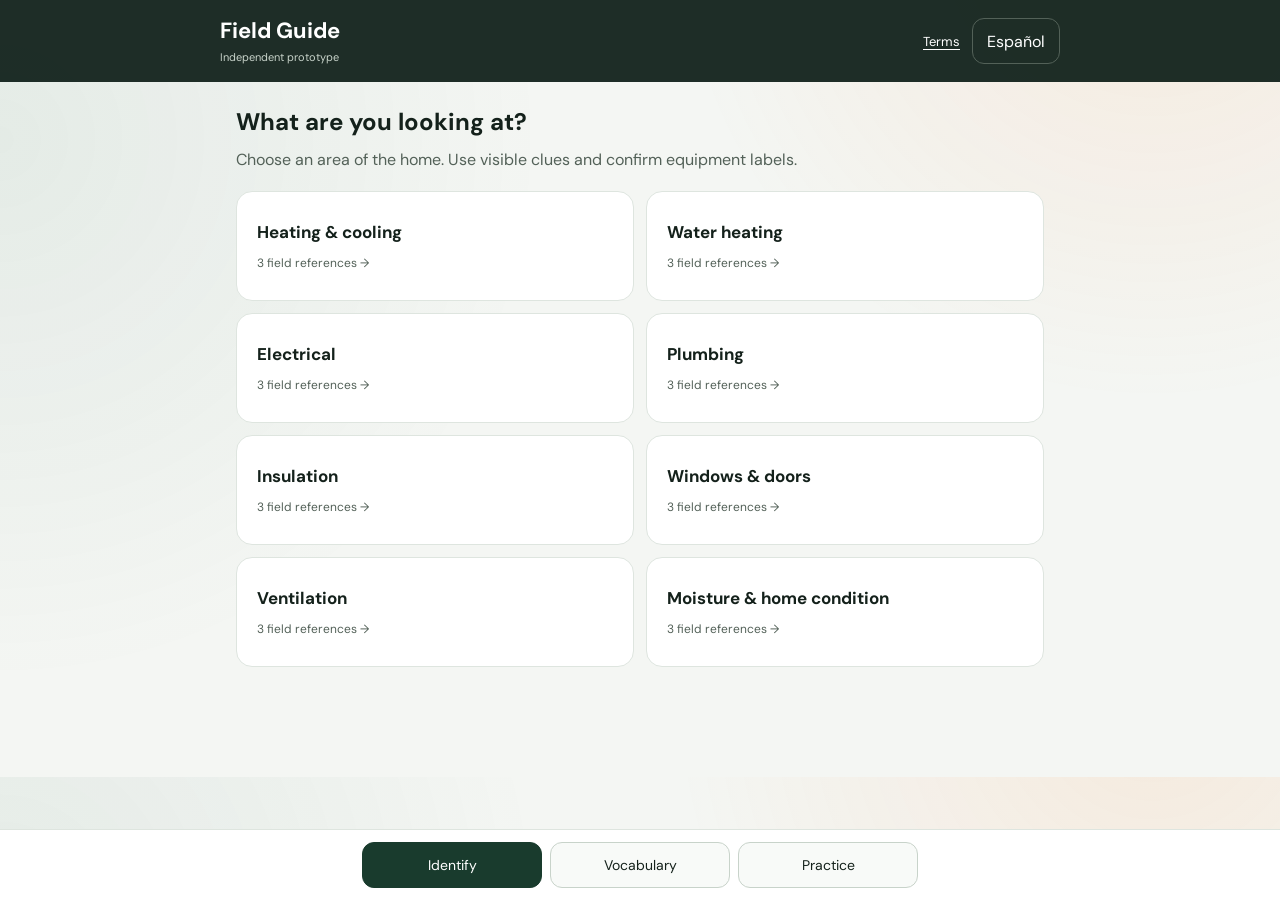
==== commit b773db73: "Link terms of use and add verification reminders to outputs" ====
--- a/index.html
+++ b/index.html
@@ -1,4 +1,4 @@
-<!doctype html><html lang="en"><head><meta charset="utf-8"><meta name="viewport" content="width=device-width,initial-scale=1"><title>Field Guide</title><link rel="preconnect" href="https://fonts.googleapis.com"><link href="https://fonts.googleapis.com/css2?family=DM+Sans:wght@400;500;600;700&family=DM+Mono:wght@400;500&display=swap" rel="stylesheet"><link rel="stylesheet" href="enhance.css?v=12"></head><body><header><div><h1 id="title">Field Guide</h1><small id="provided">Independent prototype</small></div><button id="language" onclick="toggleLanguage()" aria-label="Change language">Español</button></header><main id="content"></main><nav aria-label="Field Guide"><button id="nav-identify" onclick="setTab('identify')">Identify</button><button id="nav-vocabulary" onclick="setTab('vocabulary')">Vocabulary</button><button id="nav-practice" onclick="setTab('practice')">Practice</button></nav><script>const DATA={"areas": [{"name": ["Heating & cooling", "Calefacción y aire acondicionado"], "items": [{"name": ["Heat pump", "Bomba de calor"], "clues": ["Outdoor unit plus indoor air handler; the label identifies the model. Thermostat settings alone do not confirm equipment type.", "Unidad exterior y manejadora interior; la placa identifica el modelo. El termostato por sí solo no confirma el tipo."]}, {"name": ["Furnace", "Horno de calefacción"], "clues": ["Look for an equipment label and visible fuel connection or electric rating. Record fuel type only when confirmed.", "Busque la placa y una conexión visible de combustible o potencia eléctrica. Anote el combustible solo si está confirmado."]}, {"name": ["Ductless mini-split", "Minisplit sin ductos"], "clues": ["Wall or ceiling indoor heads connected to an outdoor unit. Record each head and outdoor model.", "Unidades interiores de pared o techo conectadas a una unidad exterior. Anote cada unidad y el modelo exterior."]}]}, {"name": ["Water heating", "Calentamiento de agua"], "items": [{"name": ["Tank water heater", "Calentador de agua con tanque"], "clues": ["Storage tank with hot/cold water connections. Record capacity, fuel, model and visible leaks.", "Tanque con conexiones de agua caliente y fría. Anote capacidad, combustible, modelo y fugas visibles."]}, {"name": ["Tankless water heater", "Calentador de agua sin tanque"], "clues": ["Compact unit with water connections. Confirm fuel and model from its label.", "Unidad compacta con conexiones de agua. Confirme combustible y modelo en la placa."]}, {"name": ["Heat pump water heater", "Calentador de agua con bomba de calor"], "clues": ["Storage tank with a fan or heat-pump assembly above it. Confirm the label; note clearance and condensate drain.", "Tanque con ventilador o bomba de calor encima. Confirme la placa; anote espacio libre y drenaje de condensado."]}]}, {"name": ["Electrical", "Electricidad"], "items": [{"name": ["Electrical panel", "Panel eléctrico"], "clues": ["Record the exterior label, visible condition and accessible location. Do not remove the cover or touch wiring.", "Anote la placa exterior, condición visible y ubicación accesible. No quite la tapa ni toque cables."]}, {"name": ["Outlet / receptacle", "Tomacorriente"], "clues": ["Record location and visible cracks, discoloration or missing covers. Appearance does not prove correct wiring.", "Anote ubicación, grietas, decoloración o tapas faltantes. La apariencia no confirma un cableado correcto."]}, {"name": ["GFCI outlet", "Tomacorriente GFCI"], "clues": ["TEST/RESET buttons are a visible clue. Record the label; a qualified person should verify protection.", "Los botones TEST/RESET son una pista visible. Anote la etiqueta; una persona calificada debe verificar la protección."]}]}, {"name": ["Plumbing", "Plomería"], "items": [{"name": ["Supply piping", "Tubería de suministro"], "clues": ["Record visible material, approximate size and leaks. Color alone does not establish pipe material.", "Anote material visible, tamaño aproximado y fugas. El color por sí solo no identifica el material."]}, {"name": ["Drain piping", "Tubería de desagüe"], "clues": ["Record accessible drain and trap locations, material and visible leakage.", "Anote ubicación de desagües y trampas accesibles, material y fugas visibles."]}, {"name": ["Shutoff valve", "Válvula de cierre"], "clues": ["Record its location and which fixture it appears to serve. Do not operate an unfamiliar or damaged valve.", "Anote ubicación y el aparato que parece servir. No opere una válvula desconocida o dañada."]}]}, {"name": ["Insulation", "Aislamiento"], "items": [{"name": ["Batt insulation", "Aislamiento en mantas"], "clues": ["Precut blankets between framing. Record visible thickness, gaps and location without disturbing material.", "Mantas precortadas entre elementos estructurales. Anote grosor visible, huecos y ubicación sin mover el material."]}, {"name": ["Loose-fill insulation", "Aislamiento suelto"], "clues": ["Loose fibers or granules. Record accessible depth and coverage; appearance cannot establish composition or safety.", "Fibras o gránulos sueltos. Anote profundidad accesible y cobertura; la apariencia no confirma composición ni seguridad."]}, {"name": ["Rigid foam", "Espuma rígida"], "clues": ["Board insulation. Record visible markings, thickness, location and uncovered gaps.", "Paneles de aislamiento. Anote marcas visibles, grosor, ubicación y huecos sin cubrir."]}]}, {"name": ["Windows & doors", "Ventanas y puertas"], "items": [{"name": ["Window", "Ventana"], "clues": ["Record frame material, operability, visible glazing layers, condensation and approximate opening size.", "Anote material del marco, funcionamiento, capas visibles de vidrio, condensación y tamaño aproximado."]}, {"name": ["Exterior door", "Puerta exterior"], "clues": ["Record door material, threshold, visible gaps and weatherstripping condition.", "Anote material, umbral, huecos visibles y condición del burlete."]}, {"name": ["Weatherstripping", "Burlete"], "clues": ["Flexible seals along moving window or door edges. Record missing, loose or damaged sections.", "Sellos flexibles en los bordes móviles de puertas o ventanas. Anote partes faltantes, sueltas o dañadas."]}]}, {"name": ["Ventilation", "Ventilación"], "items": [{"name": ["Bathroom exhaust fan", "Extractor de baño"], "clues": ["Ceiling or wall grille with fan. Record location and visible condition; a grille does not confirm outdoor discharge.", "Rejilla de techo o pared con ventilador. Anote ubicación y condición; la rejilla no confirma salida al exterior."]}, {"name": ["Range hood", "Campana extractora"], "clues": ["Hood over cooking equipment. Record model and whether visible ducting is present; do not assume it vents outdoors.", "Campana sobre la cocina. Anote modelo y ductos visibles; no suponga que descarga al exterior."]}, {"name": ["HRV / ERV", "HRV / ERV"], "clues": ["Labeled ventilation unit with multiple ducts. Confirm the model and record accessible filters and location.", "Unidad de ventilación identificada con varios ductos. Confirme modelo y anote filtros accesibles y ubicación."]}]}, {"name": ["Moisture & home condition", "Humedad y condición de la vivienda"], "items": [{"name": ["Water staining", "Manchas de agua"], "clues": ["Record location, size and whether the area appears wet. A stain alone does not identify the source.", "Anote ubicación, tamaño y si parece estar mojada. Una mancha no identifica por sí sola el origen."]}, {"name": ["Condensation", "Condensación"], "clues": ["Visible droplets on glass or surfaces. Record location and conditions; repeated moisture needs evaluation.", "Gotas visibles en vidrio o superficies. Anote ubicación y condiciones; la humedad repetida requiere evaluación."]}, {"name": ["Suspected mold", "Posible moho"], "clues": ["Record visible discoloration without disturbing it. Appearance cannot confirm mold type or health risk.", "Anote decoloración visible sin moverla. La apariencia no confirma el tipo de moho ni el riesgo para la salud."]}]}], "words": [{"en": "Estimate", "es": "Presupuesto", "cat": "Job"}, {"en": "Invoice", "es": "Factura", "cat": "Job"}, {"en": "Deposit", "es": "Anticipo", "cat": "Job"}, {"en": "Labor", "es": "Mano de obra", "cat": "Job"}, {"en": "Materials", "es": "Materiales", "cat": "Job"}, {"en": "Permit", "es": "Permiso", "cat": "Job"}, {"en": "Inspection", "es": "Inspección", "cat": "Job"}, {"en": "Scope of work", "es": "Alcance del trabajo", "cat": "Job"}, {"en": "Measurement", "es": "Medida", "cat": "Job"}, {"en": "Square feet", "es": "Pies cuadrados", "cat": "Job"}, {"en": "Length", "es": "Largo", "cat": "Job"}, {"en": "Width", "es": "Ancho", "cat": "Job"}, {"en": "Height", "es": "Altura", "cat": "Job"}, {"en": "Access", "es": "Acceso", "cat": "Job"}, {"en": "Homeowner", "es": "Propietario de la vivienda", "cat": "Job"}, {"en": "Heat pump", "es": "Bomba de calor", "cat": "HVAC"}, {"en": "Furnace", "es": "Horno de calefacción", "cat": "HVAC"}, {"en": "Air conditioner", "es": "Aire acondicionado", "cat": "HVAC"}, {"en": "Thermostat", "es": "Termostato", "cat": "HVAC"}, {"en": "Air filter", "es": "Filtro de aire", "cat": "HVAC"}, {"en": "Duct", "es": "Ducto", "cat": "HVAC"}, {"en": "Return air", "es": "Aire de retorno", "cat": "HVAC"}, {"en": "Supply air", "es": "Aire de suministro", "cat": "HVAC"}, {"en": "Refrigerant", "es": "Refrigerante", "cat": "HVAC"}, {"en": "Water heater", "es": "Calentador de agua", "cat": "Plumbing"}, {"en": "Shutoff valve", "es": "Válvula de cierre", "cat": "Plumbing"}, {"en": "Drain", "es": "Desagüe", "cat": "Plumbing"}, {"en": "Leak", "es": "Fuga", "cat": "Plumbing"}, {"en": "Faucet", "es": "Grifo / llave", "cat": "Plumbing"}, {"en": "Pipe", "es": "Tubería", "cat": "Plumbing"}, {"en": "Trap", "es": "Trampa de desagüe", "cat": "Plumbing"}, {"en": "Hot water", "es": "Agua caliente", "cat": "Plumbing"}, {"en": "Cold water", "es": "Agua fría", "cat": "Plumbing"}, {"en": "Electrical panel", "es": "Panel eléctrico", "cat": "Electrical"}, {"en": "Circuit breaker", "es": "Interruptor automático / disyuntor", "cat": "Electrical"}, {"en": "Outlet", "es": "Tomacorriente", "cat": "Electrical"}, {"en": "Grounding", "es": "Puesta a tierra", "cat": "Electrical"}, {"en": "Wiring", "es": "Cableado", "cat": "Electrical"}, {"en": "Voltage", "es": "Voltaje", "cat": "Electrical"}, {"en": "Insulation", "es": "Aislamiento", "cat": "Envelope"}, {"en": "Attic", "es": "Ático", "cat": "Envelope"}, {"en": "Crawl space", "es": "Espacio de acceso debajo de la casa", "cat": "Envelope"}, {"en": "Window", "es": "Ventana", "cat": "Envelope"}, {"en": "Door", "es": "Puerta", "cat": "Envelope"}, {"en": "Weatherstripping", "es": "Burlete", "cat": "Envelope"}, {"en": "Air sealing", "es": "Sellado de fugas de aire", "cat": "Envelope"}, {"en": "Ceiling", "es": "Techo interior", "cat": "Envelope"}, {"en": "Roof", "es": "Techo exterior / cubierta", "cat": "Envelope"}, {"en": "Wall", "es": "Pared", "cat": "Envelope"}, {"en": "Foundation", "es": "Cimentación", "cat": "Envelope"}, {"en": "Ventilation", "es": "Ventilación", "cat": "Ventilation"}, {"en": "Exhaust fan", "es": "Extractor de aire", "cat": "Ventilation"}, {"en": "Range hood", "es": "Campana extractora", "cat": "Ventilation"}, {"en": "Moisture", "es": "Humedad", "cat": "Condition"}, {"en": "Condensation", "es": "Condensación", "cat": "Condition"}, {"en": "Water stain", "es": "Mancha de agua", "cat": "Condition"}, {"en": "Damage", "es": "Daño", "cat": "Condition"}, {"en": "Clearance", "es": "Espacio libre", "cat": "Job"}], "phrases": [{"en": "Where is the electrical panel?", "es": "¿Dónde está el panel eléctrico?", "cat": "Phrases"}, {"en": "May I take a photo of the equipment label?", "es": "¿Puedo tomar una foto de la placa del equipo?", "cat": "Phrases"}, {"en": "Is there access to the attic?", "es": "¿Hay acceso al ático?", "cat": "Phrases"}, {"en": "Have you noticed any water leaks?", "es": "¿Ha notado alguna fuga de agua?", "cat": "Phrases"}, {"en": "When did this problem start?", "es": "¿Cuándo empezó este problema?", "cat": "Phrases"}, {"en": "I need to verify the model number.", "es": "Necesito verificar el número de modelo.", "cat": "Phrases"}, {"en": "This estimate includes labor and materials.", "es": "Este presupuesto incluye mano de obra y materiales.", "cat": "Phrases"}, {"en": "A qualified specialist needs to evaluate this.", "es": "Un especialista calificado necesita evaluar esto.", "cat": "Phrases"}, {"en": "Please keep this area clear.", "es": "Por favor, mantenga esta área despejada.", "cat": "Phrases"}, {"en": "We will review the scope before starting.", "es": "Revisaremos el alcance antes de empezar.", "cat": "Phrases"}]};
+<!doctype html><html lang="en"><head><meta charset="utf-8"><meta name="viewport" content="width=device-width,initial-scale=1"><title>Field Guide</title><link rel="preconnect" href="https://fonts.googleapis.com"><link href="https://fonts.googleapis.com/css2?family=DM+Sans:wght@400;500;600;700&family=DM+Mono:wght@400;500&display=swap" rel="stylesheet"><link rel="stylesheet" href="enhance.css?v=13"></head><body><header><div><h1 id="title">Field Guide</h1><small id="provided">Independent prototype</small></div><a id="terms-link" href="./terms.html">Terms</a><button id="language" onclick="toggleLanguage()" aria-label="Change language">Español</button></header><main id="content"></main><nav aria-label="Field Guide"><button id="nav-identify" onclick="setTab('identify')">Identify</button><button id="nav-vocabulary" onclick="setTab('vocabulary')">Vocabulary</button><button id="nav-practice" onclick="setTab('practice')">Practice</button></nav><script>const DATA={"areas": [{"name": ["Heating & cooling", "Calefacción y aire acondicionado"], "items": [{"name": ["Heat pump", "Bomba de calor"], "clues": ["Outdoor unit plus indoor air handler; the label identifies the model. Thermostat settings alone do not confirm equipment type.", "Unidad exterior y manejadora interior; la placa identifica el modelo. El termostato por sí solo no confirma el tipo."]}, {"name": ["Furnace", "Horno de calefacción"], "clues": ["Look for an equipment label and visible fuel connection or electric rating. Record fuel type only when confirmed.", "Busque la placa y una conexión visible de combustible o potencia eléctrica. Anote el combustible solo si está confirmado."]}, {"name": ["Ductless mini-split", "Minisplit sin ductos"], "clues": ["Wall or ceiling indoor heads connected to an outdoor unit. Record each head and outdoor model.", "Unidades interiores de pared o techo conectadas a una unidad exterior. Anote cada unidad y el modelo exterior."]}]}, {"name": ["Water heating", "Calentamiento de agua"], "items": [{"name": ["Tank water heater", "Calentador de agua con tanque"], "clues": ["Storage tank with hot/cold water connections. Record capacity, fuel, model and visible leaks.", "Tanque con conexiones de agua caliente y fría. Anote capacidad, combustible, modelo y fugas visibles."]}, {"name": ["Tankless water heater", "Calentador de agua sin tanque"], "clues": ["Compact unit with water connections. Confirm fuel and model from its label.", "Unidad compacta con conexiones de agua. Confirme combustible y modelo en la placa."]}, {"name": ["Heat pump water heater", "Calentador de agua con bomba de calor"], "clues": ["Storage tank with a fan or heat-pump assembly above it. Confirm the label; note clearance and condensate drain.", "Tanque con ventilador o bomba de calor encima. Confirme la placa; anote espacio libre y drenaje de condensado."]}]}, {"name": ["Electrical", "Electricidad"], "items": [{"name": ["Electrical panel", "Panel eléctrico"], "clues": ["Record the exterior label, visible condition and accessible location. Do not remove the cover or touch wiring.", "Anote la placa exterior, condición visible y ubicación accesible. No quite la tapa ni toque cables."]}, {"name": ["Outlet / receptacle", "Tomacorriente"], "clues": ["Record location and visible cracks, discoloration or missing covers. Appearance does not prove correct wiring.", "Anote ubicación, grietas, decoloración o tapas faltantes. La apariencia no confirma un cableado correcto."]}, {"name": ["GFCI outlet", "Tomacorriente GFCI"], "clues": ["TEST/RESET buttons are a visible clue. Record the label; a qualified person should verify protection.", "Los botones TEST/RESET son una pista visible. Anote la etiqueta; una persona calificada debe verificar la protección."]}]}, {"name": ["Plumbing", "Plomería"], "items": [{"name": ["Supply piping", "Tubería de suministro"], "clues": ["Record visible material, approximate size and leaks. Color alone does not establish pipe material.", "Anote material visible, tamaño aproximado y fugas. El color por sí solo no identifica el material."]}, {"name": ["Drain piping", "Tubería de desagüe"], "clues": ["Record accessible drain and trap locations, material and visible leakage.", "Anote ubicación de desagües y trampas accesibles, material y fugas visibles."]}, {"name": ["Shutoff valve", "Válvula de cierre"], "clues": ["Record its location and which fixture it appears to serve. Do not operate an unfamiliar or damaged valve.", "Anote ubicación y el aparato que parece servir. No opere una válvula desconocida o dañada."]}]}, {"name": ["Insulation", "Aislamiento"], "items": [{"name": ["Batt insulation", "Aislamiento en mantas"], "clues": ["Precut blankets between framing. Record visible thickness, gaps and location without disturbing material.", "Mantas precortadas entre elementos estructurales. Anote grosor visible, huecos y ubicación sin mover el material."]}, {"name": ["Loose-fill insulation", "Aislamiento suelto"], "clues": ["Loose fibers or granules. Record accessible depth and coverage; appearance cannot establish composition or safety.", "Fibras o gránulos sueltos. Anote profundidad accesible y cobertura; la apariencia no confirma composición ni seguridad."]}, {"name": ["Rigid foam", "Espuma rígida"], "clues": ["Board insulation. Record visible markings, thickness, location and uncovered gaps.", "Paneles de aislamiento. Anote marcas visibles, grosor, ubicación y huecos sin cubrir."]}]}, {"name": ["Windows & doors", "Ventanas y puertas"], "items": [{"name": ["Window", "Ventana"], "clues": ["Record frame material, operability, visible glazing layers, condensation and approximate opening size.", "Anote material del marco, funcionamiento, capas visibles de vidrio, condensación y tamaño aproximado."]}, {"name": ["Exterior door", "Puerta exterior"], "clues": ["Record door material, threshold, visible gaps and weatherstripping condition.", "Anote material, umbral, huecos visibles y condición del burlete."]}, {"name": ["Weatherstripping", "Burlete"], "clues": ["Flexible seals along moving window or door edges. Record missing, loose or damaged sections.", "Sellos flexibles en los bordes móviles de puertas o ventanas. Anote partes faltantes, sueltas o dañadas."]}]}, {"name": ["Ventilation", "Ventilación"], "items": [{"name": ["Bathroom exhaust fan", "Extractor de baño"], "clues": ["Ceiling or wall grille with fan. Record location and visible condition; a grille does not confirm outdoor discharge.", "Rejilla de techo o pared con ventilador. Anote ubicación y condición; la rejilla no confirma salida al exterior."]}, {"name": ["Range hood", "Campana extractora"], "clues": ["Hood over cooking equipment. Record model and whether visible ducting is present; do not assume it vents outdoors.", "Campana sobre la cocina. Anote modelo y ductos visibles; no suponga que descarga al exterior."]}, {"name": ["HRV / ERV", "HRV / ERV"], "clues": ["Labeled ventilation unit with multiple ducts. Confirm the model and record accessible filters and location.", "Unidad de ventilación identificada con varios ductos. Confirme modelo y anote filtros accesibles y ubicación."]}]}, {"name": ["Moisture & home condition", "Humedad y condición de la vivienda"], "items": [{"name": ["Water staining", "Manchas de agua"], "clues": ["Record location, size and whether the area appears wet. A stain alone does not identify the source.", "Anote ubicación, tamaño y si parece estar mojada. Una mancha no identifica por sí sola el origen."]}, {"name": ["Condensation", "Condensación"], "clues": ["Visible droplets on glass or surfaces. Record location and conditions; repeated moisture needs evaluation.", "Gotas visibles en vidrio o superficies. Anote ubicación y condiciones; la humedad repetida requiere evaluación."]}, {"name": ["Suspected mold", "Posible moho"], "clues": ["Record visible discoloration without disturbing it. Appearance cannot confirm mold type or health risk.", "Anote decoloración visible sin moverla. La apariencia no confirma el tipo de moho ni el riesgo para la salud."]}]}], "words": [{"en": "Estimate", "es": "Presupuesto", "cat": "Job"}, {"en": "Invoice", "es": "Factura", "cat": "Job"}, {"en": "Deposit", "es": "Anticipo", "cat": "Job"}, {"en": "Labor", "es": "Mano de obra", "cat": "Job"}, {"en": "Materials", "es": "Materiales", "cat": "Job"}, {"en": "Permit", "es": "Permiso", "cat": "Job"}, {"en": "Inspection", "es": "Inspección", "cat": "Job"}, {"en": "Scope of work", "es": "Alcance del trabajo", "cat": "Job"}, {"en": "Measurement", "es": "Medida", "cat": "Job"}, {"en": "Square feet", "es": "Pies cuadrados", "cat": "Job"}, {"en": "Length", "es": "Largo", "cat": "Job"}, {"en": "Width", "es": "Ancho", "cat": "Job"}, {"en": "Height", "es": "Altura", "cat": "Job"}, {"en": "Access", "es": "Acceso", "cat": "Job"}, {"en": "Homeowner", "es": "Propietario de la vivienda", "cat": "Job"}, {"en": "Heat pump", "es": "Bomba de calor", "cat": "HVAC"}, {"en": "Furnace", "es": "Horno de calefacción", "cat": "HVAC"}, {"en": "Air conditioner", "es": "Aire acondicionado", "cat": "HVAC"}, {"en": "Thermostat", "es": "Termostato", "cat": "HVAC"}, {"en": "Air filter", "es": "Filtro de aire", "cat": "HVAC"}, {"en": "Duct", "es": "Ducto", "cat": "HVAC"}, {"en": "Return air", "es": "Aire de retorno", "cat": "HVAC"}, {"en": "Supply air", "es": "Aire de suministro", "cat": "HVAC"}, {"en": "Refrigerant", "es": "Refrigerante", "cat": "HVAC"}, {"en": "Water heater", "es": "Calentador de agua", "cat": "Plumbing"}, {"en": "Shutoff valve", "es": "Válvula de cierre", "cat": "Plumbing"}, {"en": "Drain", "es": "Desagüe", "cat": "Plumbing"}, {"en": "Leak", "es": "Fuga", "cat": "Plumbing"}, {"en": "Faucet", "es": "Grifo / llave", "cat": "Plumbing"}, {"en": "Pipe", "es": "Tubería", "cat": "Plumbing"}, {"en": "Trap", "es": "Trampa de desagüe", "cat": "Plumbing"}, {"en": "Hot water", "es": "Agua caliente", "cat": "Plumbing"}, {"en": "Cold water", "es": "Agua fría", "cat": "Plumbing"}, {"en": "Electrical panel", "es": "Panel eléctrico", "cat": "Electrical"}, {"en": "Circuit breaker", "es": "Interruptor automático / disyuntor", "cat": "Electrical"}, {"en": "Outlet", "es": "Tomacorriente", "cat": "Electrical"}, {"en": "Grounding", "es": "Puesta a tierra", "cat": "Electrical"}, {"en": "Wiring", "es": "Cableado", "cat": "Electrical"}, {"en": "Voltage", "es": "Voltaje", "cat": "Electrical"}, {"en": "Insulation", "es": "Aislamiento", "cat": "Envelope"}, {"en": "Attic", "es": "Ático", "cat": "Envelope"}, {"en": "Crawl space", "es": "Espacio de acceso debajo de la casa", "cat": "Envelope"}, {"en": "Window", "es": "Ventana", "cat": "Envelope"}, {"en": "Door", "es": "Puerta", "cat": "Envelope"}, {"en": "Weatherstripping", "es": "Burlete", "cat": "Envelope"}, {"en": "Air sealing", "es": "Sellado de fugas de aire", "cat": "Envelope"}, {"en": "Ceiling", "es": "Techo interior", "cat": "Envelope"}, {"en": "Roof", "es": "Techo exterior / cubierta", "cat": "Envelope"}, {"en": "Wall", "es": "Pared", "cat": "Envelope"}, {"en": "Foundation", "es": "Cimentación", "cat": "Envelope"}, {"en": "Ventilation", "es": "Ventilación", "cat": "Ventilation"}, {"en": "Exhaust fan", "es": "Extractor de aire", "cat": "Ventilation"}, {"en": "Range hood", "es": "Campana extractora", "cat": "Ventilation"}, {"en": "Moisture", "es": "Humedad", "cat": "Condition"}, {"en": "Condensation", "es": "Condensación", "cat": "Condition"}, {"en": "Water stain", "es": "Mancha de agua", "cat": "Condition"}, {"en": "Damage", "es": "Daño", "cat": "Condition"}, {"en": "Clearance", "es": "Espacio libre", "cat": "Job"}], "phrases": [{"en": "Where is the electrical panel?", "es": "¿Dónde está el panel eléctrico?", "cat": "Phrases"}, {"en": "May I take a photo of the equipment label?", "es": "¿Puedo tomar una foto de la placa del equipo?", "cat": "Phrases"}, {"en": "Is there access to the attic?", "es": "¿Hay acceso al ático?", "cat": "Phrases"}, {"en": "Have you noticed any water leaks?", "es": "¿Ha notado alguna fuga de agua?", "cat": "Phrases"}, {"en": "When did this problem start?", "es": "¿Cuándo empezó este problema?", "cat": "Phrases"}, {"en": "I need to verify the model number.", "es": "Necesito verificar el número de modelo.", "cat": "Phrases"}, {"en": "This estimate includes labor and materials.", "es": "Este presupuesto incluye mano de obra y materiales.", "cat": "Phrases"}, {"en": "A qualified specialist needs to evaluate this.", "es": "Un especialista calificado necesita evaluar esto.", "cat": "Phrases"}, {"en": "Please keep this area clear.", "es": "Por favor, mantenga esta área despejada.", "cat": "Phrases"}, {"en": "We will review the scope before starting.", "es": "Revisaremos el alcance antes de empezar.", "cat": "Phrases"}]};
 let lang=0,tab='identify',area=-1,kind='words',filter='',search='',quizIndex=0,answered=false,score=0;
 const quiz=[{q:['What does “burlete” mean?','¿Qué significa “weatherstripping”?'],options:[['Weatherstripping','Burlete'],['Water heater','Calentador de agua'],['Circuit breaker','Disyuntor']],correct:0,why:['Weatherstripping seals the moving edges of windows and doors.','El burlete sella los bordes móviles de ventanas y puertas.']},{q:['What is the best source for an equipment model?','¿Dónde se confirma el modelo de un equipo?'],options:[['Its color','Su color'],['The equipment label','La placa del equipo'],['The thermostat setting','El ajuste del termostato']],correct:1,why:['Record the model from the equipment label; appearance alone is not enough.','Anote el modelo de la placa; la apariencia no basta.']},{q:['How do you say “shutoff valve” in Spanish?','¿Cómo se dice “válvula de cierre” en inglés?'],options:[['Desagüe / drain','Drain'],['Filtro / filter','Filter'],['Válvula de cierre / shutoff valve','Shutoff valve']],correct:2,why:['A shutoff valve controls water to a fixture or supply line.','La válvula de cierre controla el agua de un aparato o suministro.']},{q:['Does a water stain prove where a leak started?','¿Una mancha de agua confirma el origen de una fuga?'],options:[['Yes','Sí'],['No; record it and arrange evaluation','No; documéntela y solicite evaluación']],correct:1,why:['Visible staining is a clue, not a confirmed diagnosis.','Una mancha visible es una pista, no un diagnóstico confirmado.']},{q:['What does “mano de obra” mean?','¿Qué significa “labor” en un presupuesto?'],options:[['Materials','Materiales'],['Labor','Mano de obra'],['Deposit','Anticipo']],correct:1,why:['Labor is the work required to complete the job.','La mano de obra es el trabajo necesario para realizar el proyecto.']},{q:['What can you safely record about an electrical panel?','¿Qué puede documentar de un panel eléctrico?'],options:[['Exterior label and visible condition','Placa exterior y condición visible'],['Wiring behind the removed cover','Cables después de quitar la tapa']],correct:0,why:['Keep the cover in place. Electrical evaluation belongs to a qualified specialist.','Mantenga la tapa puesta. La evaluación eléctrica corresponde a un especialista calificado.']}];
 const el=id=>document.getElementById(id),t=(en,es)=>lang?es:en,esc=s=>String(s).replace(/[&<>"']/g,c=>({'&':'&amp;','<':'&lt;','>':'&gt;','"':'&quot;',"'":'&#39;'}[c]));
@@ -7,7 +7,7 @@
 function toggleLanguage(){lang=1-lang;try{localStorage.setItem('lb-guide-language',String(lang))}catch(e){}render()}
 function setTab(next){tab=next;render()}
 function chooseArea(i){area=i;render()}
-function render(){document.documentElement.lang=lang?'es':'en';el('title').textContent=t('Field Guide','Guía de Campo');el('provided').textContent=t('Independent prototype','Prototipo independiente');el('language').textContent=lang?'English':'Español';['identify','vocabulary','practice'].forEach((v,i)=>{el('nav-'+v).textContent=[['Identify','Identificar'],['Vocabulary','Vocabulario'],['Practice','Practicar']][i][lang];el('nav-'+v).setAttribute('aria-current',tab===v?'page':'false')});if(tab==='identify')renderIdentify();if(tab==='vocabulary')renderVocabulary();if(tab==='practice')renderPractice()}
+function render(){el('terms-link').textContent=t('Terms','Condiciones');document.documentElement.lang=lang?'es':'en';el('title').textContent=t('Field Guide','Guía de Campo');el('provided').textContent=t('Independent prototype','Prototipo independiente');el('language').textContent=lang?'English':'Español';['identify','vocabulary','practice'].forEach((v,i)=>{el('nav-'+v).textContent=[['Identify','Identificar'],['Vocabulary','Vocabulario'],['Practice','Practicar']][i][lang];el('nav-'+v).setAttribute('aria-current',tab===v?'page':'false')});if(tab==='identify')renderIdentify();if(tab==='vocabulary')renderVocabulary();if(tab==='practice')renderPractice()}
 function renderIdentify(){el('content').innerHTML=area<0?`<h2>${t('What are you looking at?','¿Qué está observando?')}</h2><p>${t('Choose an area of the home. Use visible clues and confirm equipment labels.','Elija un área de la vivienda. Use pistas visibles y confirme las placas del equipo.')}</p><div class="grid">${DATA.areas.map((a,i)=>`<button class="card choice" onclick="chooseArea(${i})">${esc(a.name[lang])}<span>${a.items.length} ${t('field references','referencias de campo')} →</span></button>`).join('')}</div>`:`<button class="back" onclick="chooseArea(-1)">← ${t('All home areas','Todas las áreas')}</button><h2>${esc(DATA.areas[area].name[lang])}</h2><p>${t('Visible clues help you describe what you see. They do not confirm performance or safety.','Las pistas visibles ayudan a describir lo observado. No confirman funcionamiento ni seguridad.')}</p>${DATA.areas[area].items.map(a=>`<article class="card"><h3>${esc(a.name[lang])}</h3><div class="translation">${esc(a.name[1-lang])}</div><p>${esc(a.clues[lang])}</p><strong>${t('Record in the field','Documente en campo')}</strong><p>${t('Location · label/model · measurements · visible condition · photo with permission','Ubicación · placa/modelo · medidas · condición visible · foto con permiso')}</p></article>`).join('')}`}
 function renderVocabulary(){el('content').innerHTML=`<h2>${t('Words for the field','Palabras para el campo')}</h2><p>${t('English and Spanish, side by side. Regional terms may vary.','Inglés y español, lado a lado. Los términos pueden variar según la región.')}</p><div class="controls"><button aria-pressed="${kind==='words'}" onclick="changeKind('words')">${t('Words','Palabras')}</button><button aria-pressed="${kind==='phrases'}" onclick="changeKind('phrases')">${t('Useful phrases','Frases útiles')}</button></div><label for="search">${t('Search either language','Buscar en ambos idiomas')}</label><input id="search" type="search" value="${esc(search)}" placeholder="${t('Try: valve, attic, fuga…','Ejemplo: valve, ático, fuga…')}" oninput="search=this.value;renderWordList()"><label for="category">${t('Category','Categoría')}</label><select id="category" onchange="filter=this.value;renderWordList()"><option value="">${t('All categories','Todas las categorías')}</option>${[...new Set(DATA[kind].map(w=>w.cat))].map(c=>`<option value="${c}" ${filter===c?'selected':''}>${({Job:['Job & measurements','Trabajo y medidas'],HVAC:['Heating & cooling','Calefacción y aire'],Plumbing:['Plumbing','Plomería'],Electrical:['Electrical','Electricidad'],Envelope:['Home exterior & insulation','Envolvente y aislamiento'],Ventilation:['Ventilation','Ventilación'],Condition:['Home condition','Condición de vivienda'],Phrases:['Useful phrases','Frases útiles']}[c])[lang]}</option>`).join('')}</select><div id="word-count" role="status"></div><div id="word-list"></div>`;renderWordList()}
 function changeKind(v){kind=v;filter='';renderVocabulary()}
--- a/enhance.css
+++ b/enhance.css
@@ -1,3 +1,5 @@
 *{box-sizing:border-box}html{color-scheme:light}body{margin:0;background:radial-gradient(circle at 90% -10%,rgba(255,122,26,.10),transparent 480px),radial-gradient(circle at 0% 18%,rgba(38,104,75,.08),transparent 544px),#F4F6F3;color:#14211B;font:16px 'DM Sans',sans-serif}header{background:rgba(18,33,27,.94);color:white;display:flex;align-items:center;gap:12px;padding:16px max(16px,calc((100vw - 840px)/2));}h1{font-size:22px;margin:0}header small{font-size:11px;color:#c8d3ca}.mark{background:linear-gradient(145deg,#FF933F,#F16600);border-radius:12px;padding:12px;font-weight:700;color:#12211B}header button{margin-left:auto;background:transparent;border-color:#536158;color:white}main{max-width:840px;margin:auto;padding:24px 16px 110px}h2{font-size:24px;margin:0 0 10px}h3{font-size:18px;margin:0 0 8px}p{color:#536158;line-height:1.6;margin:10px 0 18px}.grid{display:grid;grid-template-columns:1fr 1fr;gap:12px}.card{background:#fff;border:1px solid #DEE5DF;border-radius:16px;padding:20px;margin:0 0 12px}.choice{text-align:left;font-weight:700;font-size:17px;min-height:110px;margin:0}.choice span{display:block;color:#536158;font-size:12px;font-weight:400;margin-top:12px}button,input,select{font:inherit;border:1px solid #C8D3CA;border-radius:12px;min-height:46px;padding:11px 14px;max-width:100%}button{cursor:pointer;background:#F8FAF8;color:#14211B}button:hover{border-color:#FF7A1A}button:focus-visible,input:focus-visible,select:focus-visible{outline:3px solid #FFB36B;outline-offset:3px}button:disabled{opacity:.6;cursor:default}.primary{background:#FF7A1A;border-color:#FF7A1A;color:#12211B;font-weight:700;margin-top:16px}.back{margin-bottom:20px}.translation{font-family:'DM Mono',monospace;font-size:13px;color:#536158}nav{position:fixed;bottom:0;width:100%;display:flex;justify-content:center;gap:8px;background:#fff;border-top:1px solid #DEE5DF;padding:12px 12px calc(12px + env(safe-area-inset-bottom))}nav button{width:180px;font-size:14px}nav button[aria-current=page],button[aria-pressed=true]{background:#193B2D;color:white;border-color:#193B2D}.controls{display:flex;gap:8px;margin-bottom:18px}label{display:block;font-weight:600;font-size:13px;margin:14px 0 7px}input,select{width:100%;background:white}#word-count{font-family:'DM Mono',monospace;font-size:12px;margin:20px 0 12px;color:#536158}.word{display:grid;grid-template-columns:1fr 1fr;gap:18px}.word small{font-family:'DM Mono',monospace;color:#849087;font-size:10px}.word h3{margin-top:7px;overflow-wrap:anywhere}.answers{display:grid;gap:10px}.answers button{text-align:left}#feedback{color:#193B2D;line-height:1.6;margin-top:18px}@media(max-width:480px){header{padding:14px 12px;gap:9px}h1{font-size:20px}.mark{padding:10px}header button{font-size:13px;padding:9px}main{padding:22px 12px 110px}.card{padding:16px}.choice{font-size:15px}.grid{gap:10px}.word{gap:12px}.word h3{font-size:16px}nav button{padding:10px 8px}}@media(prefers-reduced-motion:reduce){*{scroll-behavior:auto}}@media print{header{background:white;color:#14211B}header small{color:#536158}nav,header button,.back,.controls{display:none}main{padding:20px}.card{break-inside:avoid}body{background:white}}
 /* Neutral identity for independent review. */
 .topbar-icon,.mark{display:none!important}
+
+#terms-link{margin-left:auto;color:white;font-size:13px;min-height:44px;display:flex;align-items:center;text-underline-offset:3px}header #language{margin-left:0}
